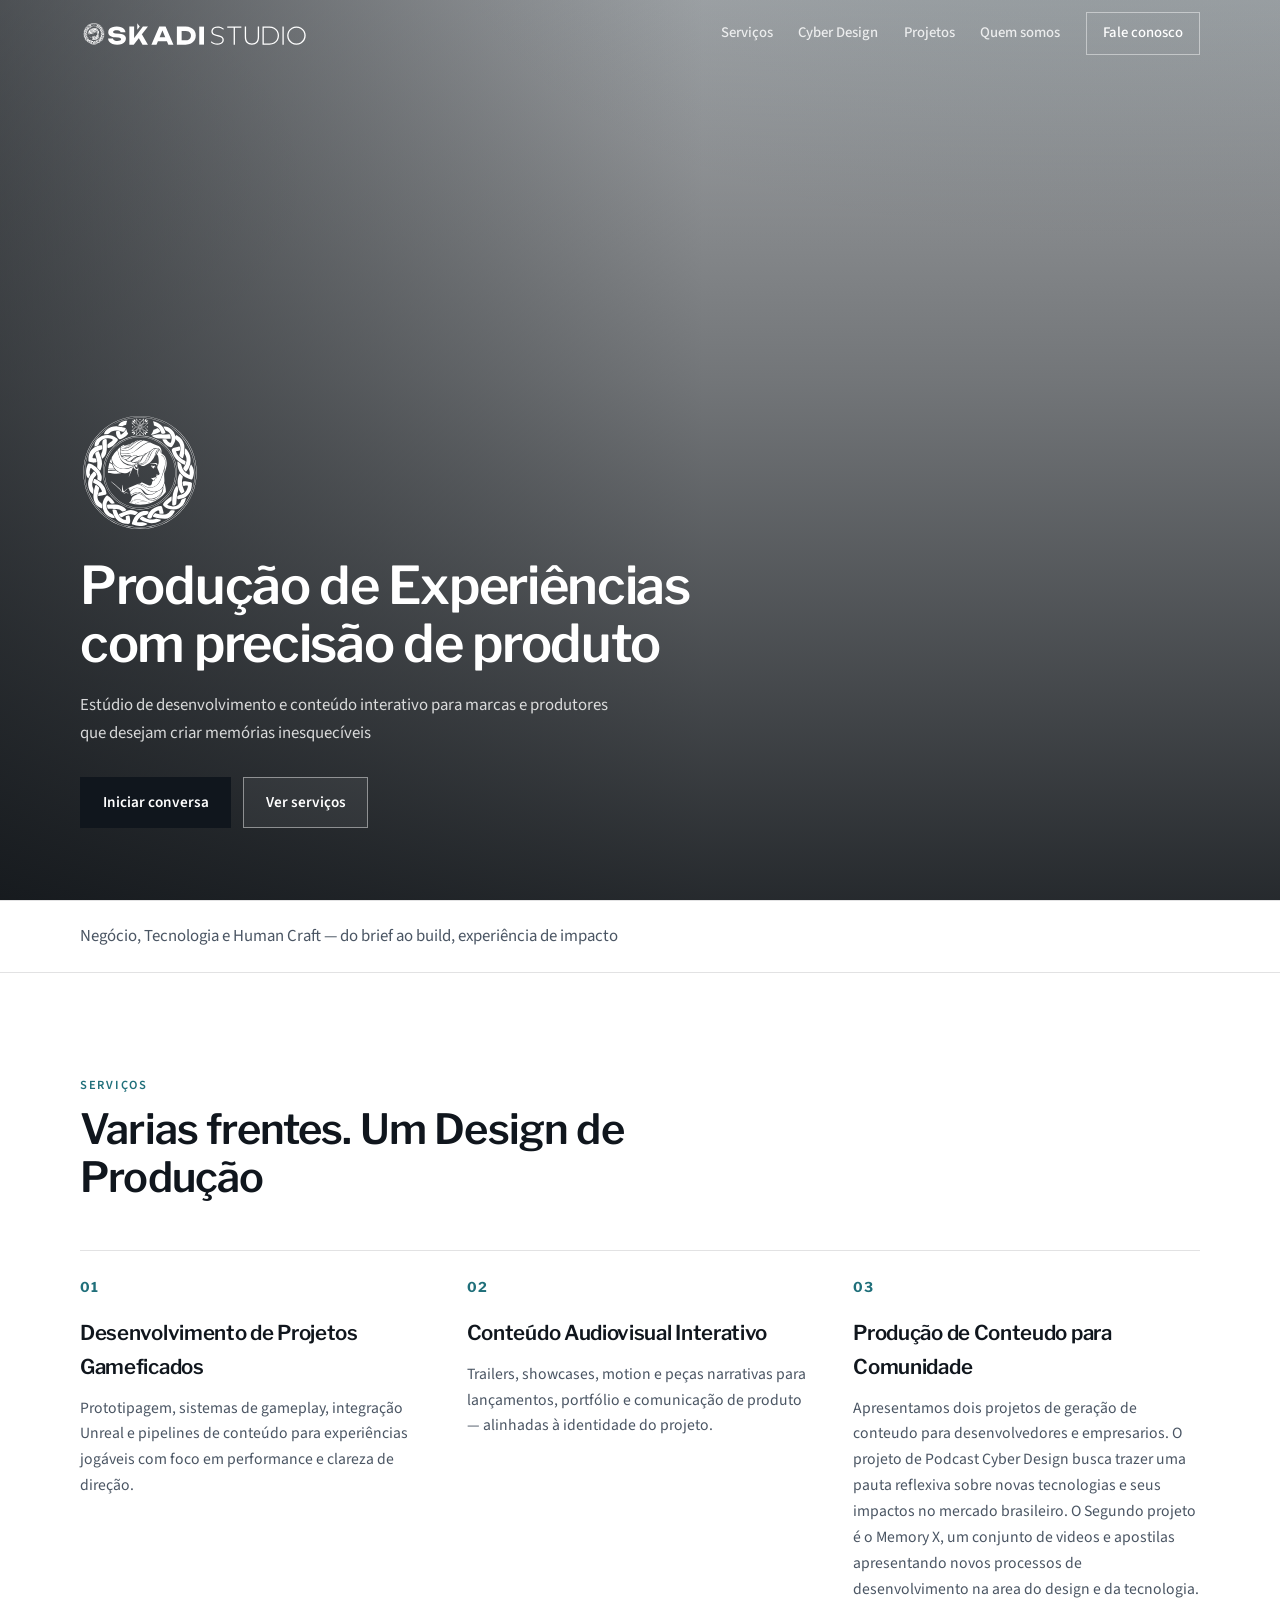
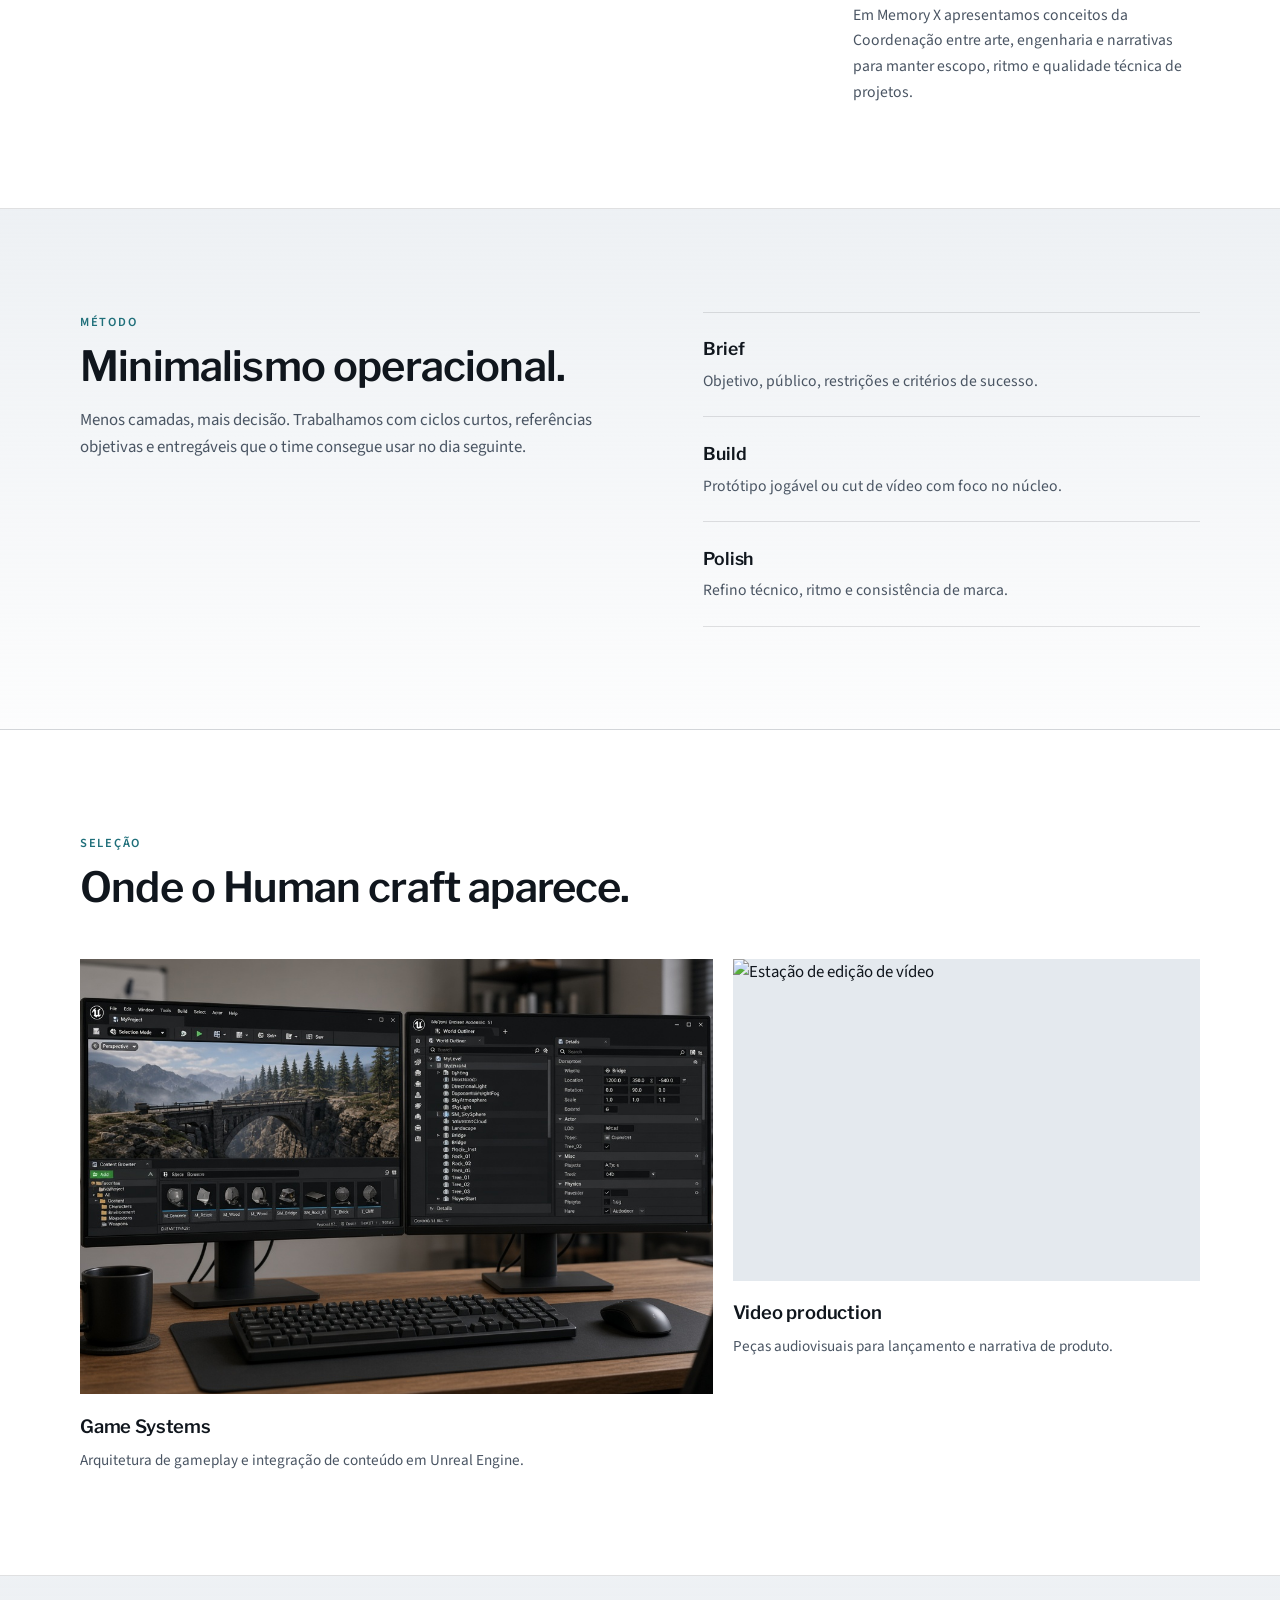
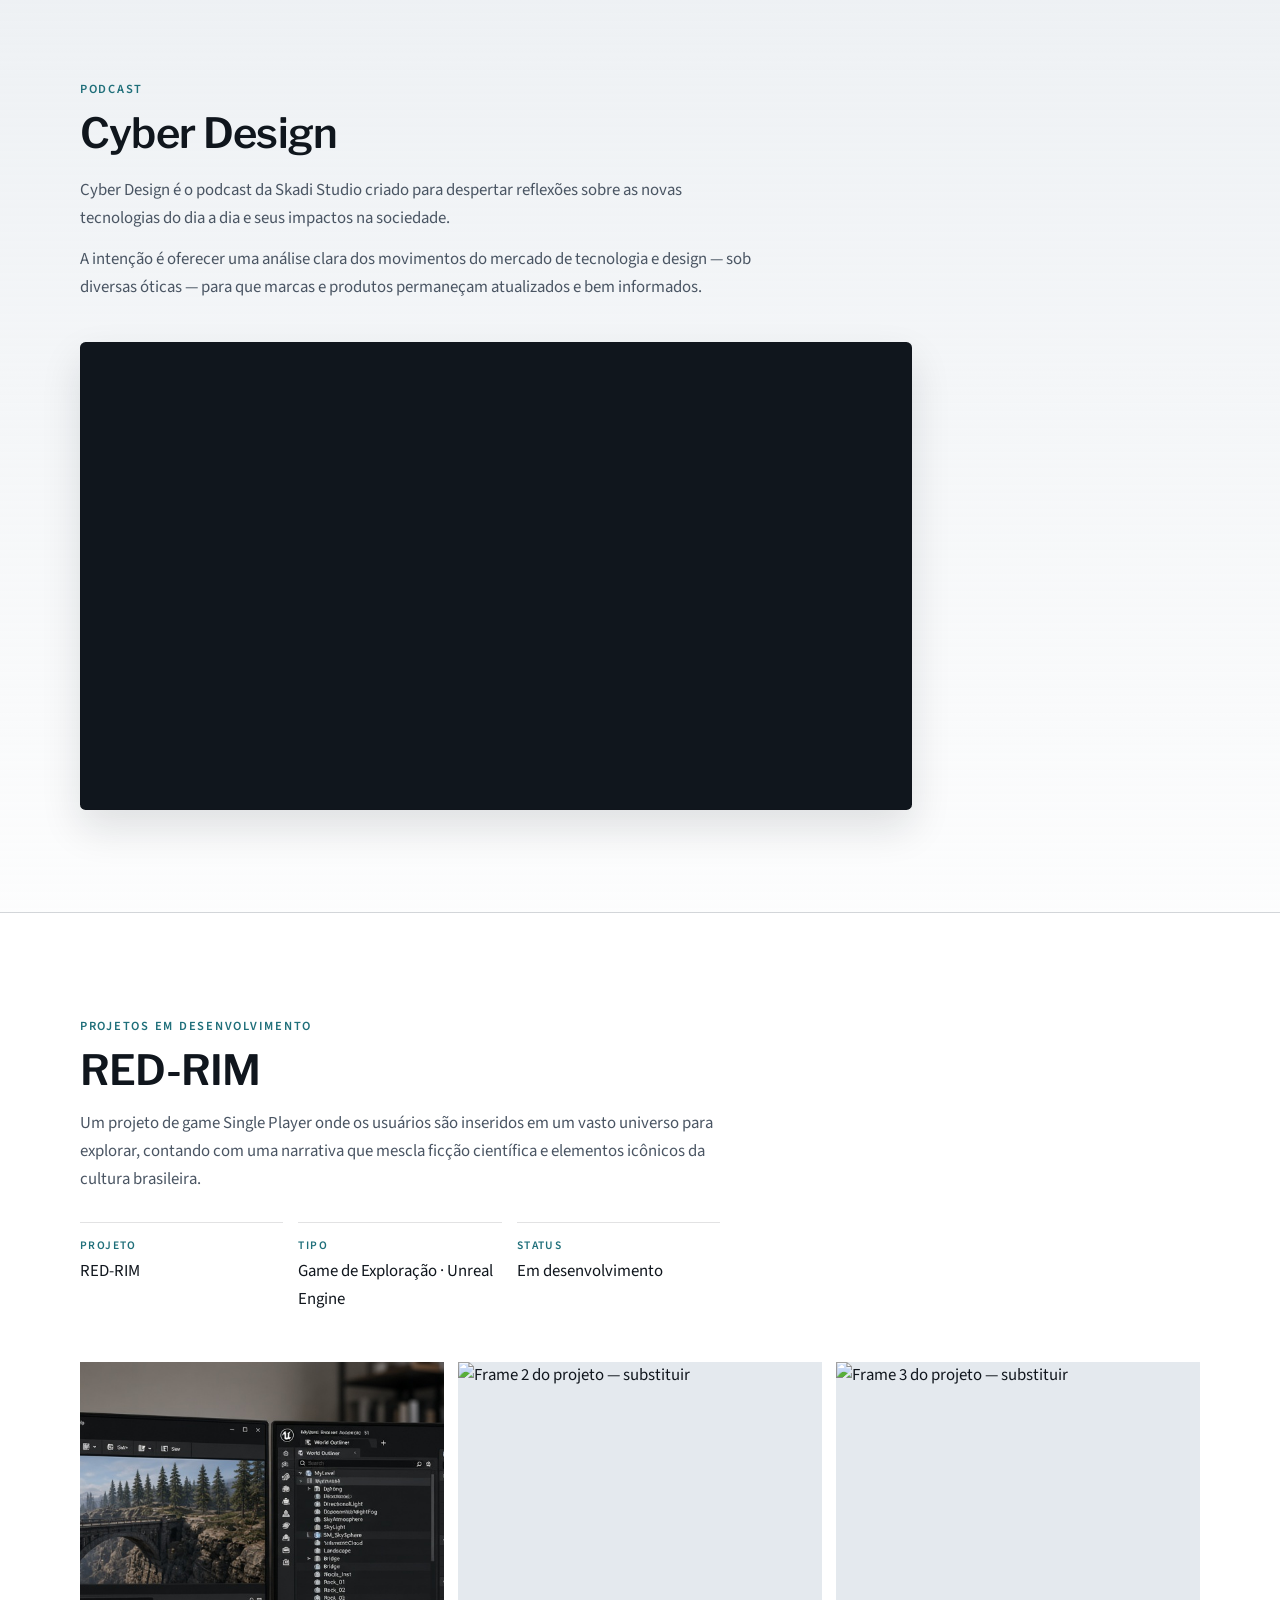
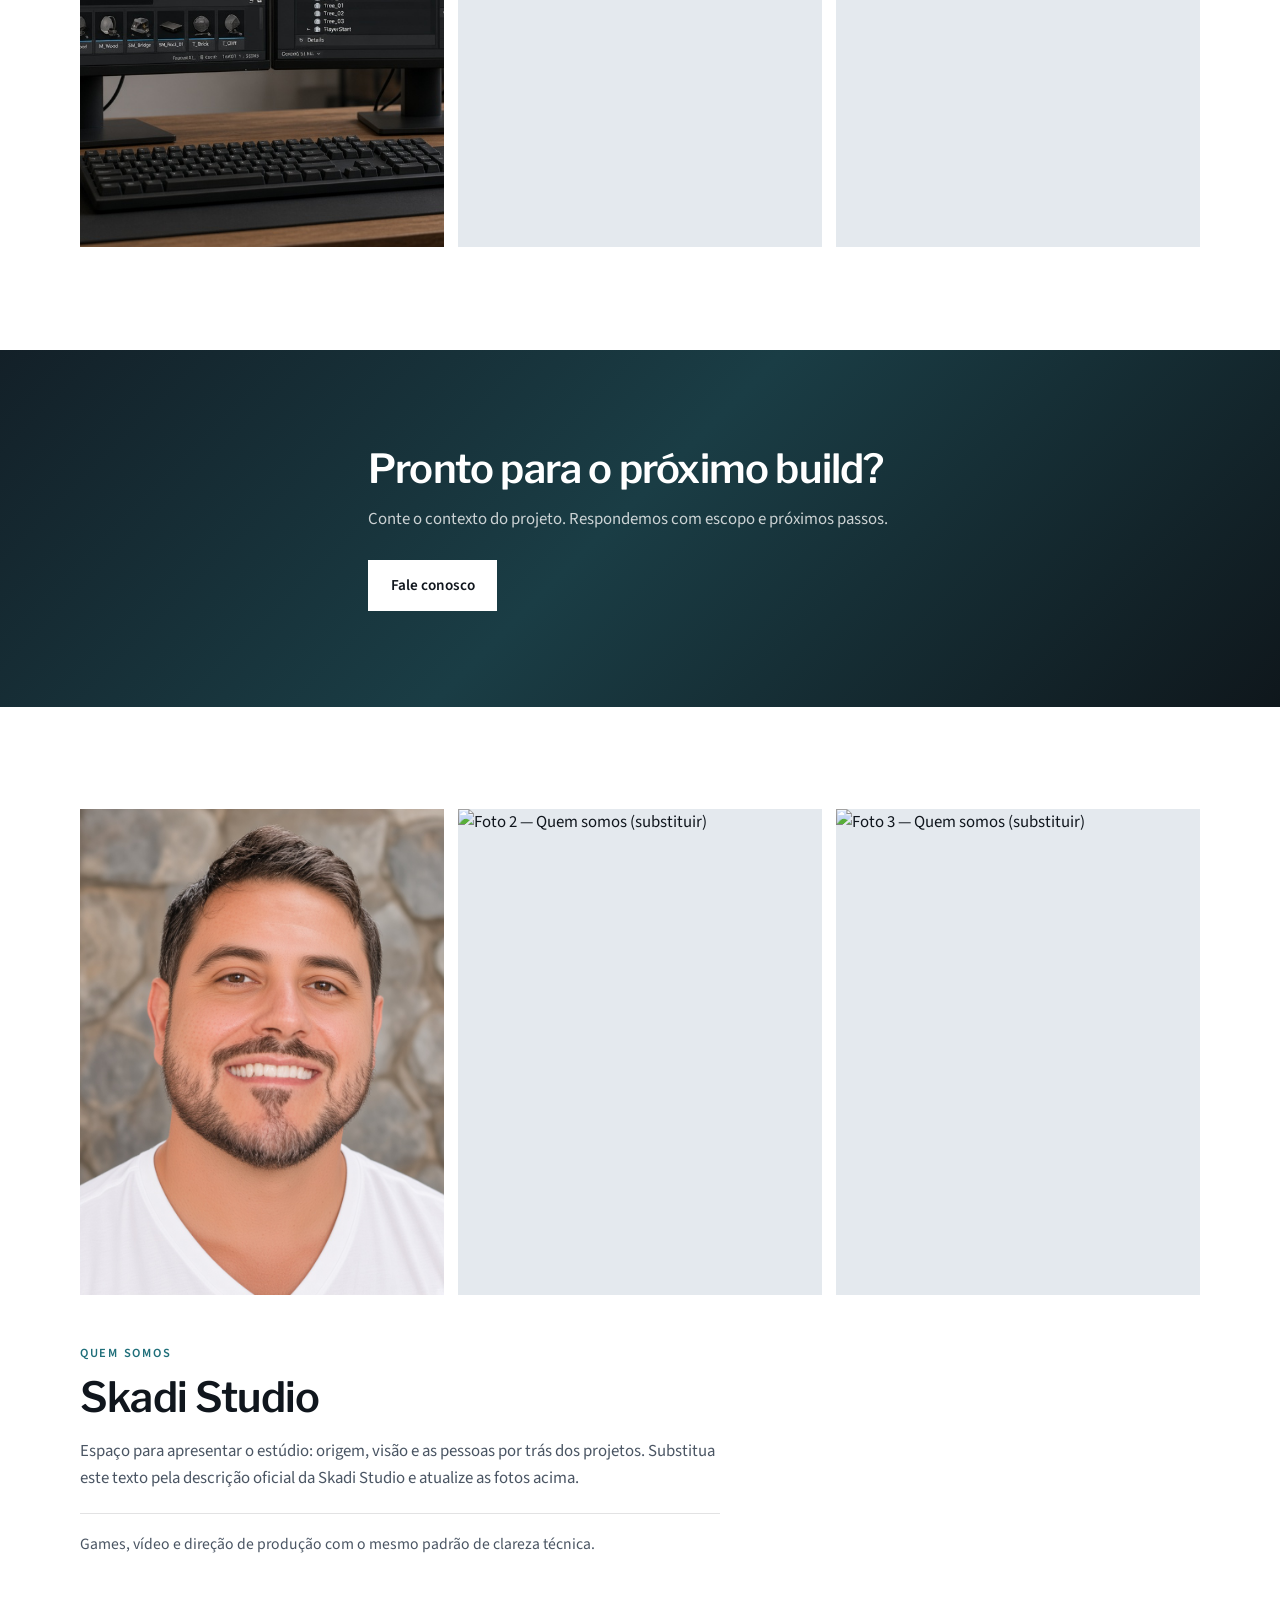
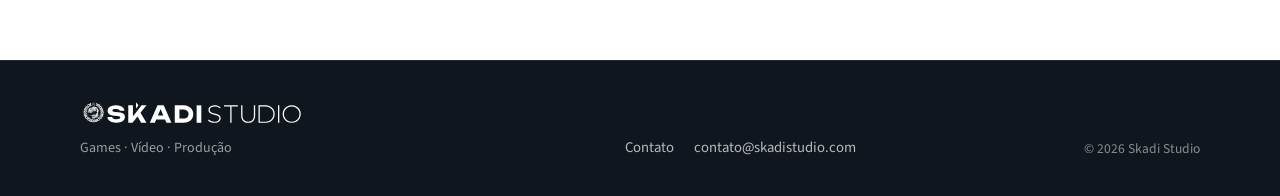
==== index.html @ 6dc65ba2 "Update service 03 to community content production" ====
<!DOCTYPE html>
<html lang="pt-BR">
<head>
  <meta charset="UTF-8" />
  <meta name="viewport" content="width=device-width, initial-scale=1" />
  <meta name="description" content="Skadi Studio — desenvolvimento de games e produção de conteúdo em vídeo." />
  <title>Skadi Studio — Games & Conteúdo</title>
  <link rel="icon" href="assets/logo-simbolo-azul.svg" type="image/svg+xml" />
  <link rel="preconnect" href="https://fonts.googleapis.com" />
  <link rel="preconnect" href="https://fonts.gstatic.com" crossorigin />
  <link href="https://fonts.googleapis.com/css2?family=Libre+Franklin:wght@500;600;700&family=Source+Sans+3:wght@400;500;600;700&display=swap" rel="stylesheet" />
  <link rel="stylesheet" href="css/styles.css" />
</head>
<body>
  <a class="skip-link" href="#conteudo">Ir ao conteúdo</a>

  <header class="site-header" data-header>
    <div class="shell header-inner">
      <a class="brand" href="index.html" aria-label="Skadi Studio — início">
        <img class="brand-mark brand-mark--white" src="assets/logo-horizontal-branco.svg" alt="Skadi Studio" width="320" height="45" />
        <img class="brand-mark brand-mark--black" src="assets/logo-horizontal-preto.svg" alt="" width="320" height="45" aria-hidden="true" />
      </a>

      <button class="nav-toggle" type="button" aria-expanded="false" aria-controls="site-nav" data-nav-toggle>
        <span class="nav-toggle-bar"></span>
        <span class="sr-only">Menu</span>
      </button>

      <nav id="site-nav" class="site-nav" data-nav>
        <a href="#servicos">Serviços</a>
        <a href="#cyber-design">Cyber Design</a>
        <a href="#projetos">Projetos</a>
        <a href="#quem-somos">Quem somos</a>
        <a class="nav-cta" href="contato.html">Fale conosco</a>
      </nav>
    </div>
  </header>

  <main id="conteudo">
    <section class="hero" aria-label="Apresentação">
      <div class="hero-media" aria-hidden="true">
        <img
          src="https://images.unsplash.com/photo-1542751371-adc38448a05e?auto=format&fit=crop&w=2000&q=80"
          alt=""
          width="2000"
          height="1333"
          fetchpriority="high"
        />
        <div class="hero-veil"></div>
      </div>

      <div class="shell hero-content">
        <p class="brand-hero">
          <img class="brand-hero-lockup" src="assets/logo-simbolo-branco.svg" alt="Skadi Studio" width="220" height="220" />
        </p>
        <h1>Produção de Experiências com precisão de produto</h1>
        <p class="lede">
          Estúdio de desenvolvimento e conteúdo interativo para marcas e produtores que desejam criar memórias inesquecíveis
        </p>
        <div class="cta-row">
          <a class="btn btn-primary" href="contato.html">Iniciar conversa</a>
          <a class="btn btn-ghost" href="#servicos">Ver serviços</a>
        </div>
      </div>
    </section>

    <section class="strip" aria-label="Posicionamento">
      <div class="shell strip-inner reveal">
        <p>Negócio, Tecnologia e Human Craft — do brief ao build, experiência de impacto</p>
      </div>
    </section>

    <section id="servicos" class="section">
      <div class="shell">
        <header class="section-head reveal">
          <p class="eyebrow">Serviços</p>
          <h2>Varias frentes. Um Design de Produção</h2>
        </header>

        <div class="services">
          <article class="service reveal">
            <span class="service-index">01</span>
            <h3>Desenvolvimento de Projetos Gameficados</h3>
            <p>
              Prototipagem, sistemas de gameplay, integração Unreal e pipelines de conteúdo para experiências jogáveis com foco em performance e clareza de direção.
            </p>
          </article>
          <article class="service reveal">
            <span class="service-index">02</span>
            <h3>Conteúdo Audiovisual Interativo</h3>
            <p>
              Trailers, showcases, motion e peças narrativas para lançamentos, portfólio e comunicação de produto — alinhadas à identidade do projeto.
            </p>
          </article>
          <article class="service reveal">
            <span class="service-index">03</span>
            <h3>Produção de Conteudo para Comunidade</h3>
            <p>
              Apresentamos dois projetos de geração de conteudo para desenvolvedores e empresarios. O projeto de Podcast Cyber Design busca trazer uma pauta reflexiva sobre novas tecnologias e seus impactos no mercado brasileiro. O Segundo projeto é o Memory X, um conjunto de videos e apostilas apresentando novos processos de desenvolvimento na area do design e da tecnologia. Em Memory X apresentamos conceitos da Coordenação entre arte, engenharia e narrativas para manter escopo, ritmo e qualidade técnica de projetos.
            </p>
          </article>
        </div>
      </div>
    </section>

    <section id="metodo" class="section section-alt">
      <div class="shell method">
        <header class="section-head reveal">
          <p class="eyebrow">Método</p>
          <h2>Minimalismo operacional.</h2>
          <p class="section-copy">
            Menos camadas, mais decisão. Trabalhamos com ciclos curtos, referências objetivas e entregáveis que o time consegue usar no dia seguinte.
          </p>
        </header>

        <ol class="steps">
          <li class="reveal">
            <strong>Brief</strong>
            <span>Objetivo, público, restrições e critérios de sucesso.</span>
          </li>
          <li class="reveal">
            <strong>Build</strong>
            <span>Protótipo jogável ou cut de vídeo com foco no núcleo.</span>
          </li>
          <li class="reveal">
            <strong>Polish</strong>
            <span>Refino técnico, ritmo e consistência de marca.</span>
          </li>
        </ol>
      </div>
    </section>

    <section id="trabalhos" class="section">
      <div class="shell">
        <header class="section-head reveal">
          <p class="eyebrow">Seleção</p>
          <h2>Onde o Human craft aparece.</h2>
        </header>

        <div class="work-grid">
          <article class="work reveal">
            <div class="work-media">
              <img
                src="assets/game-systems-unreal.jpg"
                alt="Estação de trabalho com Unreal Engine em monitores"
                width="1200"
                height="675"
                loading="lazy"
              />
            </div>
            <div class="work-meta">
              <h3>Game Systems</h3>
              <p>Arquitetura de gameplay e integração de conteúdo em Unreal Engine.</p>
            </div>
          </article>
          <article class="work reveal">
            <div class="work-media">
              <img
                src="https://images.unsplash.com/photo-1574717024653-61fd2cf4d44d?auto=format&fit=crop&w=1200&q=80"
                alt="Estação de edição de vídeo"
                width="1200"
                height="800"
                loading="lazy"
              />
            </div>
            <div class="work-meta">
              <h3>Video production</h3>
              <p>Peças audiovisuais para lançamento e narrativa de produto.</p>
            </div>
          </article>
        </div>
      </div>
    </section>

    <section id="cyber-design" class="section section-alt">
      <div class="shell cyber-design reveal">
        <header class="section-head">
          <p class="eyebrow">Podcast</p>
          <h2>Cyber Design</h2>
        </header>
        <div class="cyber-design-copy">
          <p class="section-copy">
            Cyber Design é o podcast da Skadi Studio criado para despertar reflexões sobre as novas tecnologias do dia a dia e seus impactos na sociedade.
          </p>
          <p class="section-copy">
            A intenção é oferecer uma análise clara dos movimentos do mercado de tecnologia e design — sob diversas óticas — para que marcas e produtos permaneçam atualizados e bem informados.
          </p>
        </div>

        <div class="video-embed">
          <iframe
            src="https://www.youtube-nocookie.com/embed/aqz-KE-bpKQ?rel=0"
            title="Cyber Design — placeholder de episódio"
            loading="lazy"
            allow="accelerometer; autoplay; clipboard-write; encrypted-media; gyroscope; picture-in-picture; web-share"
            referrerpolicy="strict-origin-when-cross-origin"
            allowfullscreen
          ></iframe>
        </div>
      </div>
    </section>

    <section id="projetos" class="section">
      <div class="shell project-layout">
        <div class="project-copy reveal">
          <p class="eyebrow">Projetos em Desenvolvimento</p>
          <h2 data-content="projetos.title">RED-RIM</h2>
          <p class="section-copy" data-content="projetos.body">
            Um projeto de game Single Player onde os usuários são inseridos em um vasto universo para explorar, contando com uma narrativa que mescla ficção científica e elementos icônicos da cultura brasileira.
          </p>
          <dl class="project-meta">
            <div>
              <dt>Projeto</dt>
              <dd data-content="projetos.meta.project_name">RED-RIM</dd>
            </div>
            <div>
              <dt>Tipo</dt>
              <dd data-content="projetos.meta.project_type">Game de Exploração · Unreal Engine</dd>
            </div>
            <div>
              <dt>Status</dt>
              <dd data-content="projetos.meta.project_status">Em desenvolvimento</dd>
            </div>
          </dl>
        </div>

        <div class="project-gallery reveal" data-gallery="projetos">
          <figure class="project-shot">
            <img
              src="assets/game-systems-unreal.jpg"
              alt="Frame 1 do projeto — substituir"
              width="900"
              height="1200"
              loading="lazy"
            />
          </figure>
          <figure class="project-shot">
            <img
              src="https://images.unsplash.com/photo-1498050108023-c5249f4df085?auto=format&fit=crop&w=900&h=1200&q=80"
              alt="Frame 2 do projeto — substituir"
              width="900"
              height="1200"
              loading="lazy"
            />
          </figure>
          <figure class="project-shot">
            <img
              src="https://images.unsplash.com/photo-1517694712202-14dd9538aa97?auto=format&fit=crop&w=900&h=1200&q=80"
              alt="Frame 3 do projeto — substituir"
              width="900"
              height="1200"
              loading="lazy"
            />
          </figure>
        </div>
      </div>
    </section>

    <section class="cta-band">
      <div class="shell cta-band-inner reveal">
        <h2>Pronto para o próximo build?</h2>
        <p>Conte o contexto do projeto. Respondemos com escopo e próximos passos.</p>
        <a class="btn btn-primary" href="contato.html">Fale conosco</a>
      </div>
    </section>

    <section id="quem-somos" class="section">
      <div class="shell about-layout">
        <div class="about-photos reveal" data-gallery="quem_somos">
          <figure class="about-photo">
            <img
              src="assets/quem-somos-foto-1.jpg?v=4"
              alt="Foto 1 — Quem somos"
              width="800"
              height="1100"
              loading="lazy"
            />
          </figure>
          <figure class="about-photo">
            <img
              src="https://images.unsplash.com/photo-1573496359142-b8d87734a5a2?auto=format&fit=crop&w=800&h=1100&q=80"
              alt="Foto 2 — Quem somos (substituir)"
              width="800"
              height="1100"
              loading="lazy"
            />
          </figure>
          <figure class="about-photo">
            <img
              src="https://images.unsplash.com/photo-1560250097-0b93528c311a?auto=format&fit=crop&w=800&h=1100&q=80"
              alt="Foto 3 — Quem somos (substituir)"
              width="800"
              height="1100"
              loading="lazy"
            />
          </figure>
        </div>
        <div class="about-copy reveal">
          <p class="eyebrow">Quem somos</p>
          <h2 data-content="quem_somos.title">Skadi Studio</h2>
          <p class="section-copy" data-content="quem_somos.body">
            Espaço para apresentar o estúdio: origem, visão e as pessoas por trás dos projetos. Substitua este texto pela descrição oficial da Skadi Studio e atualize as fotos acima.
          </p>
          <p class="about-note" data-content="quem_somos.note">
            Games, vídeo e direção de produção com o mesmo padrão de clareza técnica.
          </p>
        </div>
      </div>
    </section>
  </main>

  <footer class="site-footer">
    <div class="shell footer-inner">
      <div class="footer-brand">
        <img class="footer-logo" src="assets/logo-horizontal-branco.svg" alt="Skadi Studio" width="280" height="39" />
        <p>Games · Vídeo · Produção</p>
      </div>
      <div class="footer-links">
        <a href="contato.html">Contato</a>
        <a href="mailto:contato@skadistudio.com">contato@skadistudio.com</a>
      </div>
      <p class="footer-copy">© <span data-year></span> Skadi Studio</p>
    </div>
  </footer>

  <script src="https://cdn.jsdelivr.net/npm/@supabase/supabase-js@2"></script>
  <script src="js/config.js"></script>
  <script src="js/supabase-client.js"></script>
  <script src="js/content.js"></script>
  <script src="js/main.js"></script>
</body>
</html>
---- css/styles.css ----
/* Skadi Studio — business / tech minimal */

:root {
  --ink: #10161d;
  --ink-soft: #4a5563;
  --paper: #f2f4f6;
  --mist: #e4e9ee;
  --surface: #fafbfc;
  --ice: #1f6f7a;
  --ice-deep: #15535c;
  --line: rgba(16, 22, 29, 0.12);
  --line-strong: rgba(16, 22, 29, 0.22);
  --header-h: 4.25rem;
  --shell: min(1120px, calc(100% - 2.5rem));
  --ease: cubic-bezier(0.22, 1, 0.36, 1);
  --font-display: "Libre Franklin", "Source Sans 3", sans-serif;
  --font-body: "Source Sans 3", sans-serif;
}

*,
*::before,
*::after {
  box-sizing: border-box;
}

html {
  scroll-behavior: smooth;
}

body {
  margin: 0;
  font-family: var(--font-body);
  font-size: 1.05rem;
  line-height: 1.65;
  color: var(--ink);
  background:
    radial-gradient(1200px 600px at 85% -10%, rgba(31, 111, 122, 0.08), transparent 55%),
    radial-gradient(900px 500px at -10% 20%, rgba(16, 22, 29, 0.04), transparent 50%),
    linear-gradient(180deg, #eef1f4 0%, var(--paper) 28%, var(--paper) 100%);
  background-attachment: fixed;
  -webkit-font-smoothing: antialiased;
}

img {
  max-width: 100%;
  display: block;
}

a {
  color: inherit;
  text-decoration: none;
}

button,
input,
select,
textarea {
  font: inherit;
}

.sr-only {
  position: absolute;
  width: 1px;
  height: 1px;
  padding: 0;
  margin: -1px;
  overflow: hidden;
  clip: rect(0, 0, 0, 0);
  border: 0;
}

.skip-link {
  position: absolute;
  left: 1rem;
  top: -3rem;
  z-index: 100;
  padding: 0.6rem 1rem;
  background: var(--ink);
  color: #fff;
  transition: top 0.2s var(--ease);
}

.skip-link:focus {
  top: 1rem;
}

.shell {
  width: var(--shell);
  margin-inline: auto;
}

/* Header */

.site-header {
  position: fixed;
  inset: 0 0 auto;
  z-index: 50;
  height: var(--header-h);
  transition: background 0.35s var(--ease), border-color 0.35s var(--ease), backdrop-filter 0.35s var(--ease), color 0.35s var(--ease);
  border-bottom: 1px solid transparent;
  color: #fff;
}

.site-header:not(.is-solid):not(.is-scrolled) .site-nav a {
  color: rgba(255, 255, 255, 0.82);
}

.site-header:not(.is-solid):not(.is-scrolled) .site-nav a:hover,
.site-header:not(.is-solid):not(.is-scrolled) .site-nav a:focus-visible {
  color: #fff;
}

.site-header:not(.is-solid):not(.is-scrolled) .nav-cta {
  border-color: rgba(255, 255, 255, 0.45);
  color: #fff !important;
}

.site-header:not(.is-solid):not(.is-scrolled) .nav-cta:hover,
.site-header:not(.is-solid):not(.is-scrolled) .nav-cta:focus-visible {
  background: #fff;
  border-color: #fff;
  color: var(--ink) !important;
}

.site-header:not(.is-solid):not(.is-scrolled) .nav-toggle {
  border-color: rgba(255, 255, 255, 0.35);
}

.site-header:not(.is-solid):not(.is-scrolled) .nav-toggle-bar,
.site-header:not(.is-solid):not(.is-scrolled) .nav-toggle-bar::before,
.site-header:not(.is-solid):not(.is-scrolled) .nav-toggle-bar::after {
  background: #fff;
}

.site-header.is-solid,
.site-header.is-scrolled {
  background: rgba(242, 244, 246, 0.86);
  border-bottom-color: var(--line);
  backdrop-filter: blur(14px);
  color: var(--ink);
}

.site-header .brand-mark--white {
  display: block;
}

.site-header .brand-mark--black {
  display: none;
}

.site-header.is-solid .brand-mark--white,
.site-header.is-scrolled .brand-mark--white {
  display: none;
}

.site-header.is-solid .brand-mark--black,
.site-header.is-scrolled .brand-mark--black {
  display: block;
}

.header-inner {
  height: 100%;
  display: flex;
  align-items: center;
  justify-content: space-between;
  gap: 1rem;
}

.brand {
  display: inline-flex;
  align-items: center;
  gap: 0.7rem;
  min-width: 0;
}

.brand-mark {
  height: 2rem;
  width: auto;
  max-width: min(14.5rem, 58vw);
  object-fit: contain;
  object-position: left center;
}

.brand-name {
  font-family: var(--font-display);
  font-weight: 700;
  font-size: 1.05rem;
  letter-spacing: -0.02em;
  white-space: nowrap;
}

.site-nav {
  display: flex;
  align-items: center;
  gap: 1.6rem;
}

.site-nav a {
  position: relative;
  font-size: 0.92rem;
  font-weight: 500;
  color: var(--ink-soft);
  transition: color 0.2s var(--ease);
}

.site-nav a:not(.nav-cta)::after {
  content: "";
  position: absolute;
  left: 0;
  bottom: -0.3rem;
  width: 100%;
  height: 1px;
  background: var(--ice);
  transform: scaleX(0);
  transform-origin: left;
  transition: transform 0.3s var(--ease);
}

.site-nav a:not(.nav-cta):hover,
.site-nav a:not(.nav-cta):focus-visible {
  color: var(--ink);
}

.site-nav a:not(.nav-cta):hover::after,
.site-nav a:not(.nav-cta):focus-visible::after,
.site-nav a[aria-current="page"]:not(.nav-cta)::after {
  transform: scaleX(1);
}

.nav-cta {
  padding: 0.55rem 1rem;
  border: 1px solid var(--line-strong);
  color: var(--ink) !important;
  transition: background 0.25s var(--ease), border-color 0.25s var(--ease);
}

.nav-cta:hover,
.nav-cta:focus-visible {
  background: var(--ink);
  border-color: var(--ink);
  color: #fff !important;
}

.nav-toggle {
  display: none;
  width: 2.5rem;
  height: 2.5rem;
  border: 1px solid var(--line);
  background: transparent;
  cursor: pointer;
  place-items: center;
}

.nav-toggle-bar,
.nav-toggle-bar::before,
.nav-toggle-bar::after {
  display: block;
  width: 1.1rem;
  height: 1.5px;
  background: var(--ink);
  transition: transform 0.25s var(--ease), opacity 0.25s var(--ease);
}

.nav-toggle-bar {
  position: relative;
}

.nav-toggle-bar::before,
.nav-toggle-bar::after {
  content: "";
  position: absolute;
  left: 0;
}

.nav-toggle-bar::before {
  top: -5px;
}

.nav-toggle-bar::after {
  top: 5px;
}

.nav-toggle[aria-expanded="true"] .nav-toggle-bar {
  background: transparent;
}

.nav-toggle[aria-expanded="true"] .nav-toggle-bar::before {
  top: 0;
  transform: rotate(45deg);
}

.nav-toggle[aria-expanded="true"] .nav-toggle-bar::after {
  top: 0;
  transform: rotate(-45deg);
}

/* Buttons */

.btn {
  display: inline-flex;
  align-items: center;
  justify-content: center;
  min-height: 3rem;
  padding: 0.75rem 1.35rem;
  font-weight: 600;
  font-size: 0.95rem;
  letter-spacing: 0;
  border: 1px solid transparent;
  cursor: pointer;
  transition: transform 0.25s var(--ease), background 0.25s var(--ease), color 0.25s var(--ease), border-color 0.25s var(--ease);
}

.btn:hover {
  transform: translateY(-1px);
}

.btn-primary {
  background: var(--ink);
  color: #fff;
}

.btn-primary:hover,
.btn-primary:focus-visible {
  background: var(--ice-deep);
}

.btn-ghost {
  border-color: rgba(255, 255, 255, 0.45);
  color: #fff;
  background: rgba(255, 255, 255, 0.06);
}

.btn-ghost:hover,
.btn-ghost:focus-visible {
  background: rgba(255, 255, 255, 0.14);
  border-color: #fff;
}

/* Hero */

.hero {
  position: relative;
  min-height: 100svh;
  display: grid;
  align-items: end;
  overflow: hidden;
  color: #fff;
}

.hero-media {
  position: absolute;
  inset: 0;
}

.hero-media img {
  width: 100%;
  height: 100%;
  object-fit: cover;
  transform: scale(1.04);
  animation: hero-drift 18s var(--ease) infinite alternate;
}

.hero-veil {
  position: absolute;
  inset: 0;
  background:
    linear-gradient(180deg, rgba(10, 14, 18, 0.35) 0%, rgba(10, 14, 18, 0.55) 42%, rgba(10, 14, 18, 0.88) 100%),
    linear-gradient(90deg, rgba(10, 14, 18, 0.55) 0%, transparent 55%);
}

.hero-content {
  position: relative;
  z-index: 1;
  padding: calc(var(--header-h) + 4rem) 0 4.5rem;
  max-width: 40rem;
  margin-left: max(calc((100% - min(1120px, calc(100% - 2.5rem))) / 2), 1.25rem);
  margin-right: auto;
  animation: rise 0.9s var(--ease) both;
}

.brand-hero {
  display: flex;
  align-items: center;
  margin: 0 0 1.5rem;
}

.brand-hero-lockup {
  width: min(7.5rem, 34vw);
  height: auto;
  aspect-ratio: 1;
  object-fit: contain;
}

.hero h1 {
  margin: 0;
  font-family: var(--font-display);
  font-weight: 600;
  font-size: clamp(2.05rem, 4.6vw, 3.25rem);
  line-height: 1.12;
  letter-spacing: -0.025em;
}

.lede {
  margin: 1.15rem 0 0;
  max-width: 34rem;
  color: rgba(255, 255, 255, 0.82);
  font-size: 1.05rem;
}

.cta-row {
  display: flex;
  flex-wrap: wrap;
  gap: 0.75rem;
  margin-top: 1.85rem;
}

/* Strip */

.strip {
  border-block: 1px solid var(--line);
  background: rgba(255, 255, 255, 0.45);
}

.strip-inner {
  padding: 1.35rem 0;
}

.strip p {
  margin: 0;
  max-width: 42rem;
  font-size: 1.05rem;
  color: var(--ink-soft);
}

/* Sections */

.section {
  padding: clamp(4rem, 8vw, 6.5rem) 0;
}

.section-alt {
  background:
    linear-gradient(180deg, rgba(228, 233, 238, 0.65), rgba(242, 244, 246, 0.2));
  border-block: 1px solid var(--line);
}

.section-head {
  max-width: 36rem;
  margin-bottom: clamp(2rem, 5vw, 3rem);
}

.eyebrow {
  margin: 0 0 0.65rem;
  font-size: 0.78rem;
  font-weight: 600;
  letter-spacing: 0.14em;
  text-transform: uppercase;
  color: var(--ice);
}

.section-head h2,
.cta-band h2,
.contact-intro h1 {
  margin: 0;
  font-family: var(--font-display);
  font-weight: 600;
  letter-spacing: -0.02em;
  line-height: 1.15;
}

.section-head h2 {
  font-size: clamp(1.85rem, 3.5vw, 2.6rem);
}

.section-copy {
  margin: 1rem 0 0;
  color: var(--ink-soft);
}

/* Services */

.services {
  display: grid;
  grid-template-columns: repeat(3, 1fr);
  gap: clamp(1.5rem, 4vw, 2.5rem);
  border-top: 1px solid var(--line);
}

.service {
  padding-top: 1.5rem;
  border-top: 1px solid transparent;
}

.service-index {
  display: block;
  margin-bottom: 1.1rem;
  font-family: var(--font-display);
  font-size: 0.85rem;
  font-weight: 700;
  letter-spacing: 0.08em;
  color: var(--ice);
}

.service h3 {
  margin: 0 0 0.75rem;
  font-family: var(--font-display);
  font-weight: 600;
  font-size: 1.28rem;
  letter-spacing: -0.015em;
}

.service p {
  margin: 0;
  color: var(--ink-soft);
  font-size: 0.98rem;
}

/* Method */

.method {
  display: grid;
  grid-template-columns: 1.1fr 1fr;
  gap: clamp(2rem, 6vw, 5rem);
  align-items: start;
}

.steps {
  list-style: none;
  margin: 0;
  padding: 0;
  display: grid;
  gap: 0;
}

.steps li {
  display: grid;
  gap: 0.35rem;
  padding: 1.35rem 0;
  border-top: 1px solid var(--line);
}

.steps li:last-child {
  border-bottom: 1px solid var(--line);
}

.steps strong {
  font-family: var(--font-display);
  font-weight: 600;
  font-size: 1.1rem;
  letter-spacing: -0.01em;
}

.steps span {
  color: var(--ink-soft);
  font-size: 0.98rem;
}

/* Work */

.work-grid {
  display: grid;
  grid-template-columns: 1.15fr 0.85fr;
  gap: 1.25rem;
}

.work-media {
  overflow: hidden;
  background: var(--mist);
  aspect-ratio: 16 / 11;
}

.work-media img {
  width: 100%;
  height: 100%;
  object-fit: cover;
  transition: transform 0.8s var(--ease);
}

.work:hover .work-media img {
  transform: scale(1.04);
}

.work-meta {
  padding: 1.1rem 0 0;
}

.work-meta h3 {
  margin: 0 0 0.35rem;
  font-family: var(--font-display);
  font-weight: 600;
  font-size: 1.15rem;
  letter-spacing: -0.01em;
}

.work-meta p {
  margin: 0;
  color: var(--ink-soft);
  font-size: 0.95rem;
}

/* Cyber Design */

.cyber-design .section-head {
  margin-bottom: 1.25rem;
}

.cyber-design-copy {
  max-width: 42rem;
  display: grid;
  gap: 0.85rem;
}

.cyber-design-copy .section-copy {
  margin: 0;
}

.video-embed {
  margin-top: clamp(1.75rem, 4vw, 2.5rem);
  width: 100%;
  max-width: 52rem;
  aspect-ratio: 16 / 9;
  border-radius: 0.35rem;
  overflow: hidden;
  background: #10161d;
  border: 1px solid var(--line);
  box-shadow: 0 18px 40px rgba(16, 22, 29, 0.12);
}

.video-embed iframe {
  display: block;
  width: 100%;
  height: 100%;
  border: 0;
}

/* Projects + vertical gallery */

.project-layout {
  display: grid;
  gap: clamp(2rem, 5vw, 3rem);
}

.project-copy {
  max-width: 40rem;
}

.project-copy h2 {
  margin: 0;
  font-family: var(--font-display);
  font-weight: 600;
  font-size: clamp(1.85rem, 3.5vw, 2.6rem);
  letter-spacing: -0.02em;
  line-height: 1.15;
}

.project-meta {
  margin: 1.75rem 0 0;
  display: grid;
  grid-template-columns: repeat(3, minmax(0, 1fr));
  gap: 0.95rem;
}

.project-meta div {
  padding-top: 0.85rem;
  border-top: 1px solid var(--line);
}

.project-meta dt {
  margin: 0 0 0.2rem;
  font-size: 0.72rem;
  font-weight: 600;
  letter-spacing: 0.12em;
  text-transform: uppercase;
  color: var(--ice);
}

.project-meta dd {
  margin: 0;
  color: var(--ink);
}

.project-gallery {
  display: grid;
  grid-template-columns: repeat(3, 1fr);
  gap: 0.85rem;
}

.project-shot {
  margin: 0;
  overflow: hidden;
  background: var(--mist);
  aspect-ratio: 3 / 4;
}

.project-shot img {
  width: 100%;
  height: 100%;
  object-fit: cover;
  display: block;
}

/* About / Quem somos */

.about-layout {
  display: grid;
  gap: clamp(2rem, 5vw, 3rem);
}

.about-photos {
  display: grid;
  grid-template-columns: repeat(3, 1fr);
  gap: 0.85rem;
}

.about-photo {
  margin: 0;
  overflow: hidden;
  background: var(--mist);
  aspect-ratio: 3 / 4;
}

.about-photo img {
  width: 100%;
  height: 100%;
  object-fit: cover;
  display: block;
}

.about-copy {
  max-width: 40rem;
}

.about-copy h2 {
  margin: 0;
  font-family: var(--font-display);
  font-weight: 600;
  font-size: clamp(1.85rem, 3.5vw, 2.6rem);
  letter-spacing: -0.02em;
  line-height: 1.15;
}

.about-note {
  margin: 1.25rem 0 0;
  padding-top: 1.1rem;
  border-top: 1px solid var(--line);
  color: var(--ink-soft);
  font-size: 0.98rem;
}

/* CTA band */

.cta-band {
  padding: clamp(4rem, 8vw, 6rem) 0;
  background:
    linear-gradient(135deg, #132028 0%, #1a3d45 48%, #0f171c 100%);
  color: #fff;
}

.cta-band-inner {
  max-width: 34rem;
}

.cta-band h2 {
  font-size: clamp(1.9rem, 3.5vw, 2.5rem);
}

.cta-band p {
  margin: 0.9rem 0 1.6rem;
  color: rgba(255, 255, 255, 0.78);
}

.cta-band .btn-primary {
  background: #fff;
  color: var(--ink);
}

.cta-band .btn-primary:hover,
.cta-band .btn-primary:focus-visible {
  background: #dce8ea;
}

/* Contact */

.page-contact {
  background:
    radial-gradient(900px 500px at 100% 0%, rgba(31, 111, 122, 0.1), transparent 50%),
    linear-gradient(180deg, #e8edf1 0%, var(--paper) 40%);
}

.contact-hero {
  padding: calc(var(--header-h) + 3.5rem) 0 5rem;
}

.contact-layout {
  display: grid;
  grid-template-columns: 0.95fr 1.05fr;
  gap: clamp(2rem, 6vw, 4.5rem);
  align-items: start;
}

.contact-intro h1 {
  font-size: clamp(2.2rem, 4.5vw, 3.2rem);
}

.contact-intro .lede {
  color: var(--ink-soft);
}

.contact-details {
  margin: 2.25rem 0 0;
  display: grid;
  gap: 1.15rem;
}

.contact-details div {
  padding-top: 1rem;
  border-top: 1px solid var(--line);
}

.contact-details dt {
  font-size: 0.75rem;
  font-weight: 600;
  letter-spacing: 0.12em;
  text-transform: uppercase;
  color: var(--ice);
  margin-bottom: 0.25rem;
}

.contact-details dd {
  margin: 0;
}

.contact-details a:hover {
  color: var(--ice-deep);
}

.contact-form {
  display: grid;
  gap: 1.1rem;
  padding: 1.6rem;
  background: rgba(255, 255, 255, 0.72);
  border: 1px solid var(--line);
  backdrop-filter: blur(8px);
}

.field {
  display: grid;
  gap: 0.45rem;
}

.field label {
  font-size: 0.85rem;
  font-weight: 600;
}

.field input,
.field select,
.field textarea {
  width: 100%;
  padding: 0.85rem 0.95rem;
  border: 1px solid var(--line-strong);
  background: var(--surface);
  color: var(--ink);
  outline: none;
  transition: border-color 0.2s var(--ease), box-shadow 0.2s var(--ease);
}

.field input:focus,
.field select:focus,
.field textarea:focus {
  border-color: var(--ice);
  box-shadow: 0 0 0 3px rgba(31, 111, 122, 0.15);
}

.field textarea {
  resize: vertical;
  min-height: 9rem;
}

.form-status {
  margin: 0;
  min-height: 1.4em;
  font-size: 0.92rem;
  color: var(--ice-deep);
}

.form-status.is-error {
  color: #8b2e2e;
}

/* Footer */

.site-footer {
  border-top: 1px solid rgba(255, 255, 255, 0.08);
  background: #10161d;
  color: rgba(255, 255, 255, 0.78);
  padding: 2.25rem 0;
}

.footer-inner {
  display: grid;
  grid-template-columns: 1.2fr 1fr auto;
  gap: 1.5rem;
  align-items: end;
}

.footer-brand {
  display: grid;
  gap: 0.55rem;
}

.footer-logo {
  width: min(14rem, 70vw);
  height: auto;
  object-fit: contain;
  object-position: left center;
}

.footer-brand p {
  margin: 0;
  font-size: 0.88rem;
  color: rgba(255, 255, 255, 0.58);
}

.footer-links {
  display: flex;
  flex-wrap: wrap;
  gap: 1.25rem;
  font-size: 0.92rem;
}

.footer-links a {
  color: rgba(255, 255, 255, 0.7);
  transition: color 0.2s var(--ease);
}

.footer-links a:hover {
  color: #fff;
}

.footer-copy {
  margin: 0;
  font-size: 0.85rem;
  color: rgba(255, 255, 255, 0.5);
}

/* Motion */

.reveal {
  opacity: 0;
  transform: translateY(18px);
  transition: opacity 0.7s var(--ease), transform 0.7s var(--ease);
}

.reveal.is-visible {
  opacity: 1;
  transform: none;
}

@keyframes rise {
  from {
    opacity: 0;
    transform: translateY(22px);
  }
  to {
    opacity: 1;
    transform: none;
  }
}

@keyframes hero-drift {
  from {
    transform: scale(1.04) translate3d(0, 0, 0);
  }
  to {
    transform: scale(1.1) translate3d(-1.5%, -1%, 0);
  }
}

@media (prefers-reduced-motion: reduce) {
  html {
    scroll-behavior: auto;
  }

  .reveal,
  .hero-content,
  .hero-media img,
  .work-media img,
  .btn {
    animation: none !important;
    transition: none !important;
    transform: none !important;
    opacity: 1 !important;
  }
}

/* Responsive */

@media (max-width: 900px) {
  .services,
  .method,
  .work-grid,
  .contact-layout,
  .footer-inner {
    grid-template-columns: 1fr;
  }

  .project-meta {
    grid-template-columns: 1fr;
  }

  .project-gallery,
  .about-photos {
    gap: 0.65rem;
  }

  .footer-inner {
    gap: 1.25rem;
  }
}

@media (max-width: 760px) {
  :root {
    --shell: min(1120px, calc(100% - 1.75rem));
  }

  .nav-toggle {
    display: grid;
  }

  .site-nav {
    position: fixed;
    inset: var(--header-h) 0 auto;
    display: grid;
    gap: 0;
    padding: 0.5rem 1.25rem 1.25rem;
    background: rgba(242, 244, 246, 0.96);
    border-bottom: 1px solid var(--line);
    transform: translateY(-120%);
    opacity: 0;
    pointer-events: none;
    transition: transform 0.35s var(--ease), opacity 0.35s var(--ease);
  }

  .site-nav.is-open {
    transform: none;
    opacity: 1;
    pointer-events: auto;
  }

  .site-nav a {
    padding: 0.95rem 0;
    border-bottom: 1px solid var(--line);
  }

  .site-nav a::after {
    display: none;
  }

  .nav-cta {
    margin-top: 0.75rem;
    justify-content: center;
    text-align: center;
  }

  .hero-content {
    margin-left: 0;
    width: var(--shell);
    margin-inline: auto;
    padding-bottom: 3.25rem;
  }

  .cta-row .btn {
    flex: 1 1 auto;
  }

  .project-gallery,
  .about-photos {
    grid-template-columns: repeat(3, 1fr);
    gap: 0.45rem;
  }
}

/* Admin / login */

.page-admin {
  min-height: 100vh;
  background:
    radial-gradient(900px 500px at 100% 0%, rgba(31, 111, 122, 0.1), transparent 50%),
    linear-gradient(180deg, #e8edf1 0%, var(--paper) 40%);
}

.admin-shell {
  width: min(480px, calc(100% - 2rem));
  margin: 0 auto;
  padding: 3rem 0 4rem;
}

.admin-shell--wide {
  width: min(920px, calc(100% - 2rem));
}

.admin-brand {
  display: inline-flex;
  margin-bottom: 1.5rem;
}

.admin-brand img {
  height: 2rem;
  width: auto;
}

.admin-card,
.admin-panel {
  padding: 1.5rem;
  background: rgba(255, 255, 255, 0.78);
  border: 1px solid var(--line);
}

.admin-panel {
  margin-top: 1.5rem;
}

.admin-card h1,
.admin-shell > h1,
.admin-panel h2 {
  margin: 0 0 0.5rem;
  font-family: var(--font-display);
  font-weight: 600;
  letter-spacing: -0.02em;
}

.admin-lead {
  margin: 0 0 1.25rem;
  color: var(--ink-soft);
}

.admin-form {
  display: grid;
  gap: 1rem;
}

.admin-grid-3 {
  display: grid;
  grid-template-columns: repeat(3, 1fr);
  gap: 0.85rem;
}

.btn-ghost-dark {
  border-color: var(--line-strong);
  color: var(--ink);
  background: transparent;
}

.btn-ghost-dark:hover,
.btn-ghost-dark:focus-visible {
  background: var(--ink);
  border-color: var(--ink);
  color: #fff;
}

.admin-top {
  display: flex;
  align-items: center;
  justify-content: space-between;
  gap: 1rem;
  padding: 1rem 1.25rem;
  border-bottom: 1px solid var(--line);
  background: rgba(255, 255, 255, 0.75);
}

.admin-top .brand img {
  height: 1.7rem;
  width: auto;
}

.admin-top-actions {
  display: flex;
  flex-wrap: wrap;
  align-items: center;
  gap: 0.65rem;
  font-size: 0.9rem;
}

.admin-images {
  display: grid;
  grid-template-columns: repeat(3, 1fr);
  gap: 0.85rem;
}

.admin-image-card {
  border: 1px solid var(--line);
  padding: 0.75rem;
  background: var(--surface);
}

.admin-image-label {
  margin: 0 0 0.5rem;
  font-size: 0.8rem;
  font-weight: 600;
}

.admin-image-preview {
  aspect-ratio: 3 / 4;
  overflow: hidden;
  background: var(--mist);
  margin-bottom: 0.75rem;
  display: grid;
  place-items: center;
  color: var(--ink-soft);
  font-size: 0.85rem;
}

.admin-image-preview img {
  width: 100%;
  height: 100%;
  object-fit: cover;
}

@media (max-width: 900px) {
  .admin-grid-3,
  .admin-images {
    grid-template-columns: 1fr;
  }

  .admin-top {
    flex-direction: column;
    align-items: flex-start;
  }
}
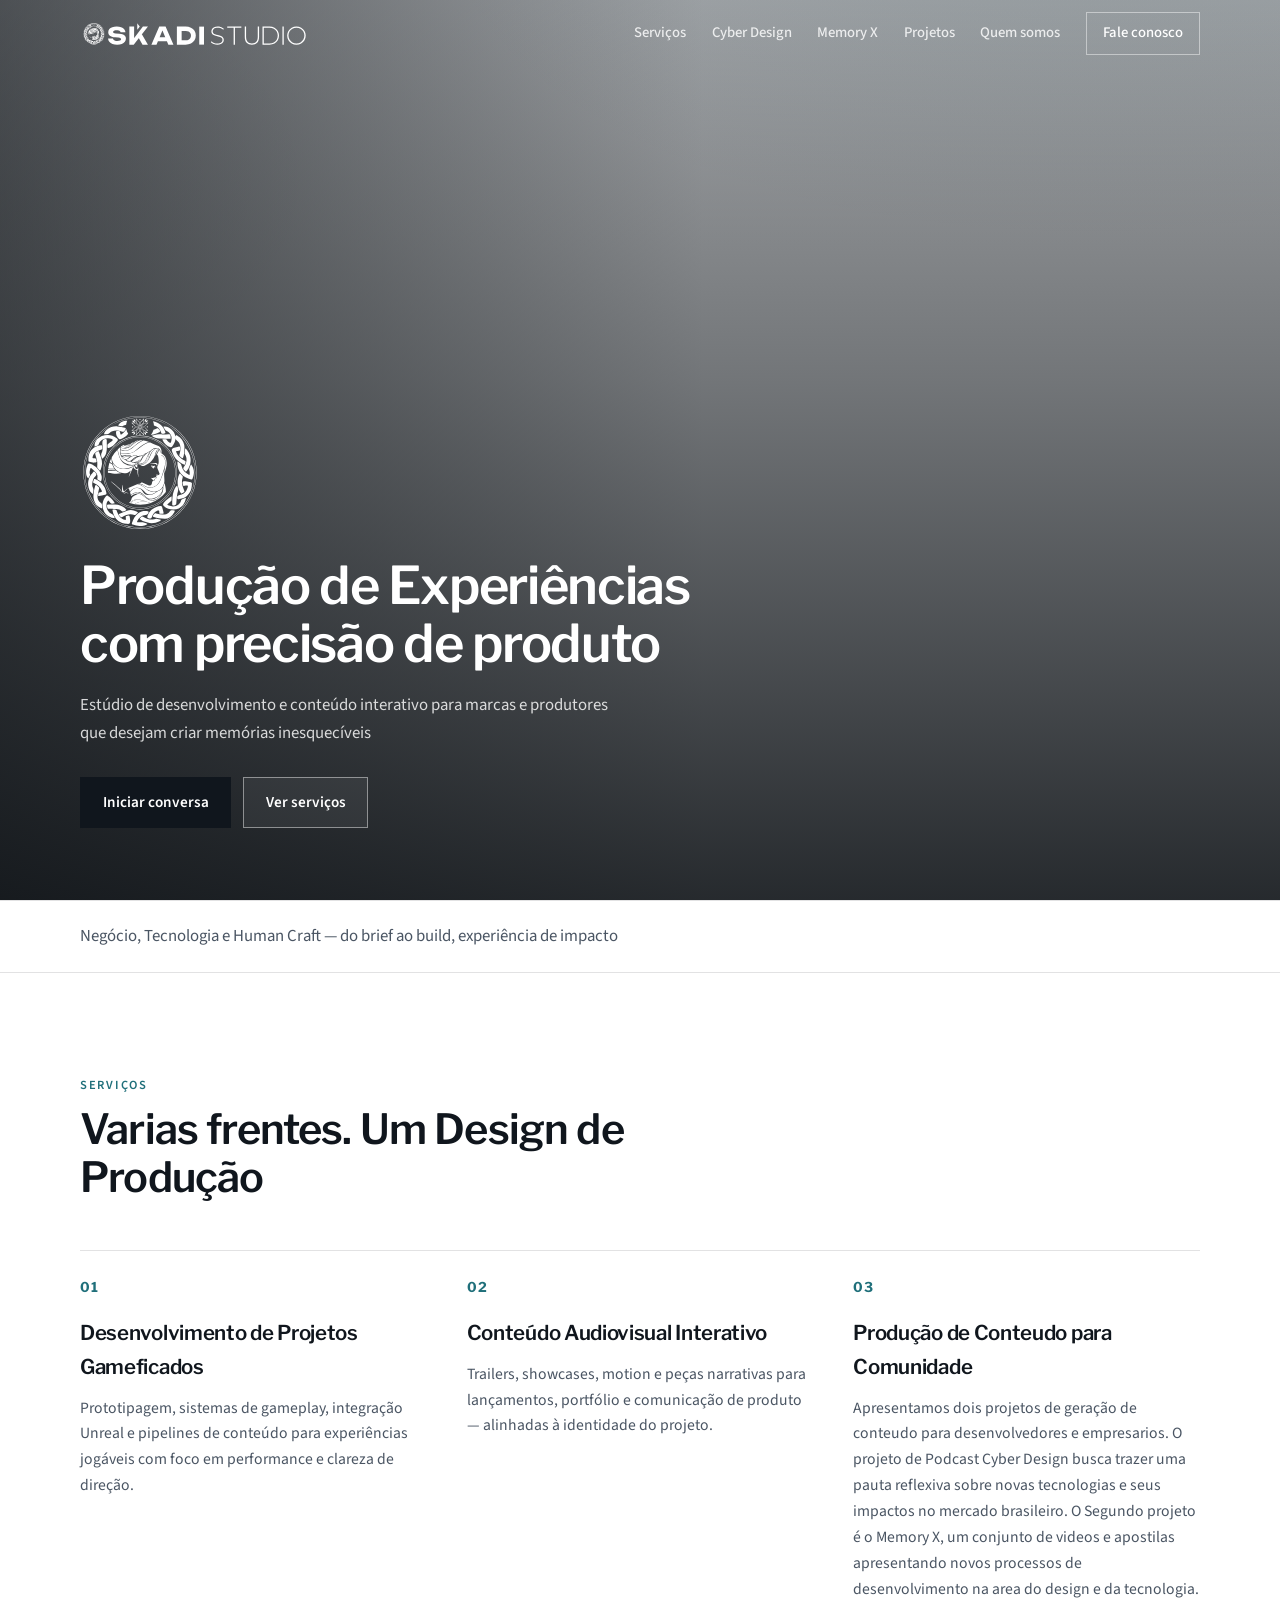
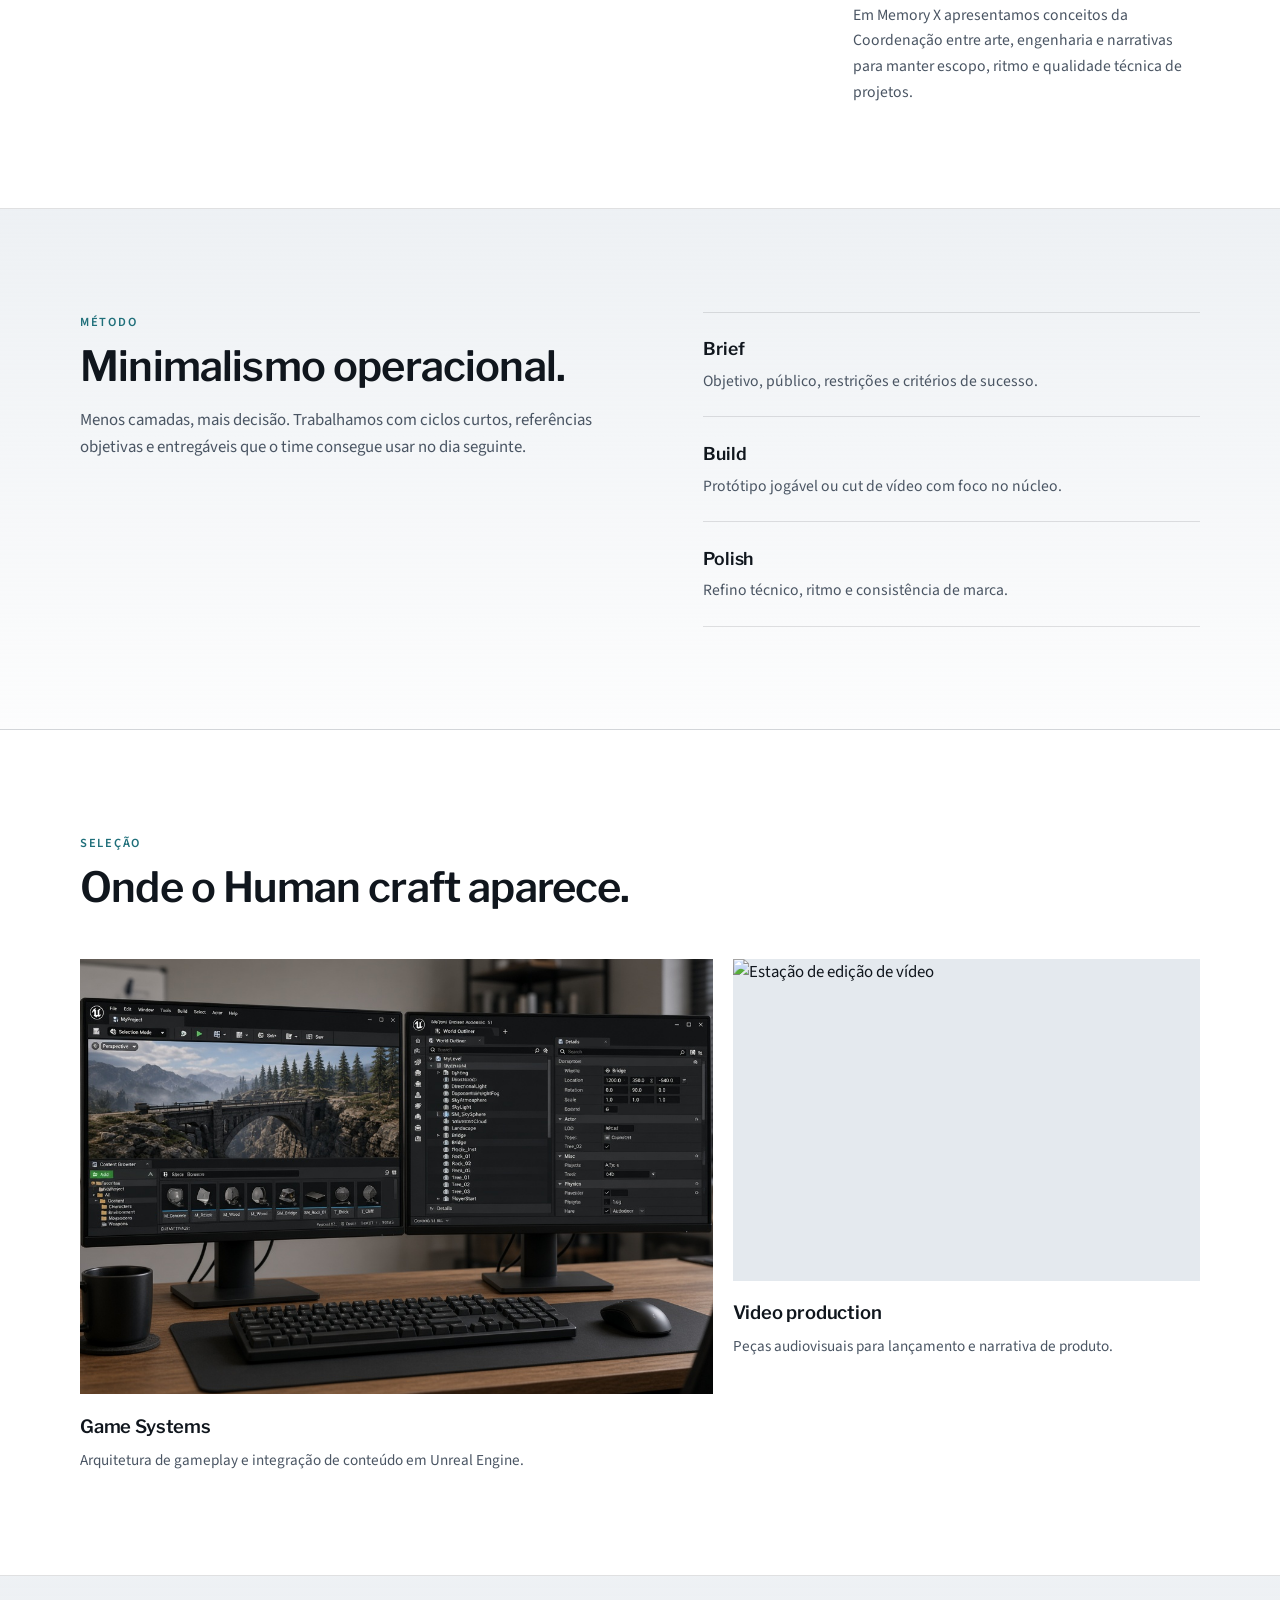
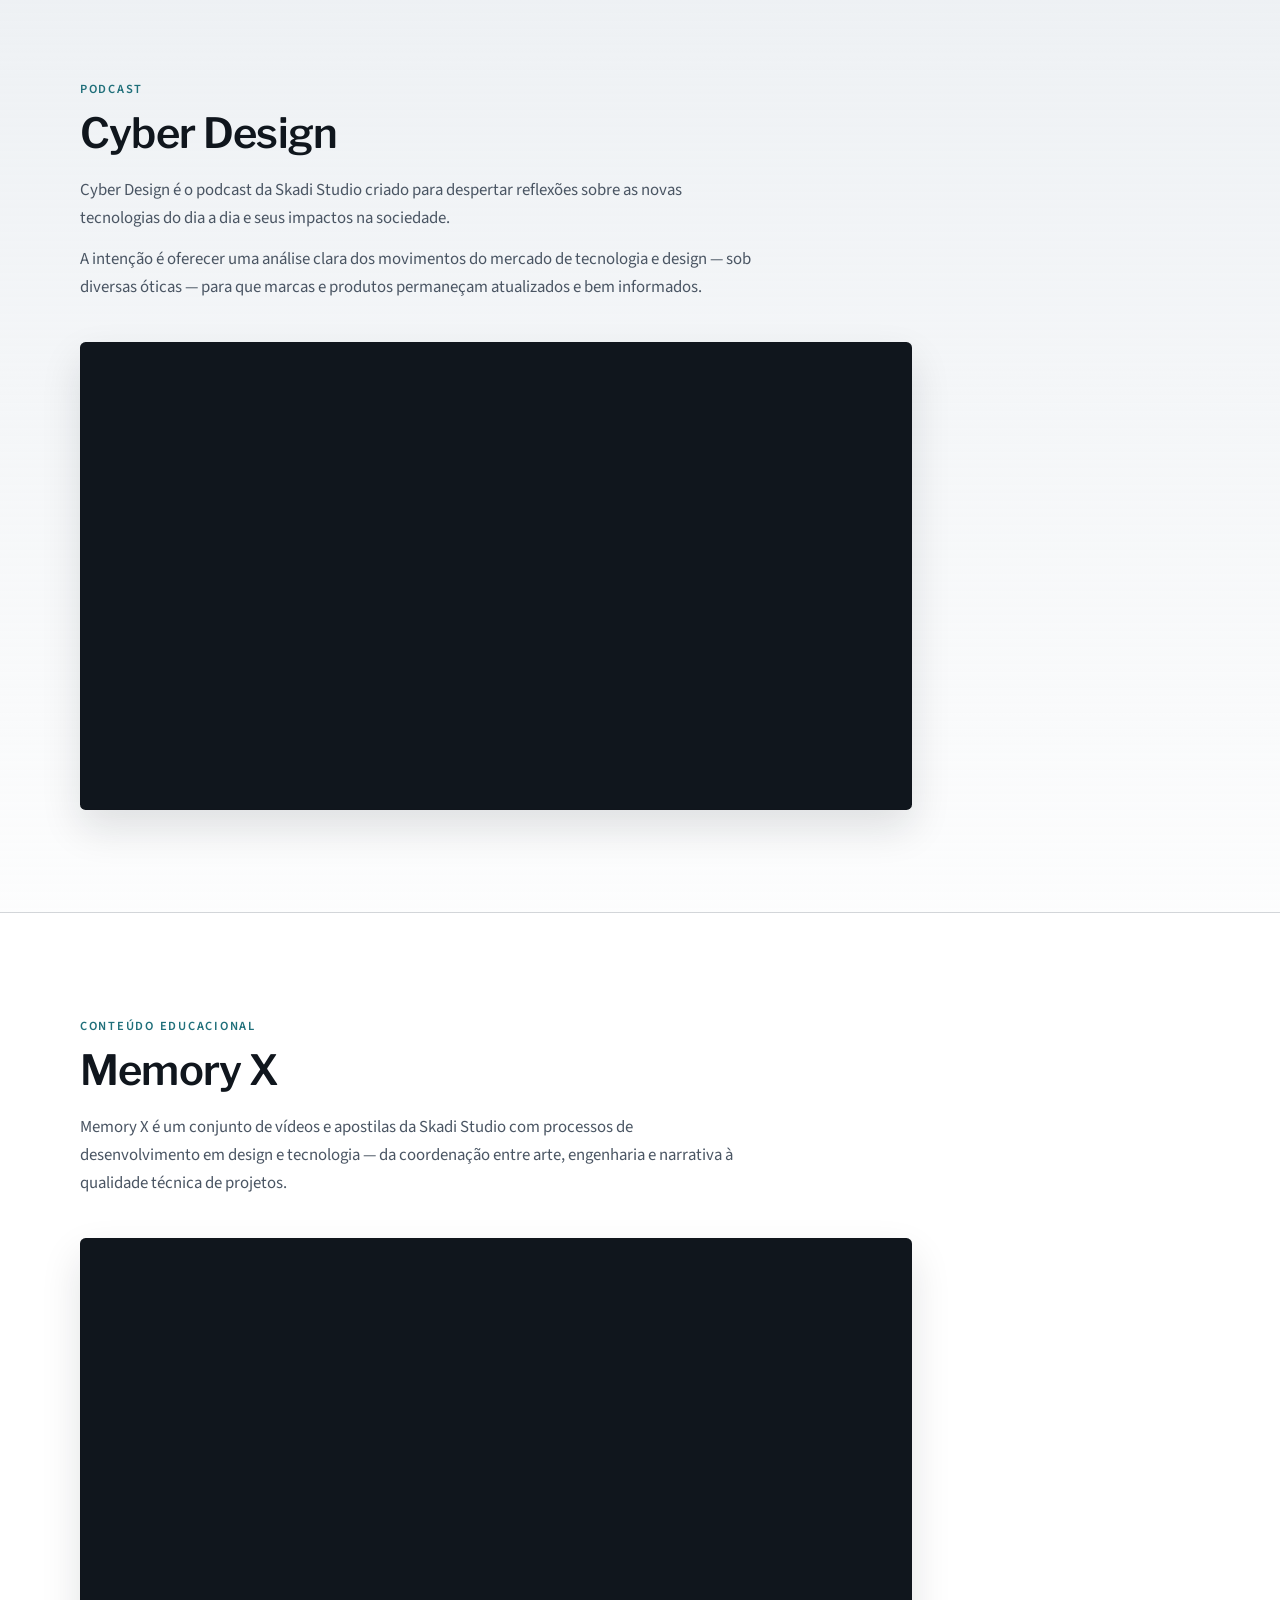
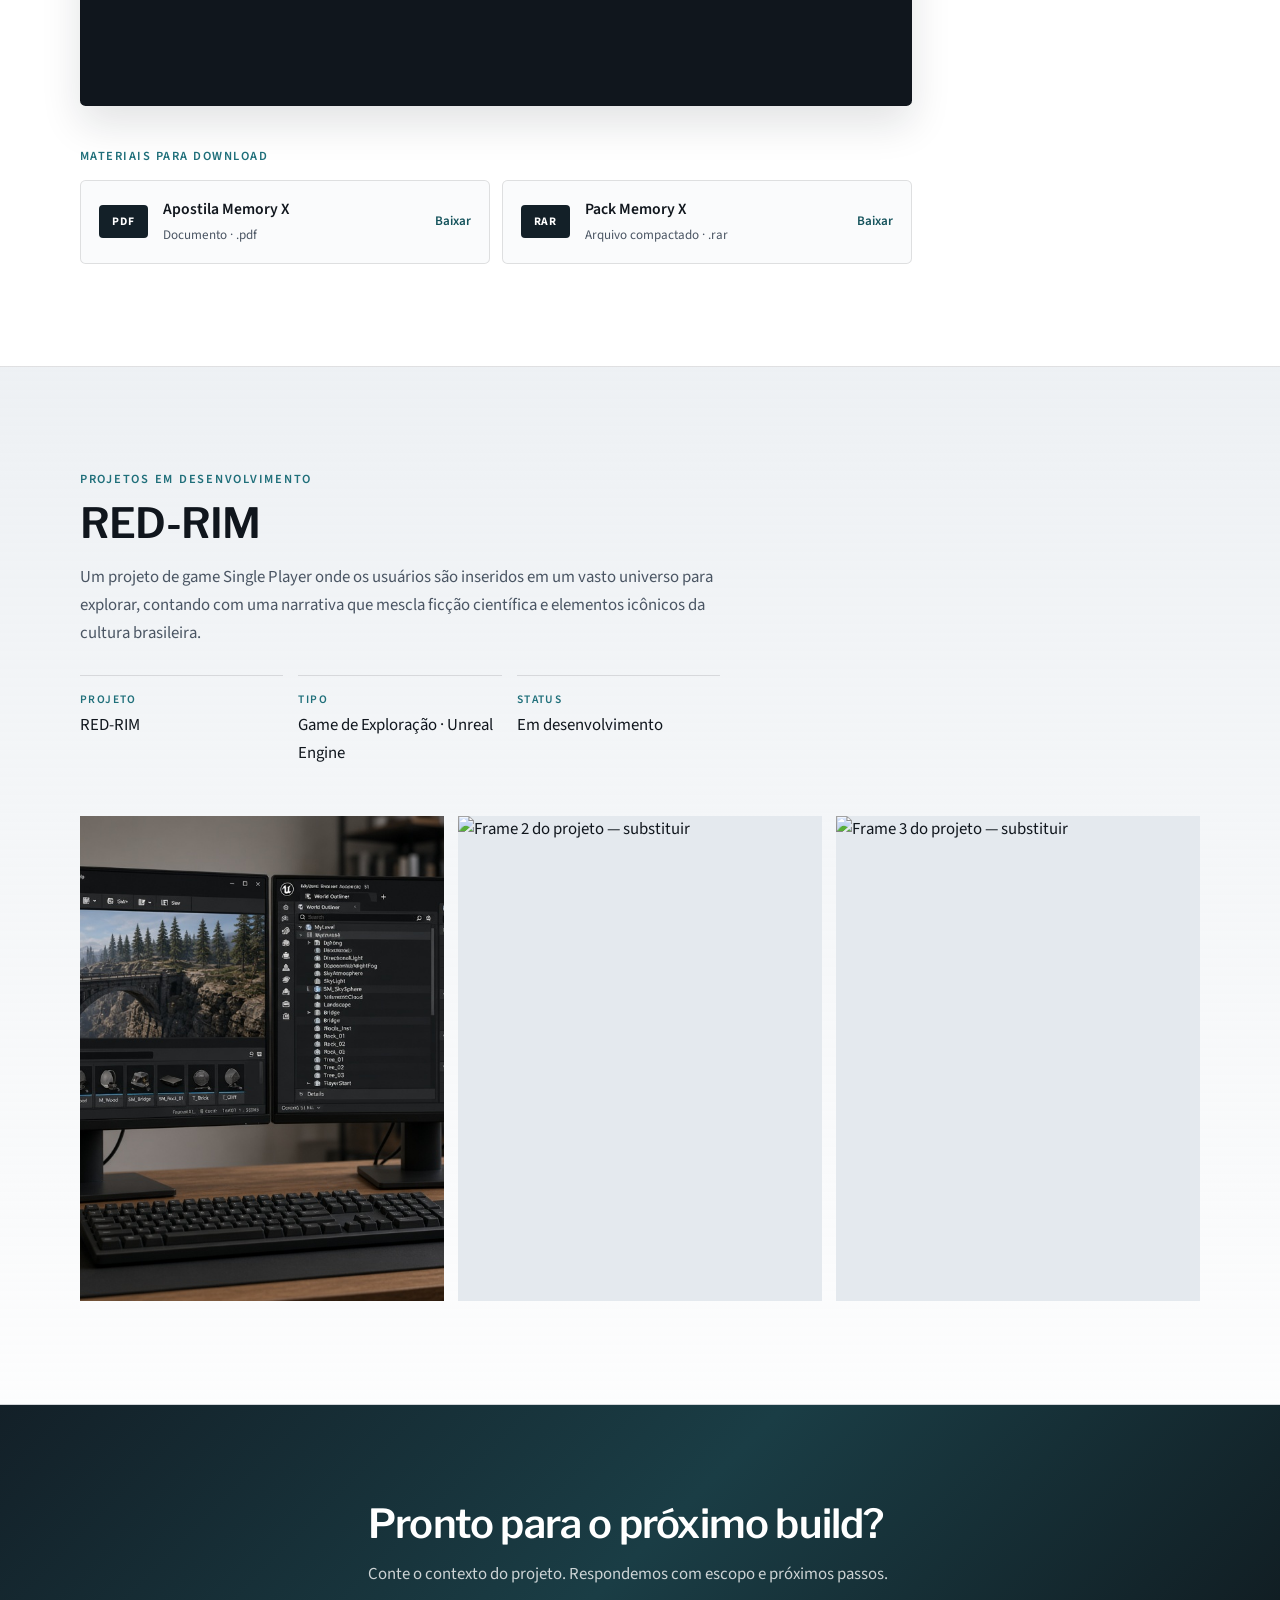
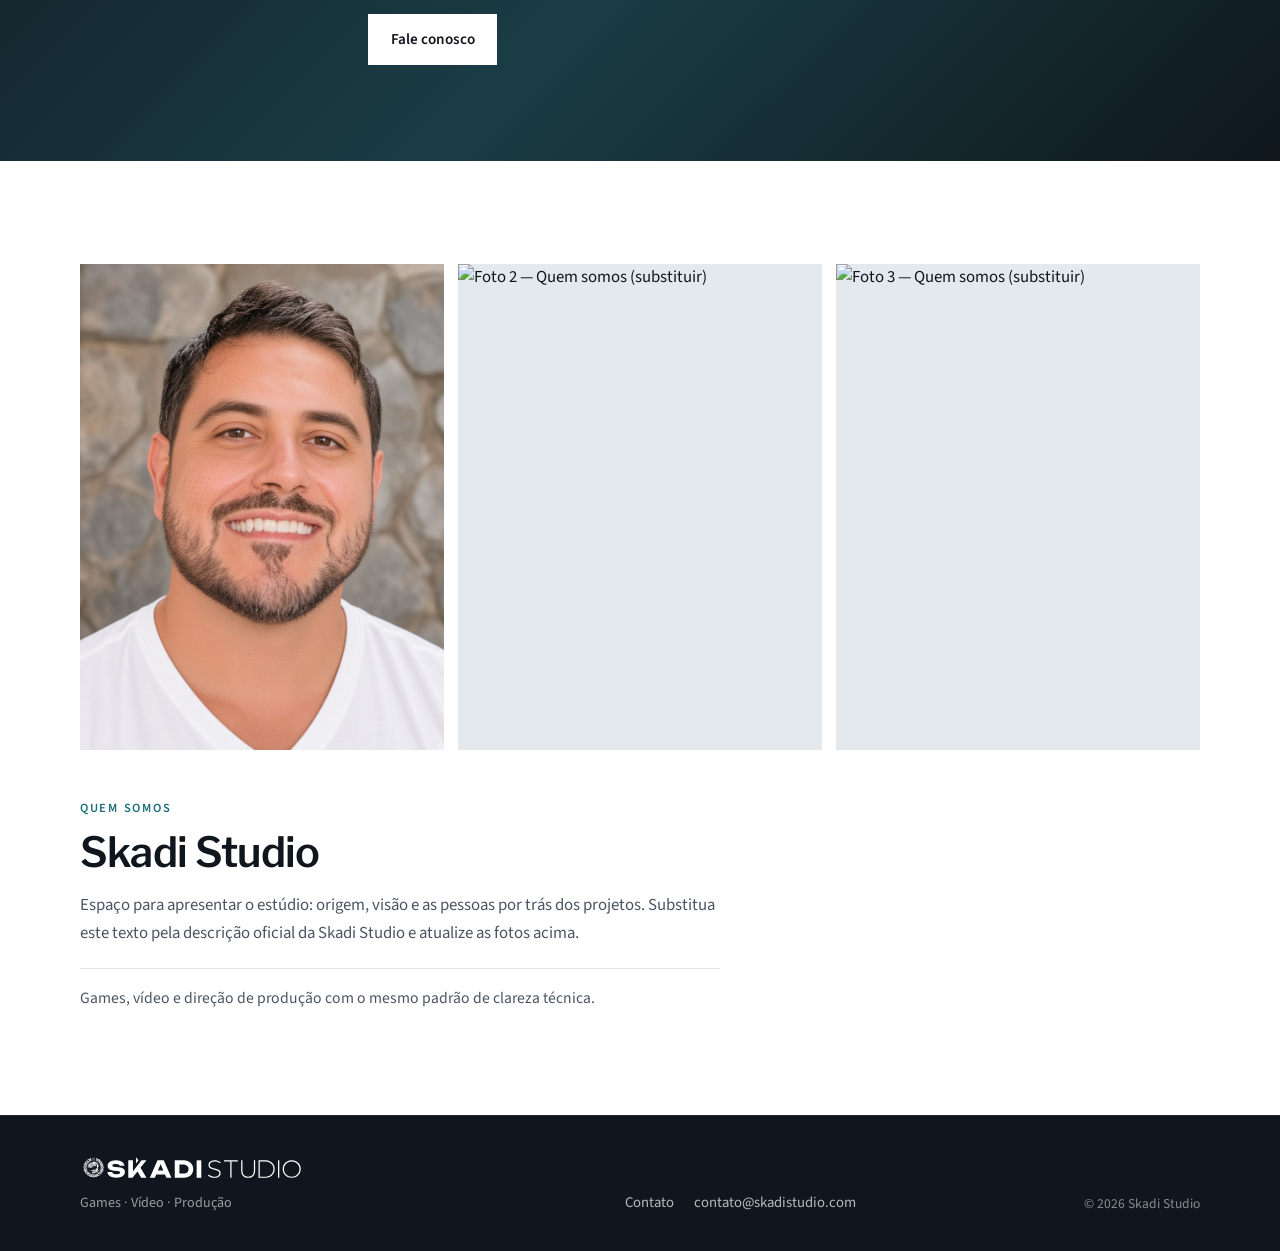
==== commit 0665076f: "Add Memory X section with video and file downloads" ====
--- a/index.html
+++ b/index.html
@@ -29,6 +29,7 @@
       <nav id="site-nav" class="site-nav" data-nav>
         <a href="#servicos">Serviços</a>
         <a href="#cyber-design">Cyber Design</a>
+        <a href="#memory-x">Memory X</a>
         <a href="#projetos">Projetos</a>
         <a href="#quem-somos">Quem somos</a>
         <a class="nav-cta" href="contato.html">Fale conosco</a>
@@ -200,7 +201,54 @@
       </div>
     </section>
 
-    <section id="projetos" class="section">
+    <section id="memory-x" class="section">
+      <div class="shell memory-x reveal">
+        <header class="section-head">
+          <p class="eyebrow">Conteúdo educacional</p>
+          <h2>Memory X</h2>
+        </header>
+        <div class="memory-x-copy">
+          <p class="section-copy">
+            Memory X é um conjunto de vídeos e apostilas da Skadi Studio com processos de desenvolvimento em design e tecnologia — da coordenação entre arte, engenharia e narrativa à qualidade técnica de projetos.
+          </p>
+        </div>
+
+        <div class="video-embed">
+          <iframe
+            src="https://www.youtube-nocookie.com/embed/aqz-KE-bpKQ?rel=0"
+            title="Memory X — placeholder de vídeo"
+            loading="lazy"
+            allow="accelerometer; autoplay; clipboard-write; encrypted-media; gyroscope; picture-in-picture; web-share"
+            referrerpolicy="strict-origin-when-cross-origin"
+            allowfullscreen
+          ></iframe>
+        </div>
+
+        <div class="download-panel">
+          <p class="download-panel__label">Materiais para download</p>
+          <div class="download-list">
+            <a class="download-card" href="assets/memory-x/apostila-memory-x.pdf" download>
+              <span class="download-card__ext">PDF</span>
+              <span class="download-card__meta">
+                <strong>Apostila Memory X</strong>
+                <small>Documento · .pdf</small>
+              </span>
+              <span class="download-card__action">Baixar</span>
+            </a>
+            <a class="download-card" href="assets/memory-x/pack-memory-x.rar" download>
+              <span class="download-card__ext">RAR</span>
+              <span class="download-card__meta">
+                <strong>Pack Memory X</strong>
+                <small>Arquivo compactado · .rar</small>
+              </span>
+              <span class="download-card__action">Baixar</span>
+            </a>
+          </div>
+        </div>
+      </div>
+    </section>
+
+    <section id="projetos" class="section section-alt">
       <div class="shell project-layout">
         <div class="project-copy reveal">
           <p class="eyebrow">Projetos em Desenvolvimento</p>
--- a/css/styles.css
+++ b/css/styles.css
@@ -633,6 +633,102 @@
   border: 0;
 }
 
+/* Memory X */
+
+.memory-x .section-head {
+  margin-bottom: 1.25rem;
+}
+
+.memory-x-copy {
+  max-width: 42rem;
+}
+
+.memory-x-copy .section-copy {
+  margin: 0;
+}
+
+.download-panel {
+  margin-top: clamp(1.75rem, 4vw, 2.5rem);
+  max-width: 52rem;
+}
+
+.download-panel__label {
+  margin: 0 0 0.85rem;
+  font-size: 0.78rem;
+  font-weight: 600;
+  letter-spacing: 0.12em;
+  text-transform: uppercase;
+  color: var(--ice);
+}
+
+.download-list {
+  display: grid;
+  gap: 0.75rem;
+}
+
+@media (min-width: 720px) {
+  .download-list {
+    grid-template-columns: 1fr 1fr;
+  }
+}
+
+.download-card {
+  display: flex;
+  align-items: center;
+  gap: 0.9rem;
+  padding: 1rem 1.1rem;
+  border: 1px solid var(--line);
+  border-radius: 0.35rem;
+  background: var(--surface);
+  text-decoration: none;
+  color: inherit;
+  transition: border-color 0.2s ease, transform 0.2s ease, box-shadow 0.2s ease;
+}
+
+.download-card:hover,
+.download-card:focus-visible {
+  border-color: var(--ice);
+  box-shadow: 0 10px 28px rgba(16, 22, 29, 0.08);
+  transform: translateY(-1px);
+}
+
+.download-card__ext {
+  flex: 0 0 auto;
+  min-width: 3.1rem;
+  padding: 0.45rem 0.55rem;
+  border-radius: 0.25rem;
+  background: #132028;
+  color: #fff;
+  font-size: 0.72rem;
+  font-weight: 700;
+  letter-spacing: 0.08em;
+  text-align: center;
+}
+
+.download-card__meta {
+  flex: 1 1 auto;
+  min-width: 0;
+  display: grid;
+  gap: 0.15rem;
+}
+
+.download-card__meta strong {
+  font-size: 0.98rem;
+  font-weight: 600;
+}
+
+.download-card__meta small {
+  color: var(--ink-soft);
+  font-size: 0.82rem;
+}
+
+.download-card__action {
+  flex: 0 0 auto;
+  font-size: 0.82rem;
+  font-weight: 600;
+  color: var(--ice-deep);
+}
+
 /* Projects + vertical gallery */
 
 .project-layout {
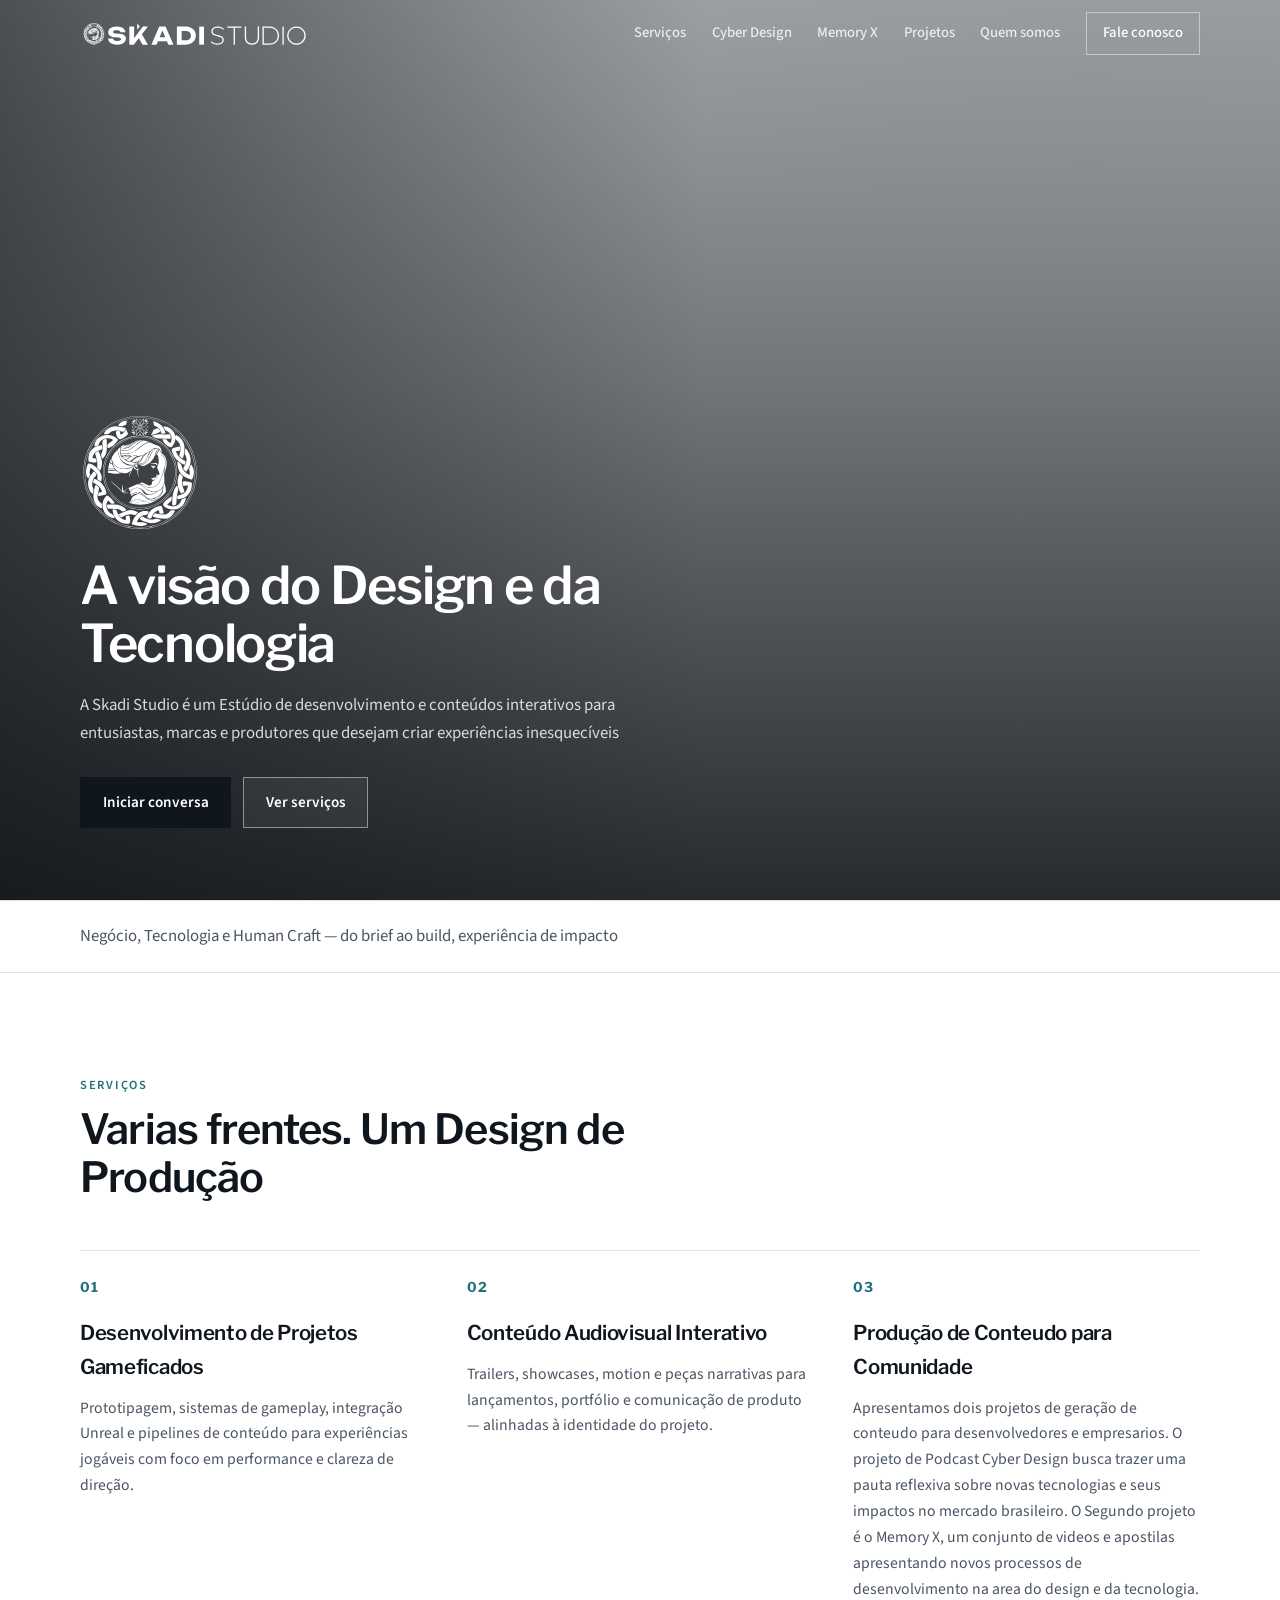
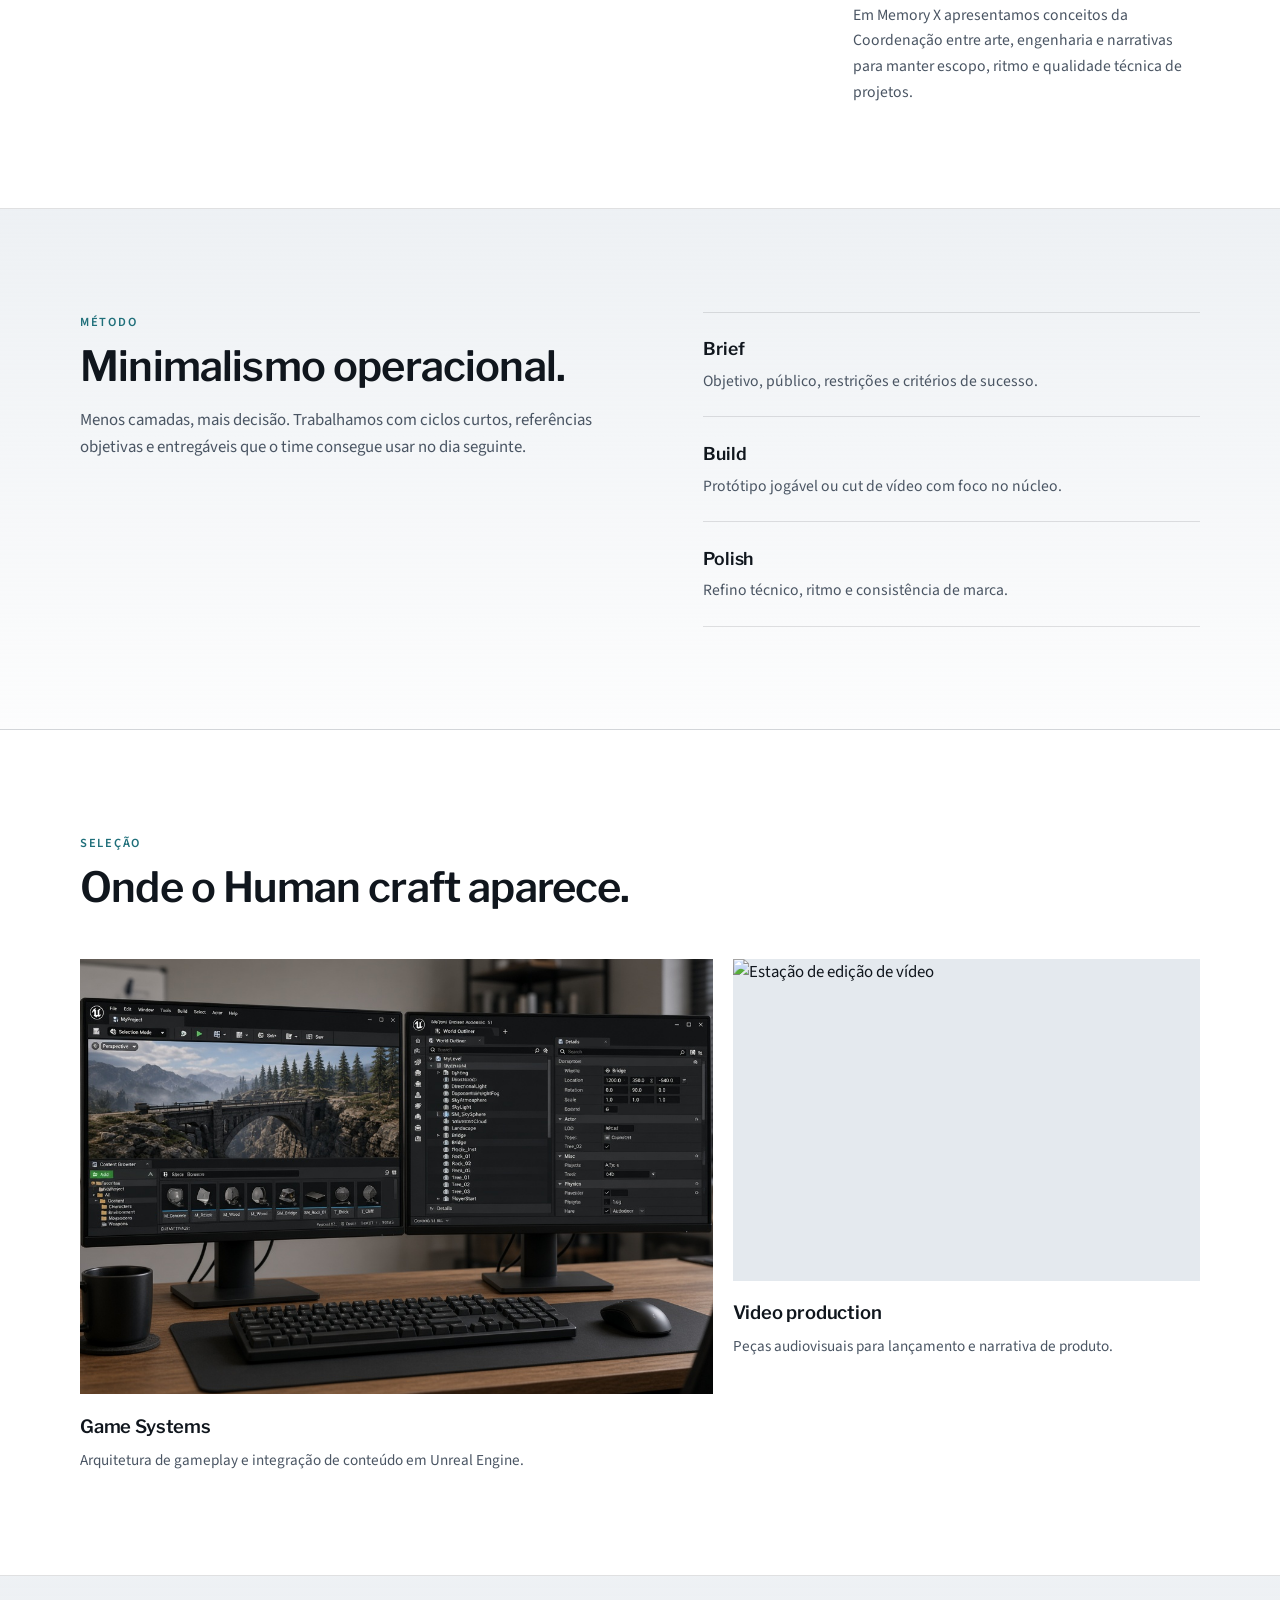
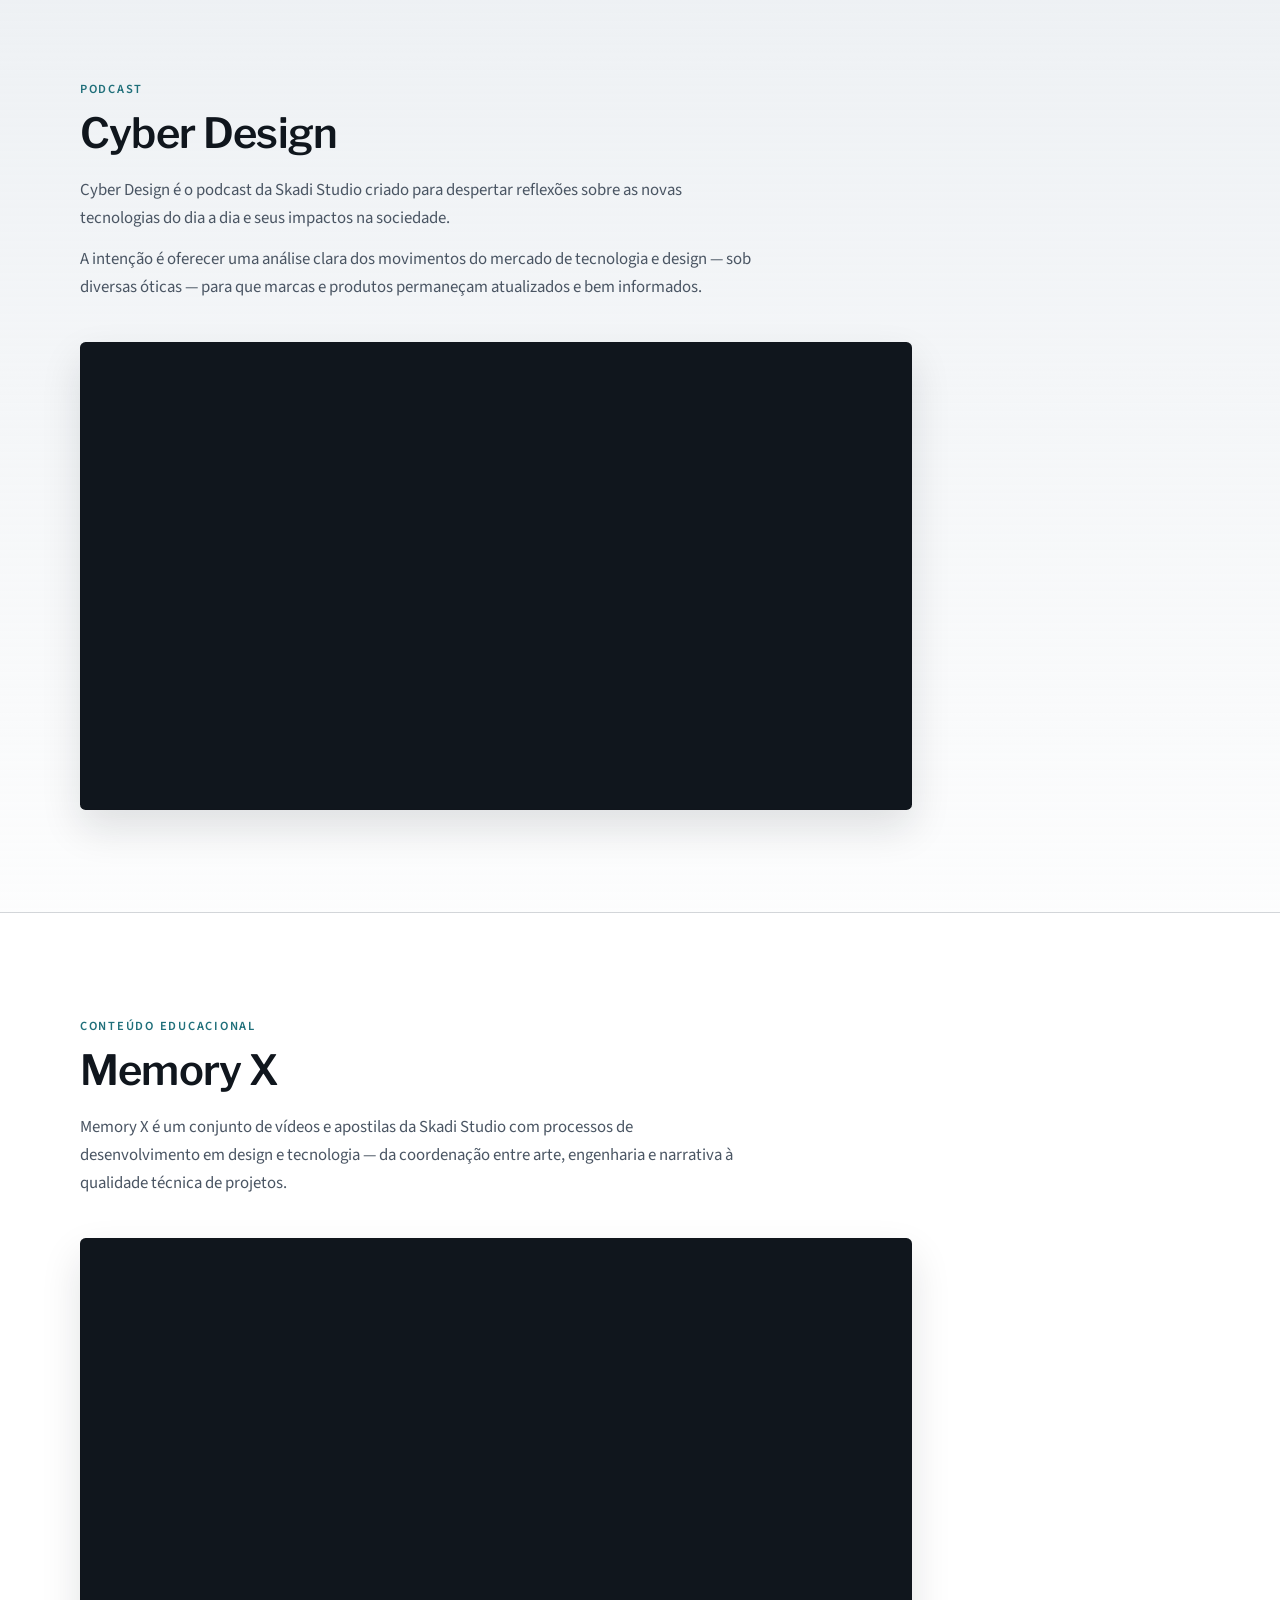
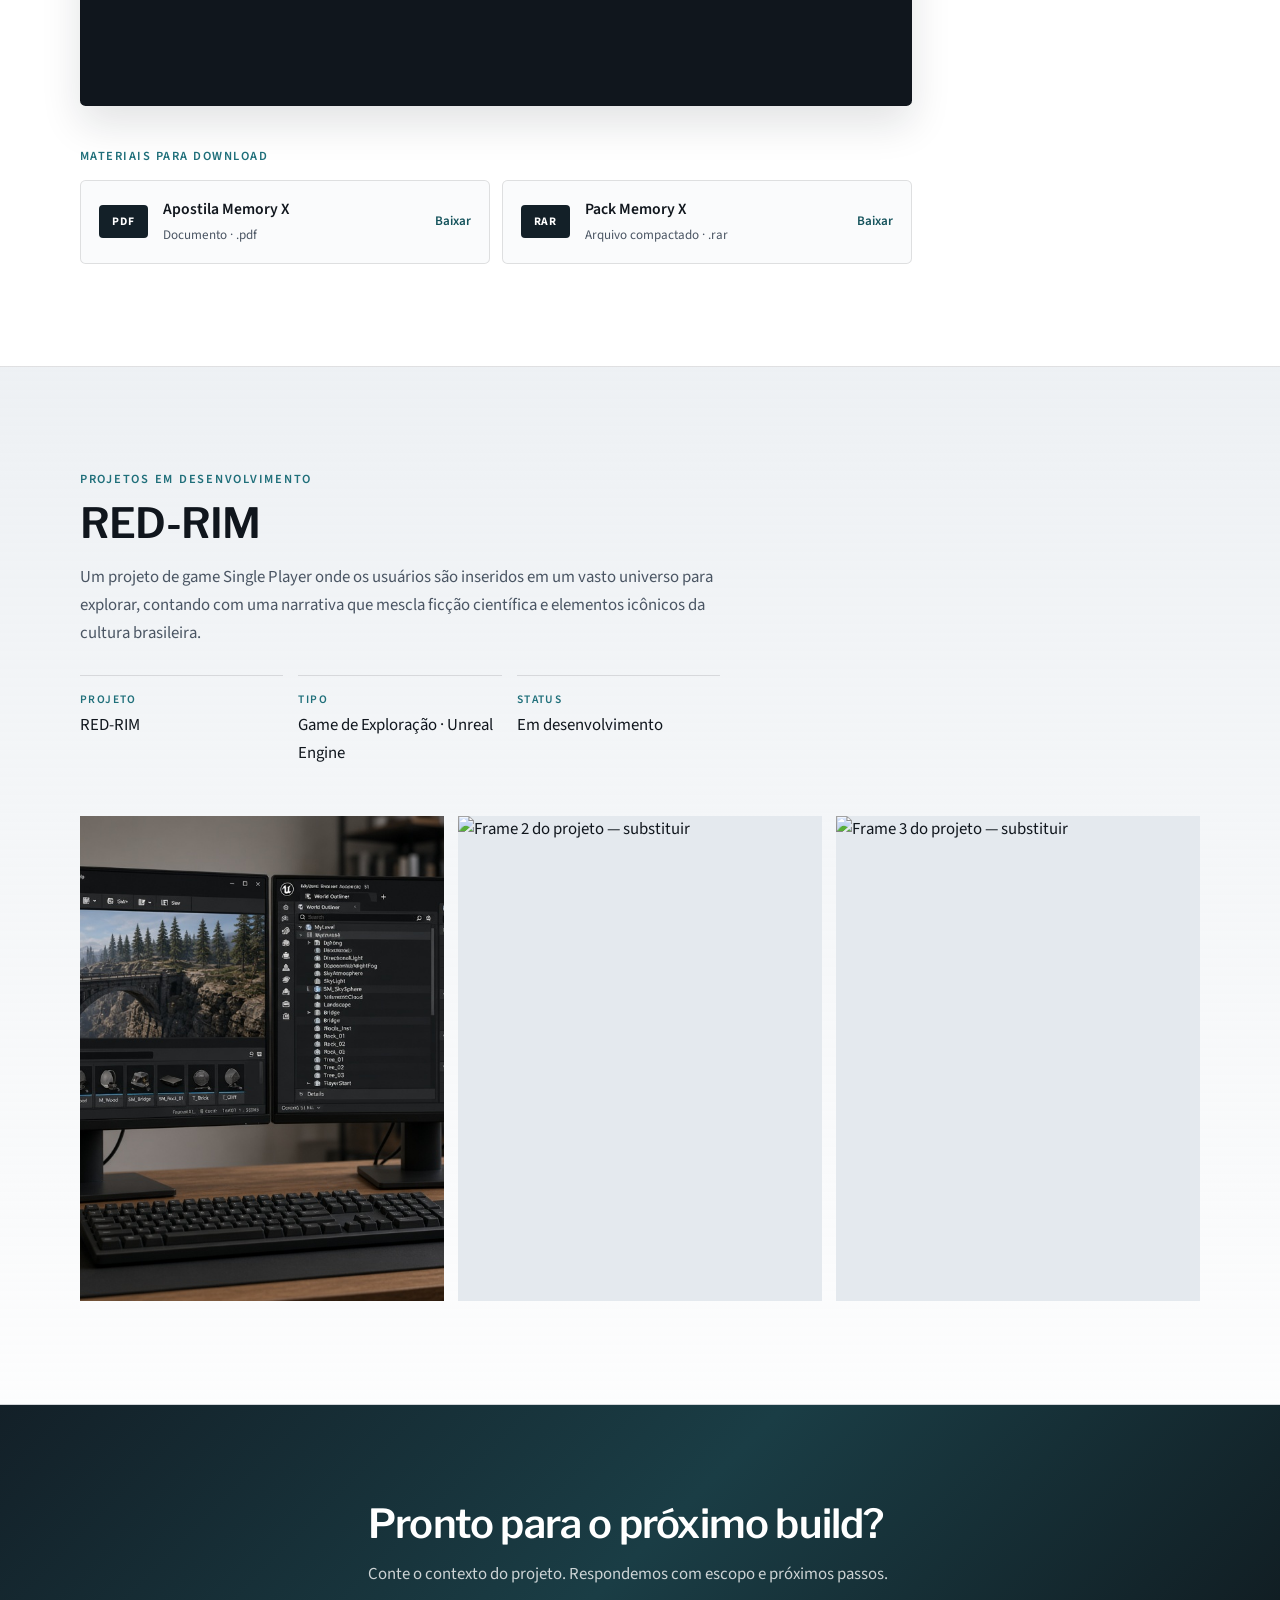
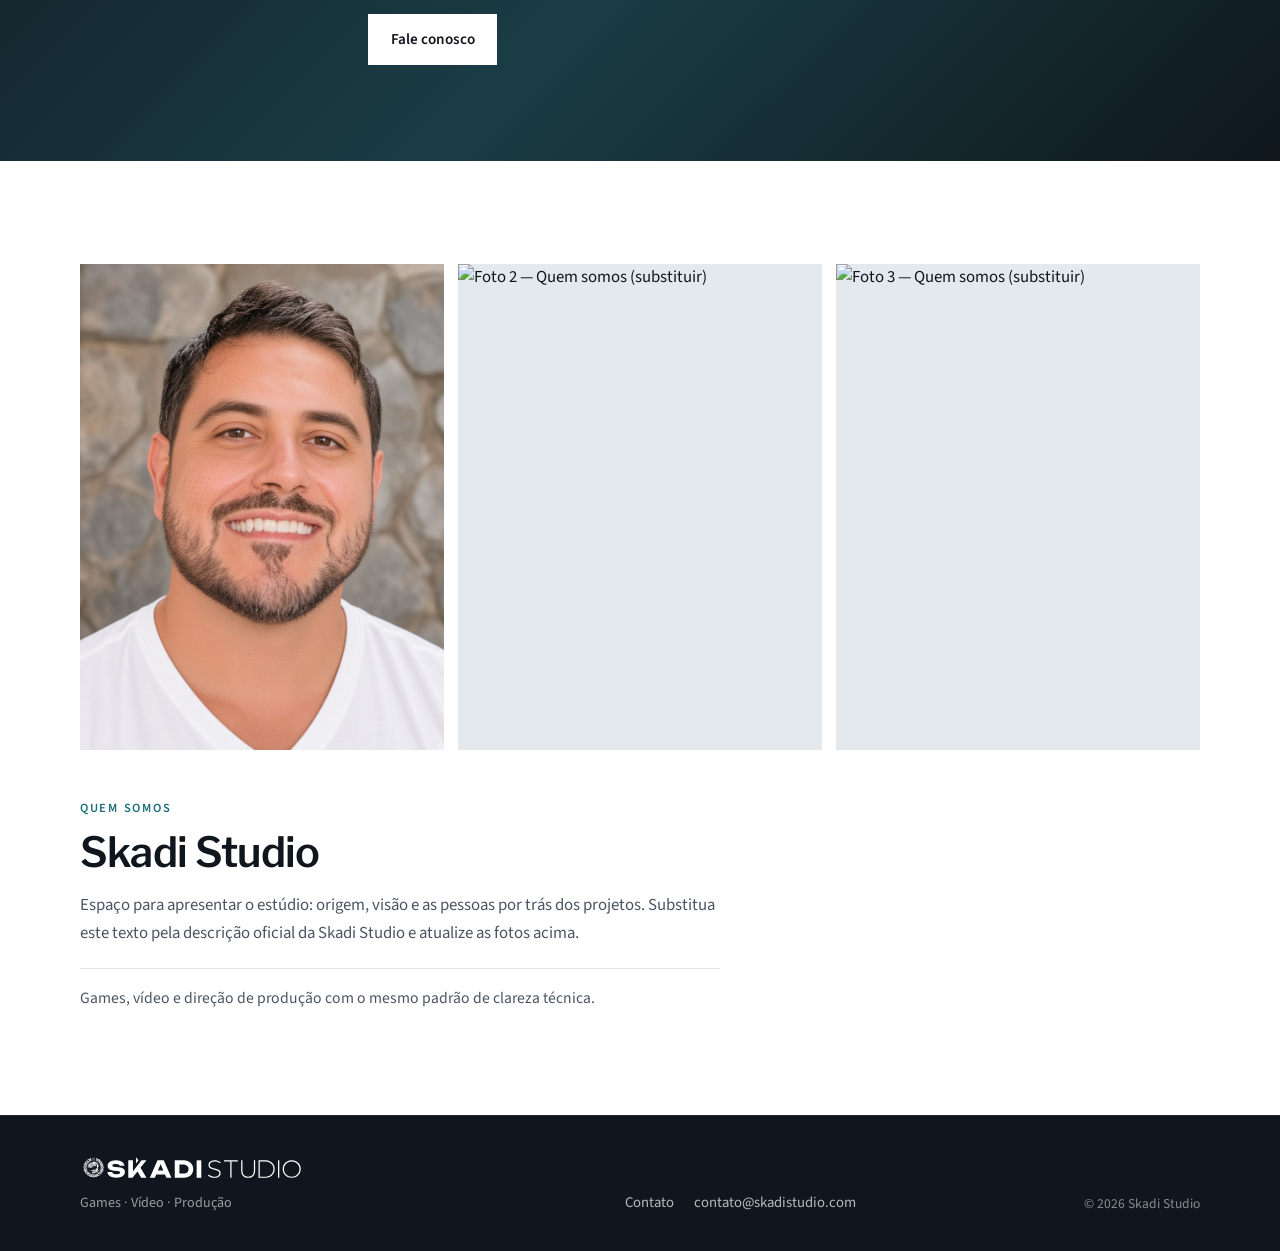
==== commit 9bca4d88: "Update hero headline and lede" ====
--- a/index.html
+++ b/index.html
@@ -54,9 +54,9 @@
         <p class="brand-hero">
           <img class="brand-hero-lockup" src="assets/logo-simbolo-branco.svg" alt="Skadi Studio" width="220" height="220" />
         </p>
-        <h1>Produção de Experiências com precisão de produto</h1>
+        <h1>A visão do Design e da Tecnologia</h1>
         <p class="lede">
-          Estúdio de desenvolvimento e conteúdo interativo para marcas e produtores que desejam criar memórias inesquecíveis
+          A Skadi Studio é um Estúdio de desenvolvimento e conteúdos interativos para entusiastas, marcas e produtores que desejam criar experiências inesquecíveis
         </p>
         <div class="cta-row">
           <a class="btn btn-primary" href="contato.html">Iniciar conversa</a>
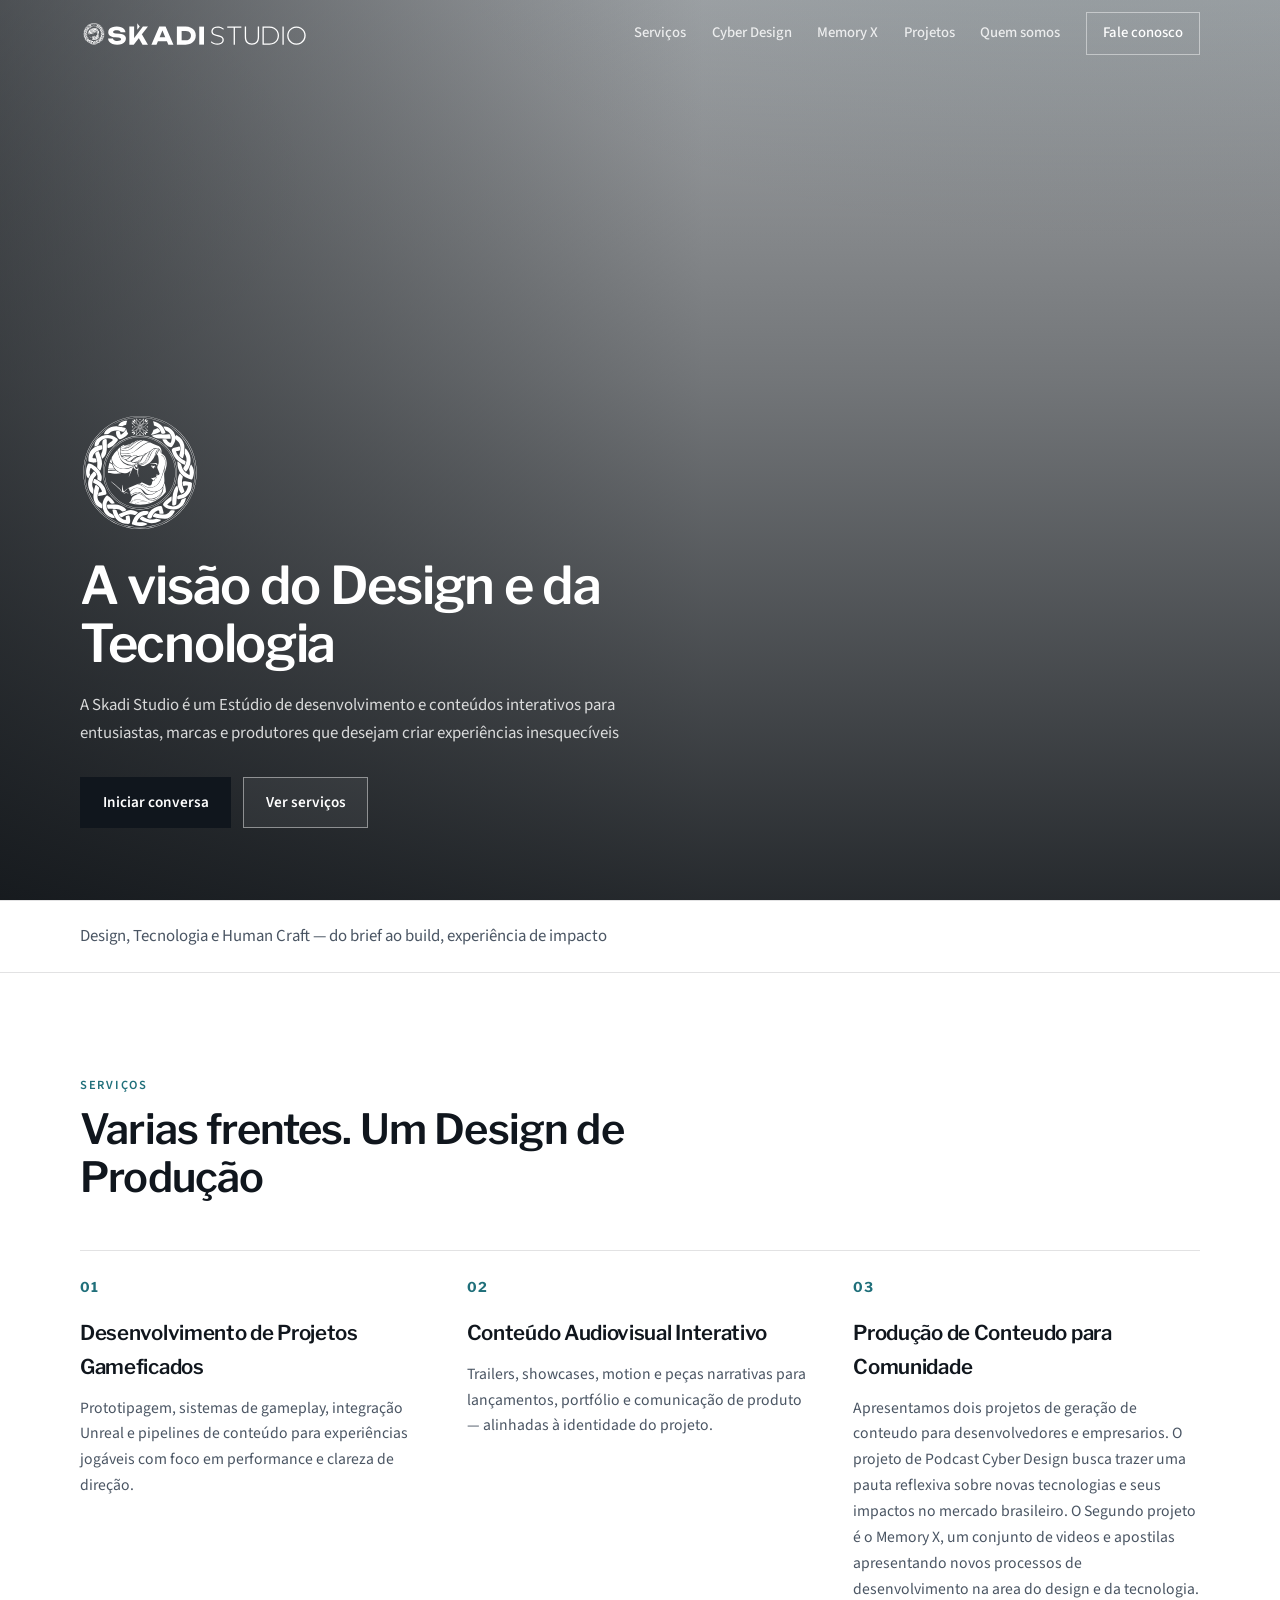
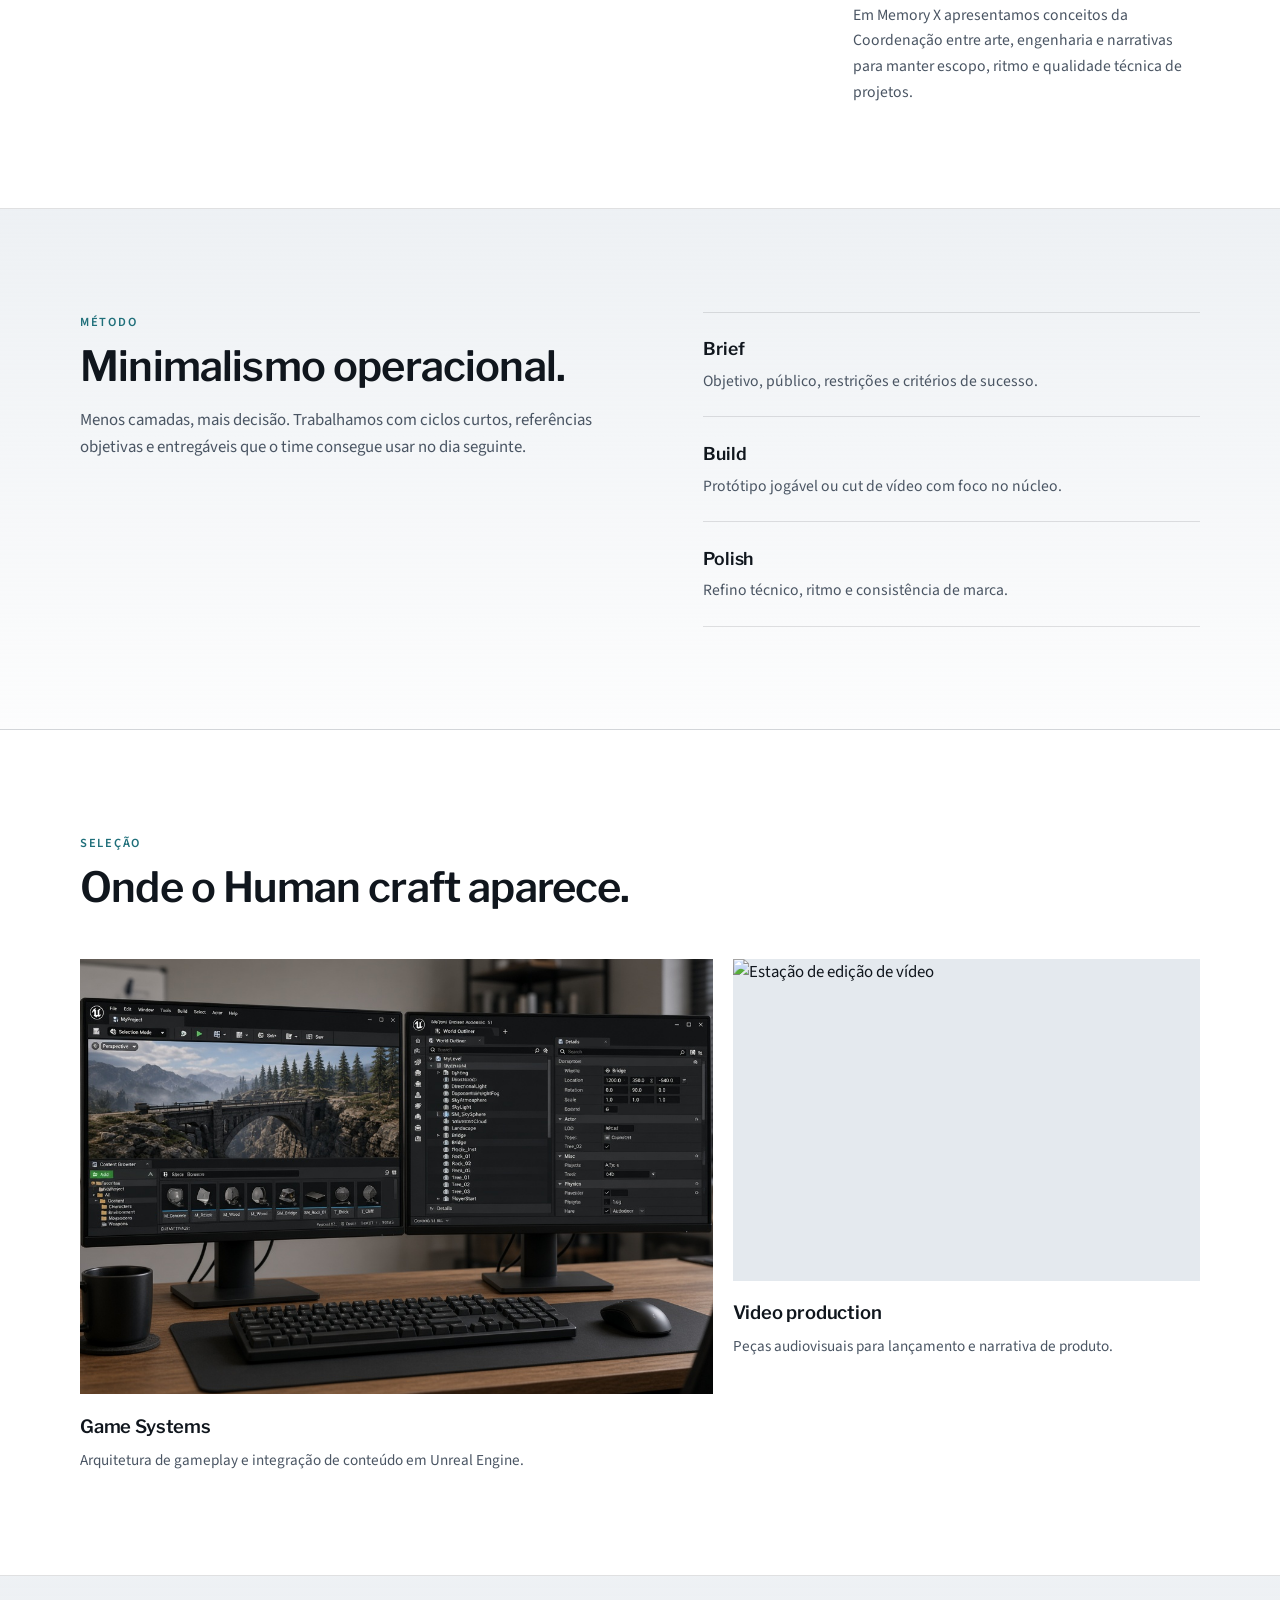
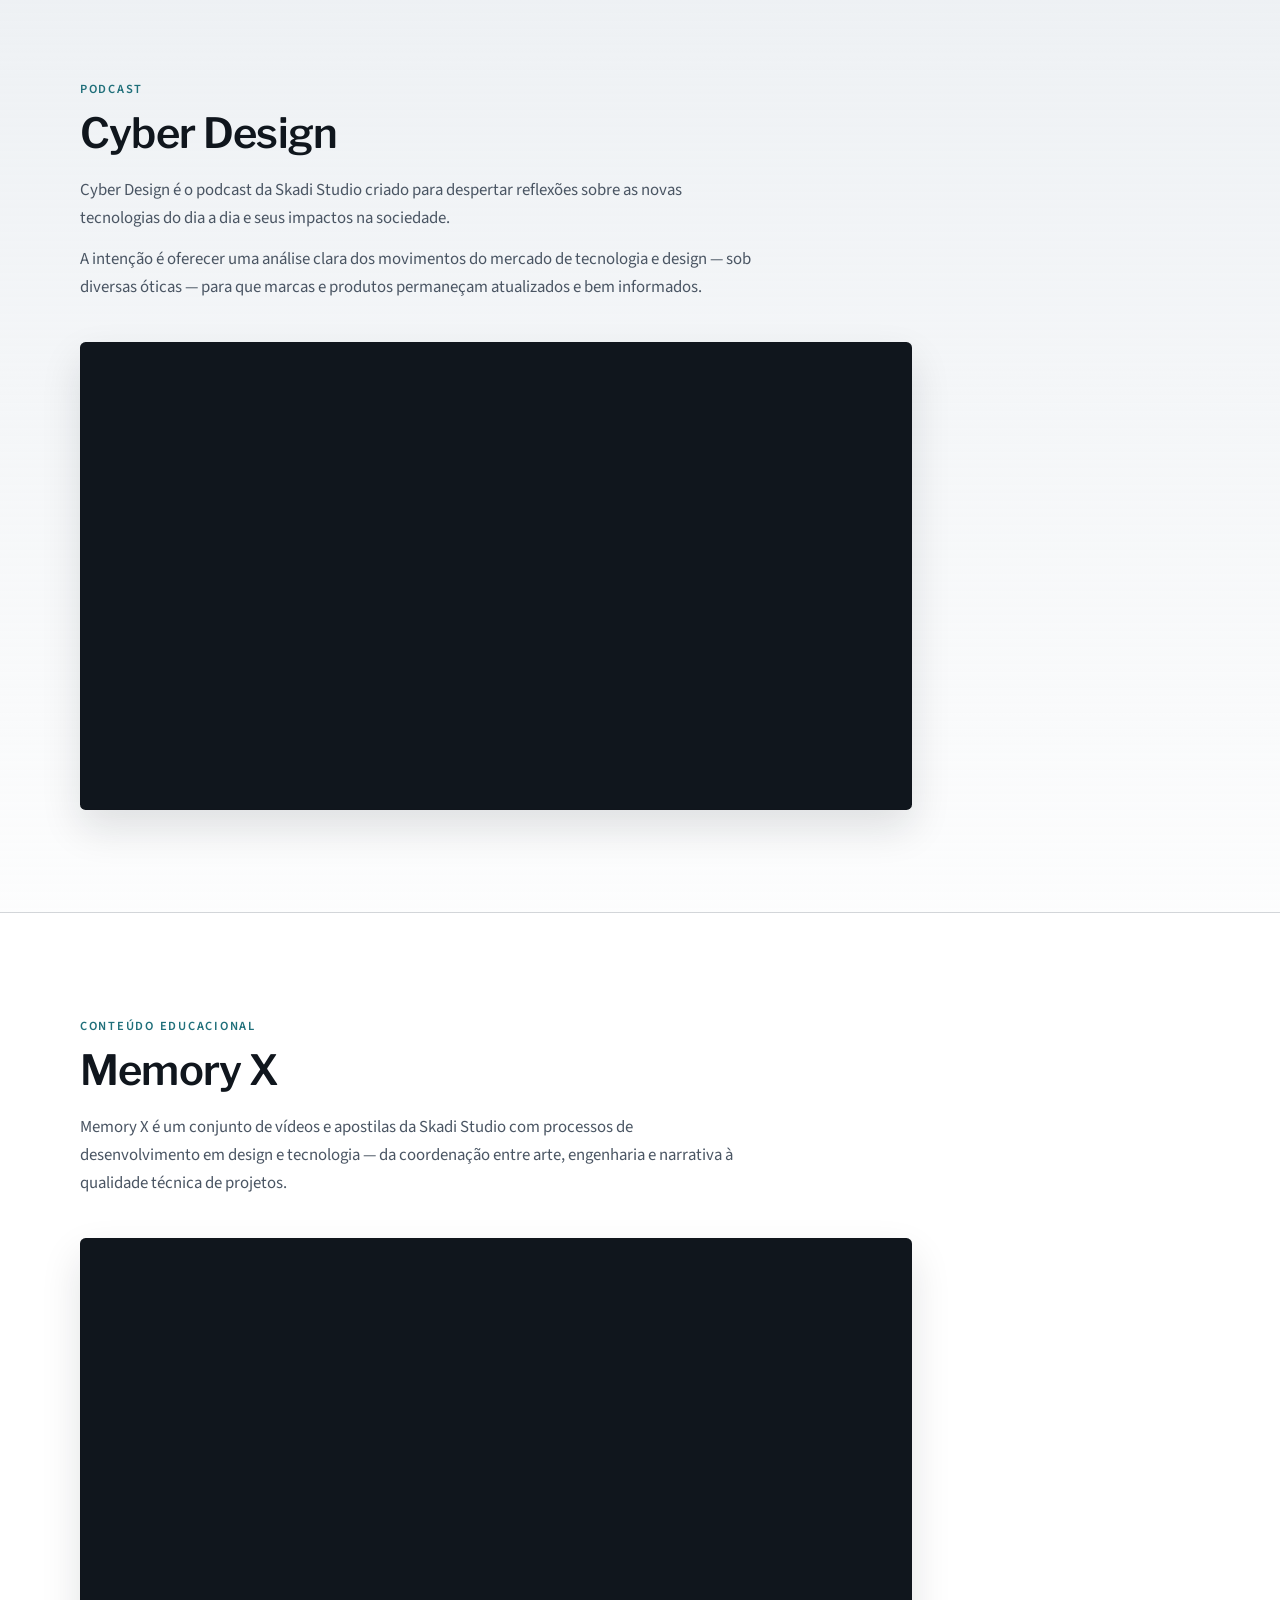
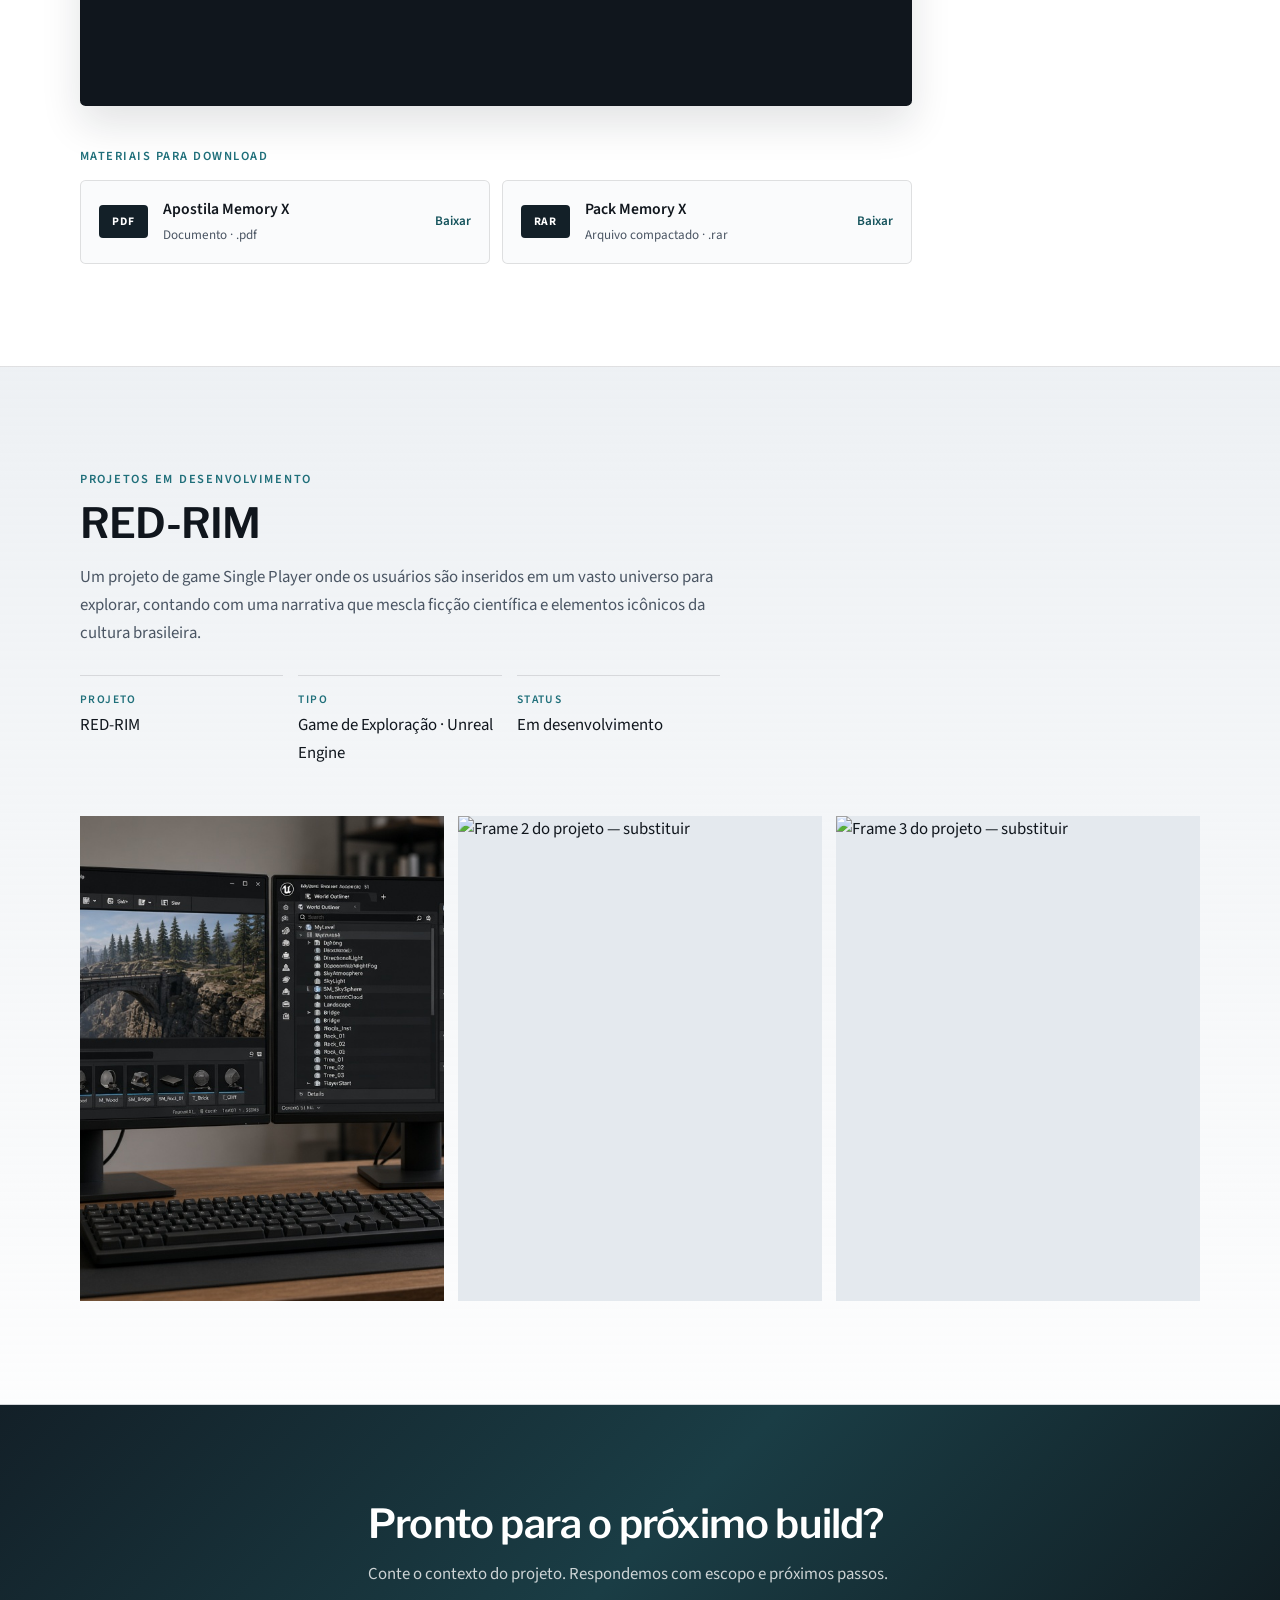
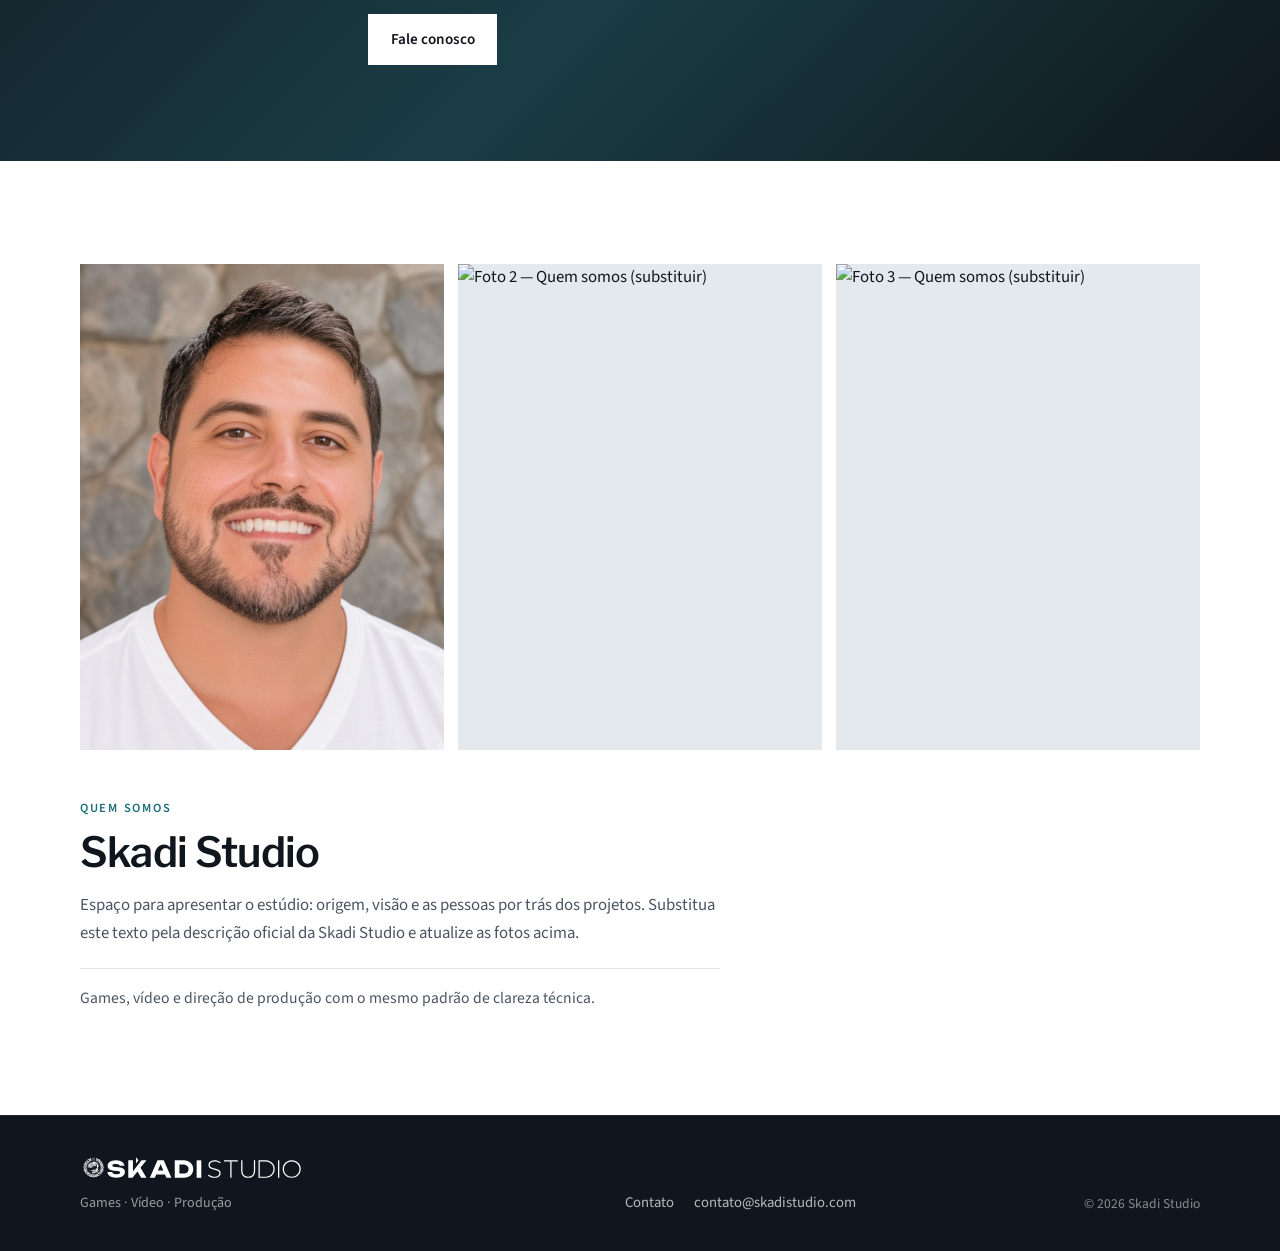
==== commit 2f40840a: "Update strip line to Design, Tecnologia e Human Craft" ====
--- a/index.html
+++ b/index.html
@@ -67,7 +67,7 @@
 
     <section class="strip" aria-label="Posicionamento">
       <div class="shell strip-inner reveal">
-        <p>Negócio, Tecnologia e Human Craft — do brief ao build, experiência de impacto</p>
+        <p>Design, Tecnologia e Human Craft — do brief ao build, experiência de impacto</p>
       </div>
     </section>
 
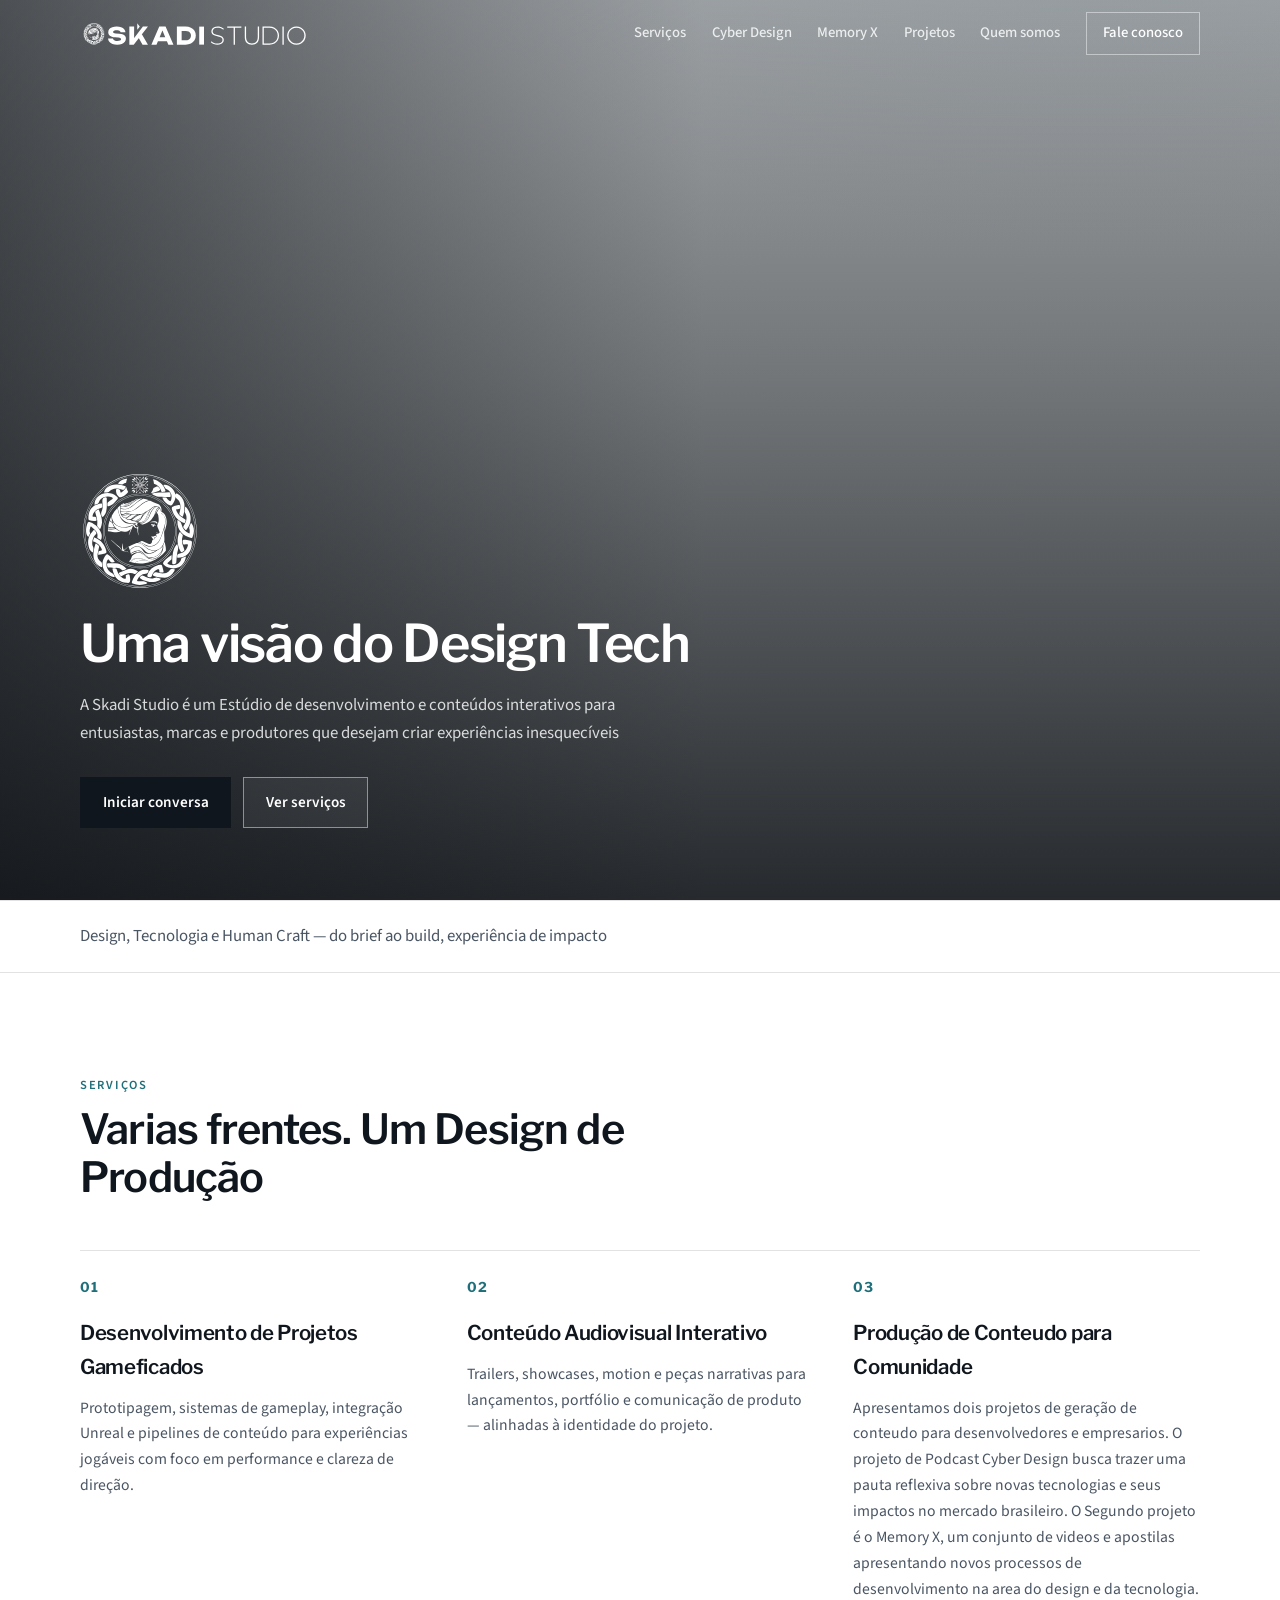
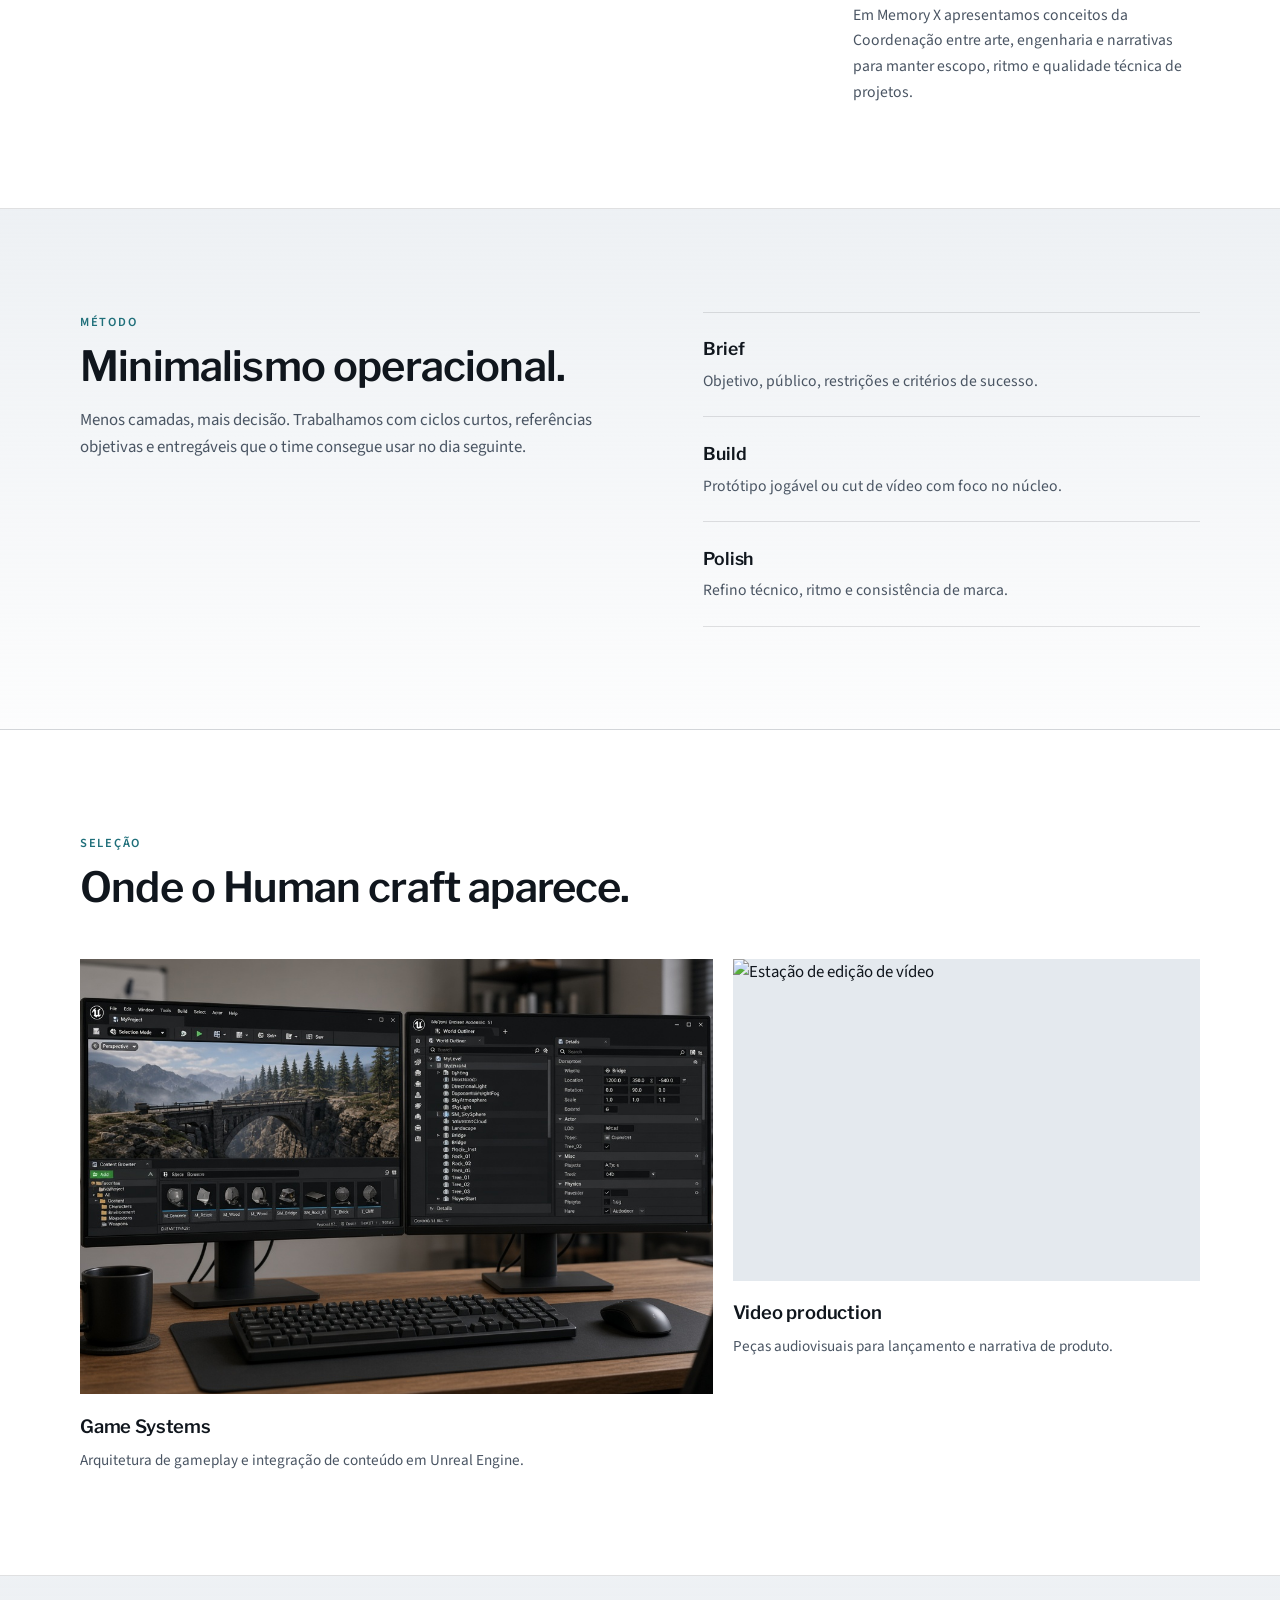
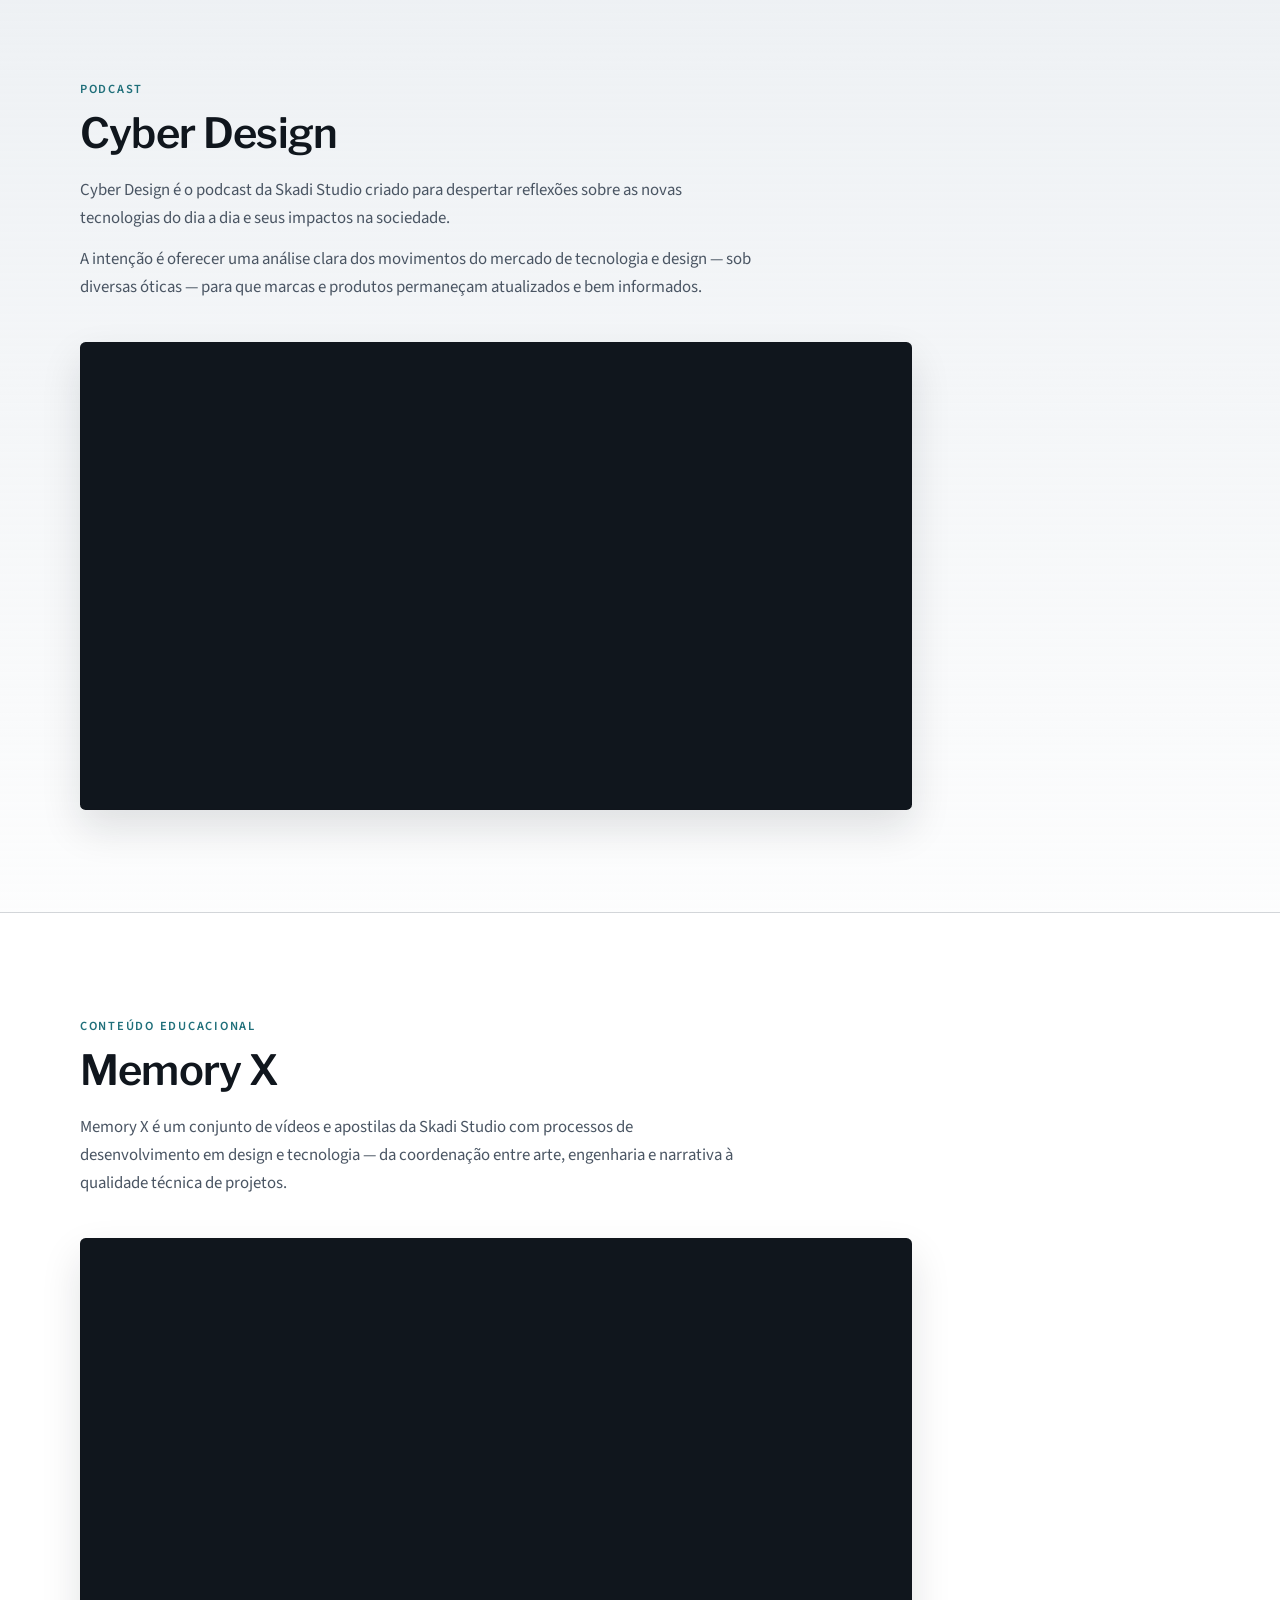
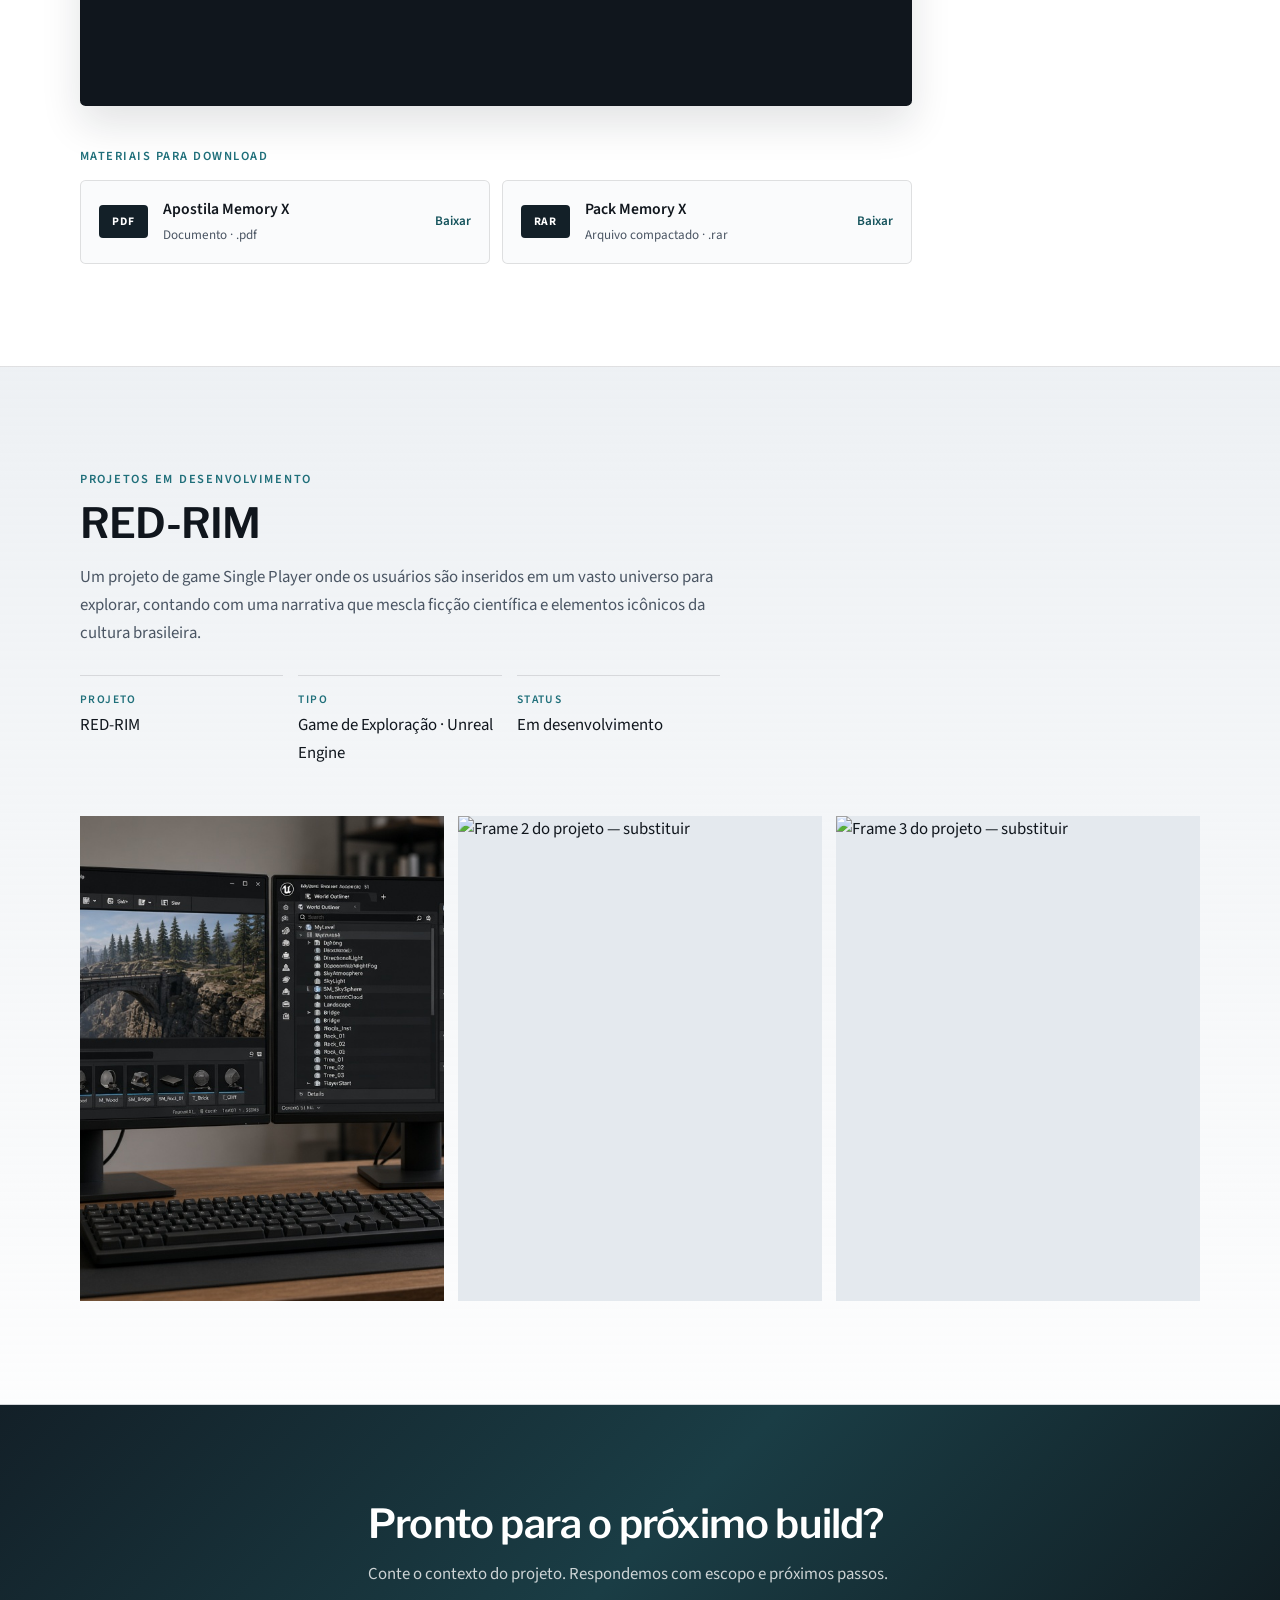
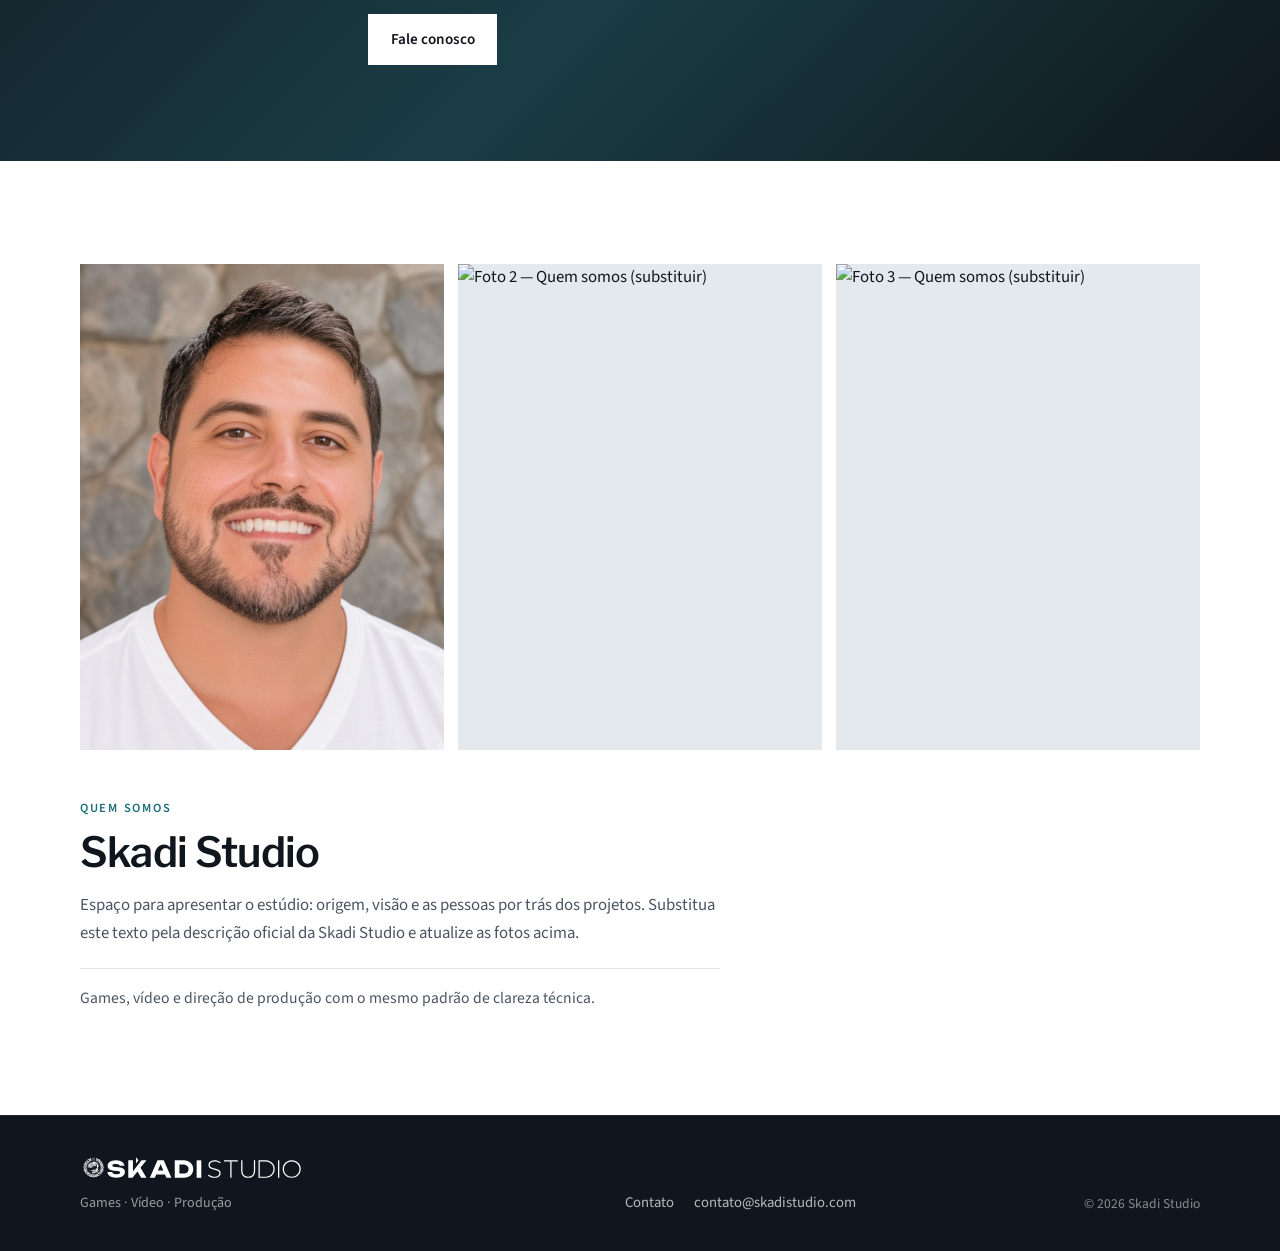
==== commit e9ec5da0: "Update hero headline to Uma visão do Design Tech" ====
--- a/index.html
+++ b/index.html
@@ -54,7 +54,7 @@
         <p class="brand-hero">
           <img class="brand-hero-lockup" src="assets/logo-simbolo-branco.svg" alt="Skadi Studio" width="220" height="220" />
         </p>
-        <h1>A visão do Design e da Tecnologia</h1>
+        <h1>Uma visão do Design Tech</h1>
         <p class="lede">
           A Skadi Studio é um Estúdio de desenvolvimento e conteúdos interativos para entusiastas, marcas e produtores que desejam criar experiências inesquecíveis
         </p>
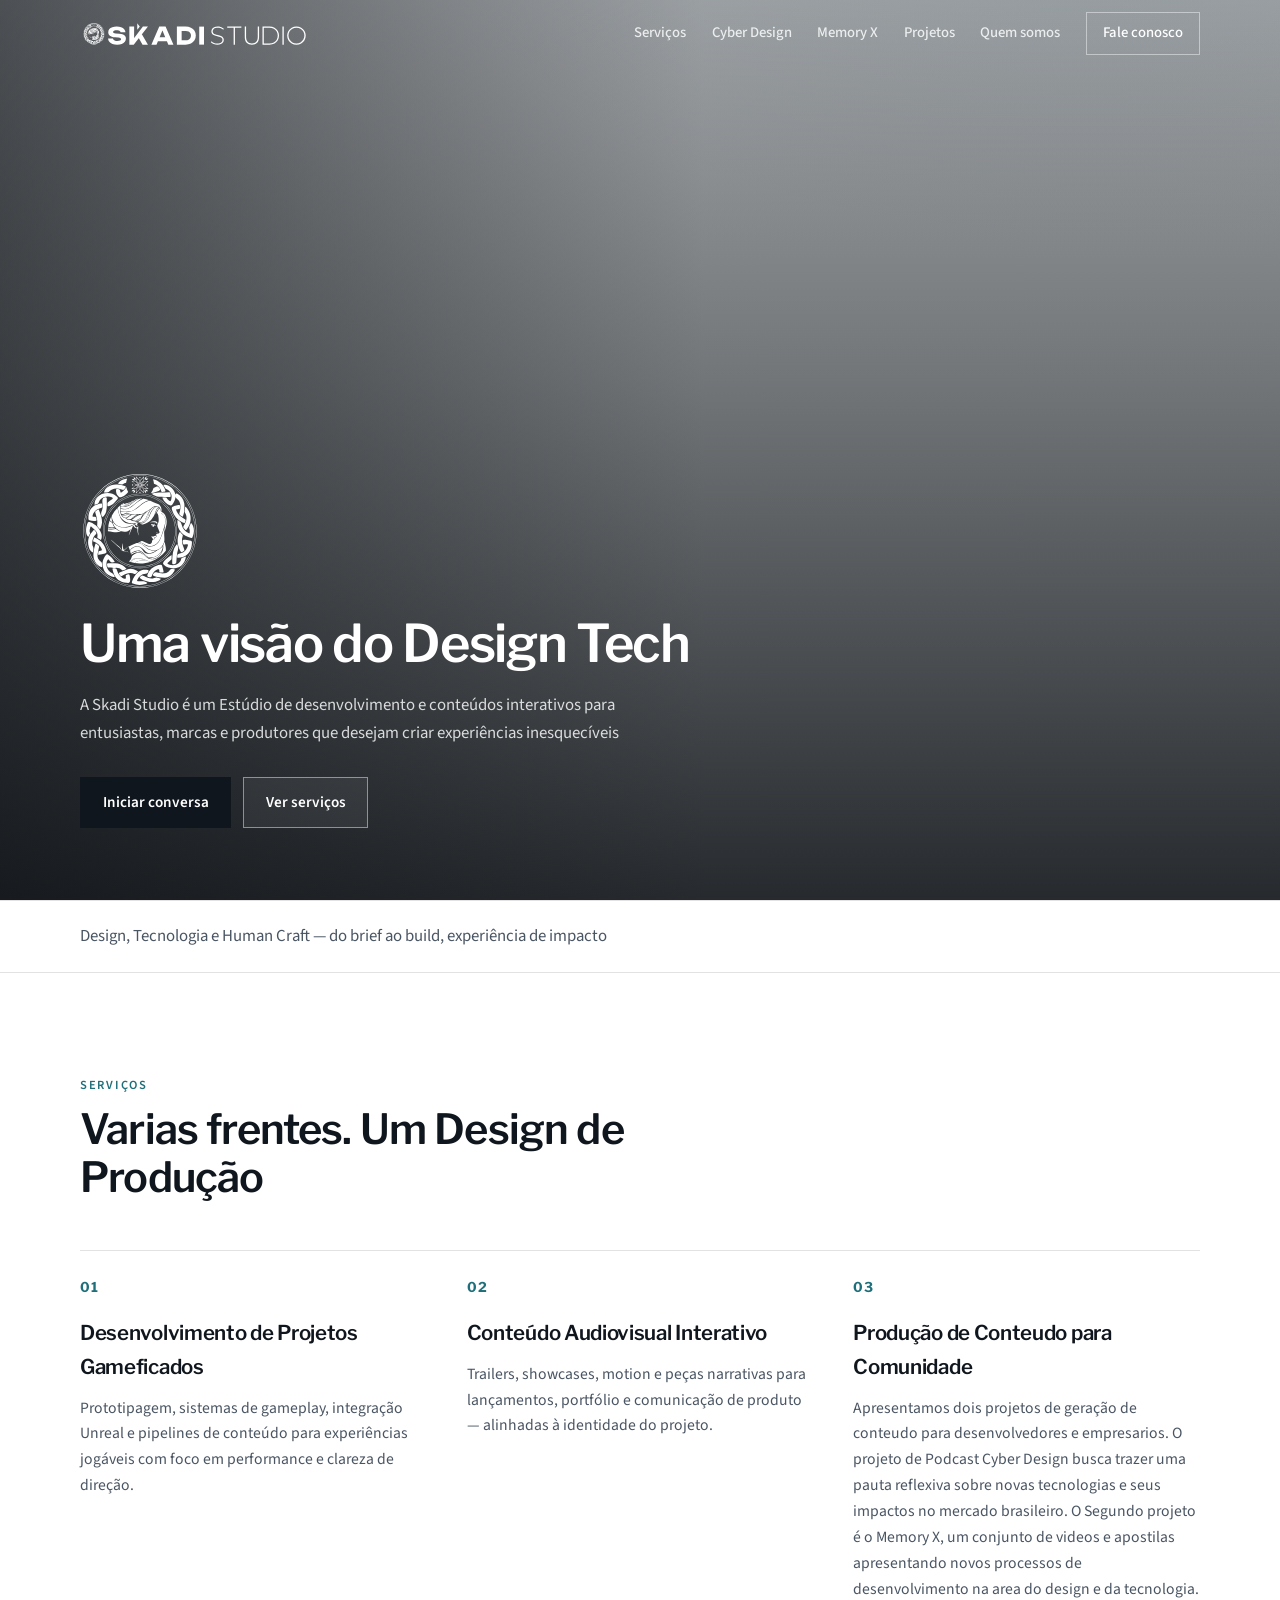
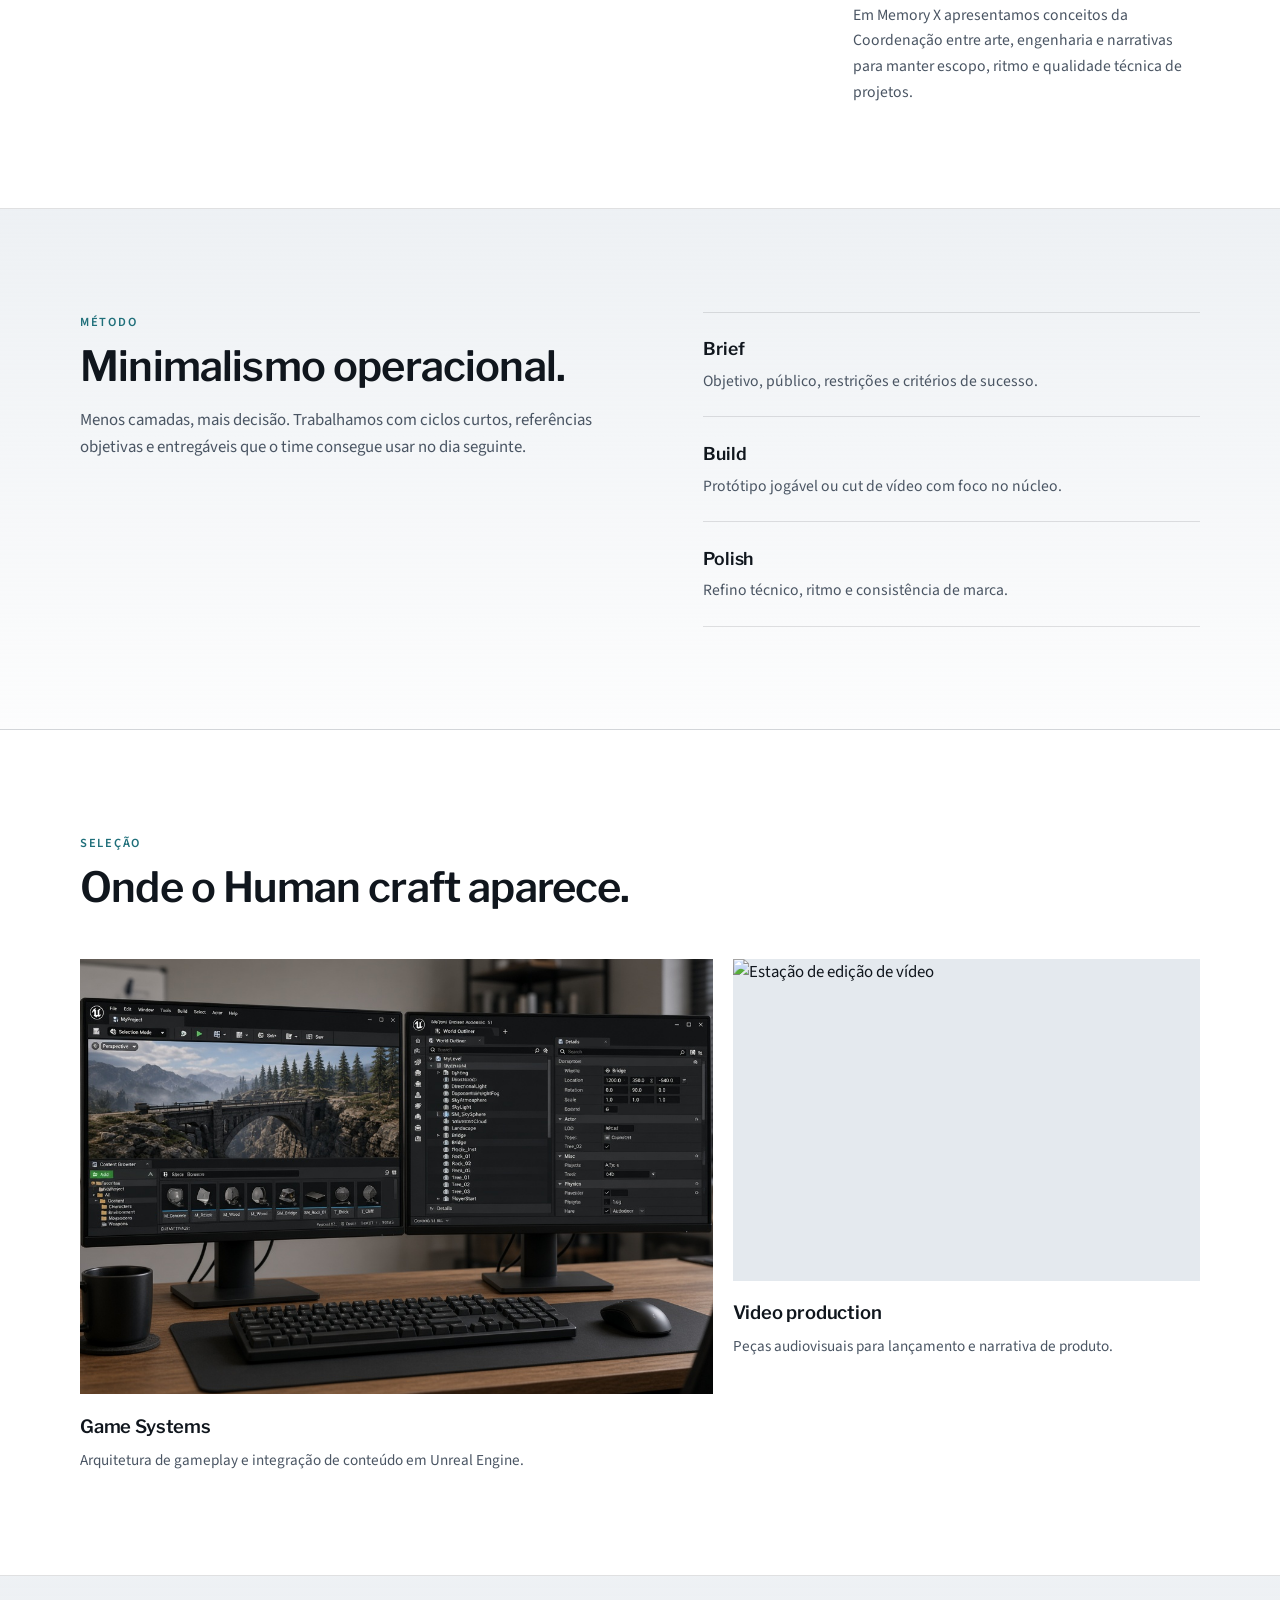
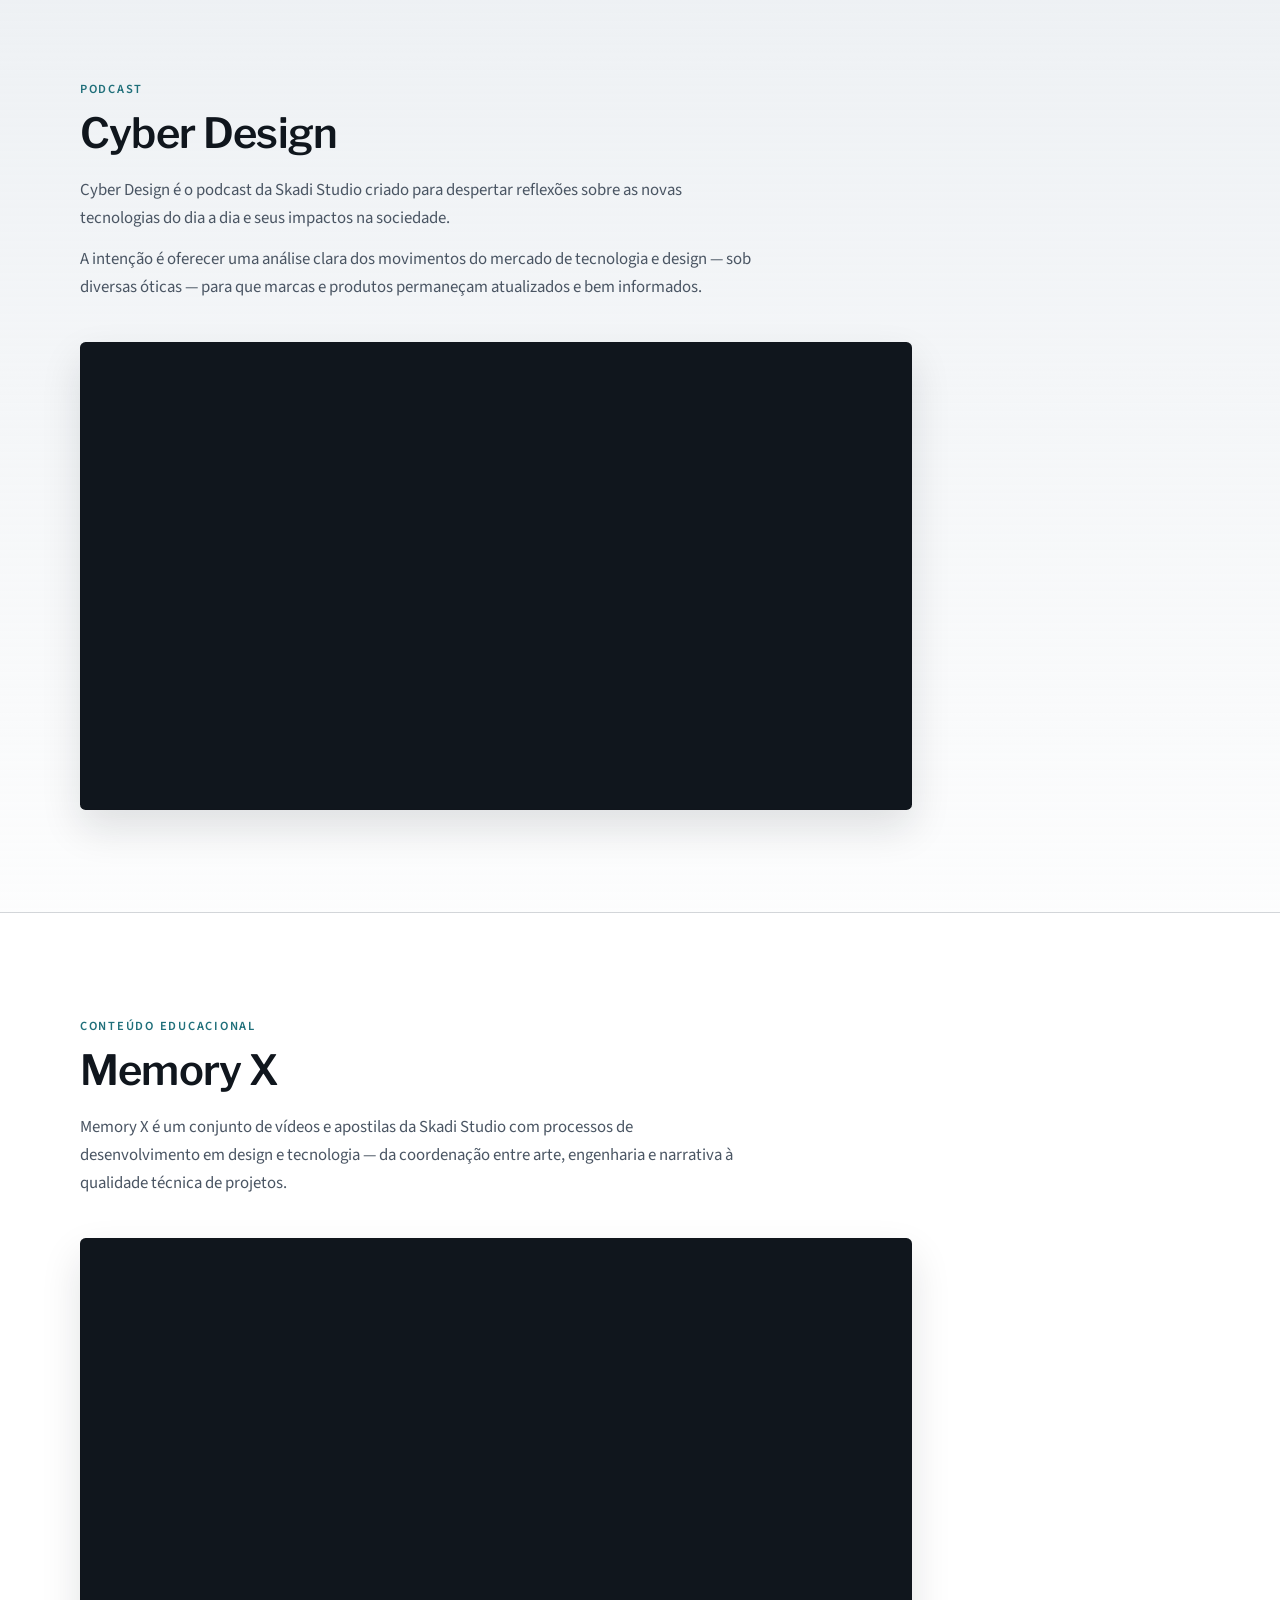
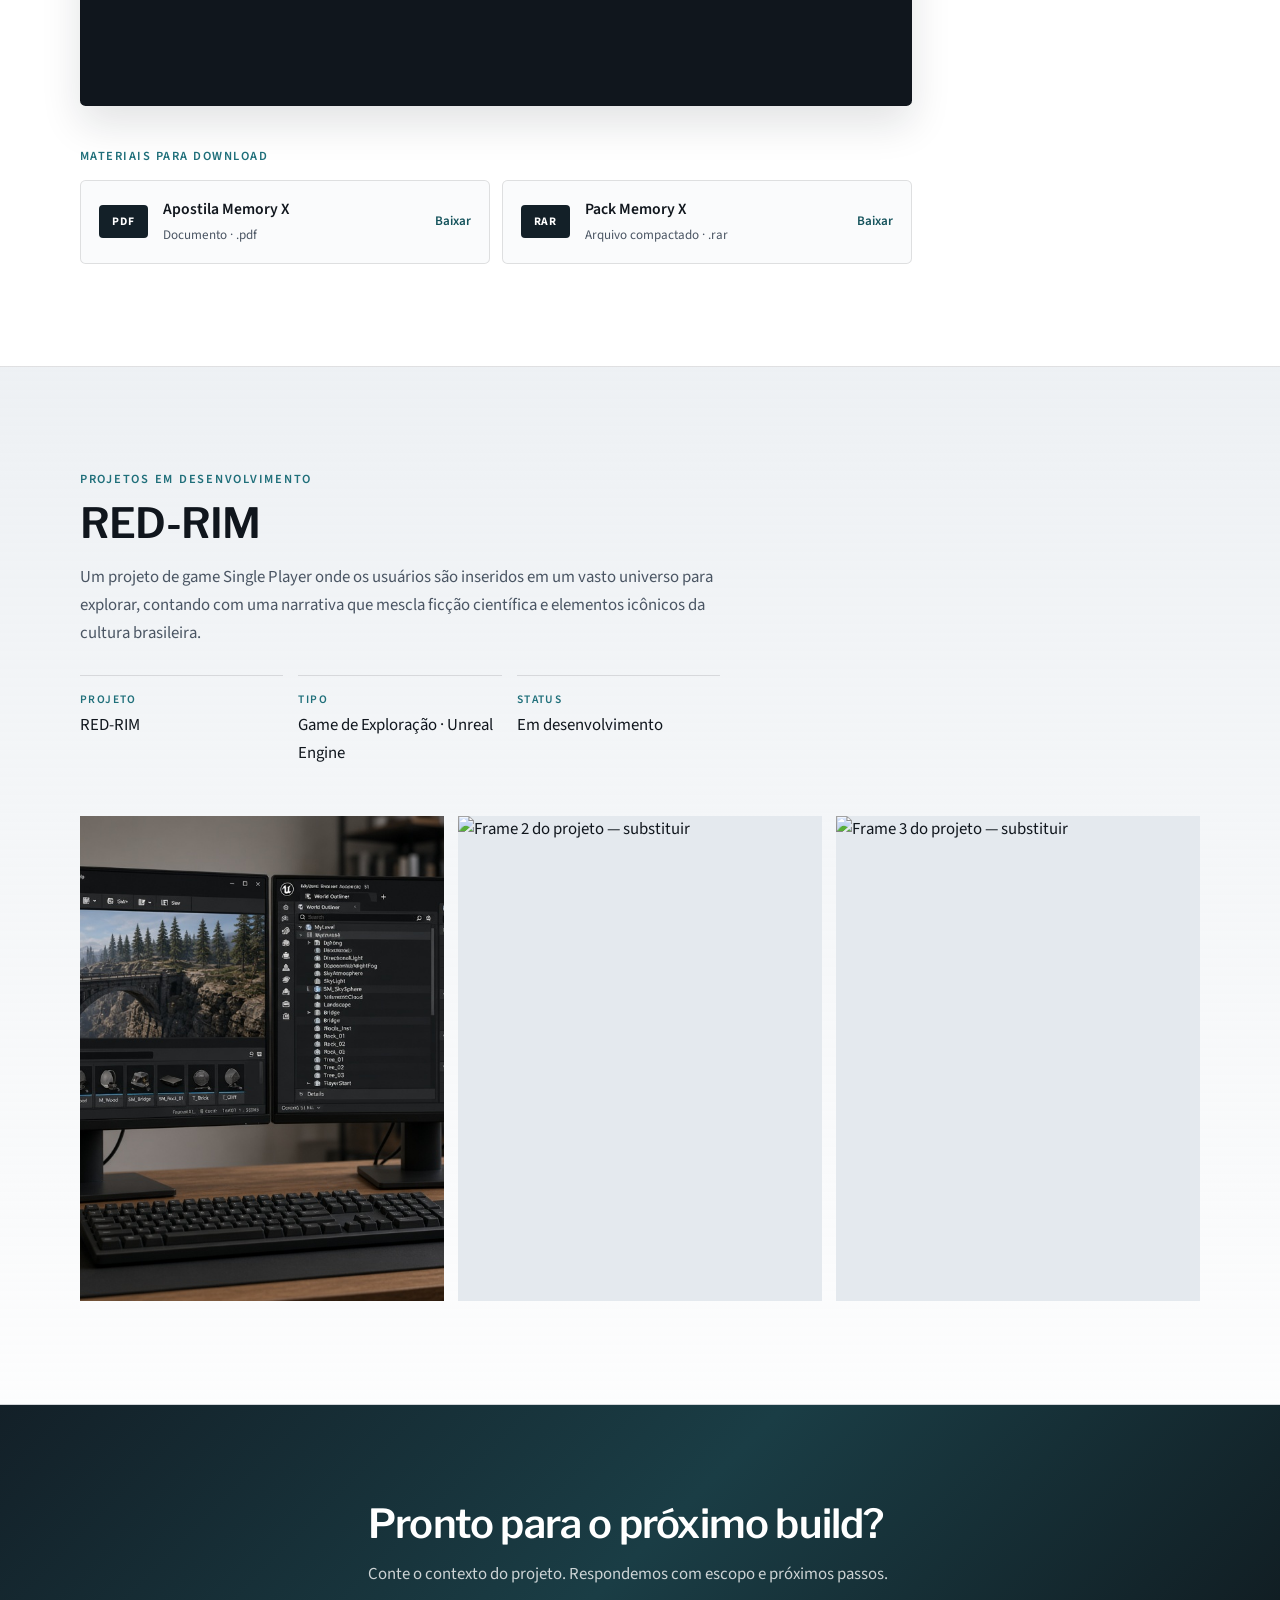
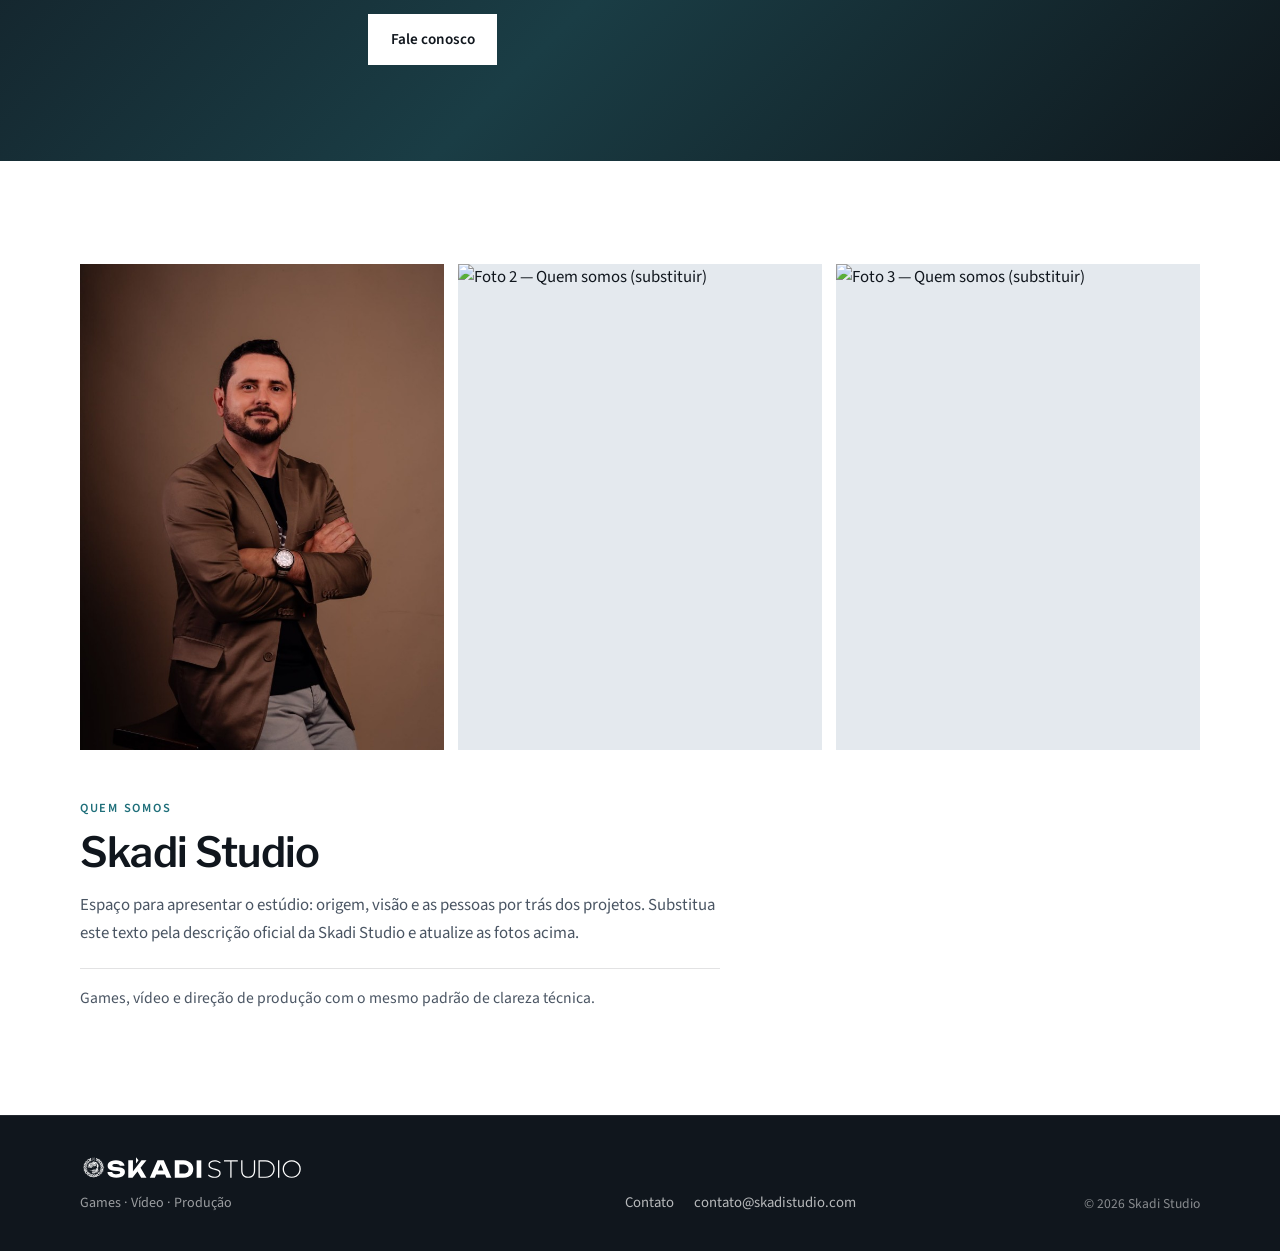
==== commit 4033040c: "Replace Quem somos photo 1 with new portrait" ====
--- a/index.html
+++ b/index.html
@@ -317,7 +317,7 @@
         <div class="about-photos reveal" data-gallery="quem_somos">
           <figure class="about-photo">
             <img
-              src="assets/quem-somos-foto-1.jpg?v=4"
+              src="assets/quem-somos-foto-1.jpg?v=5"
               alt="Foto 1 — Quem somos"
               width="800"
               height="1100"
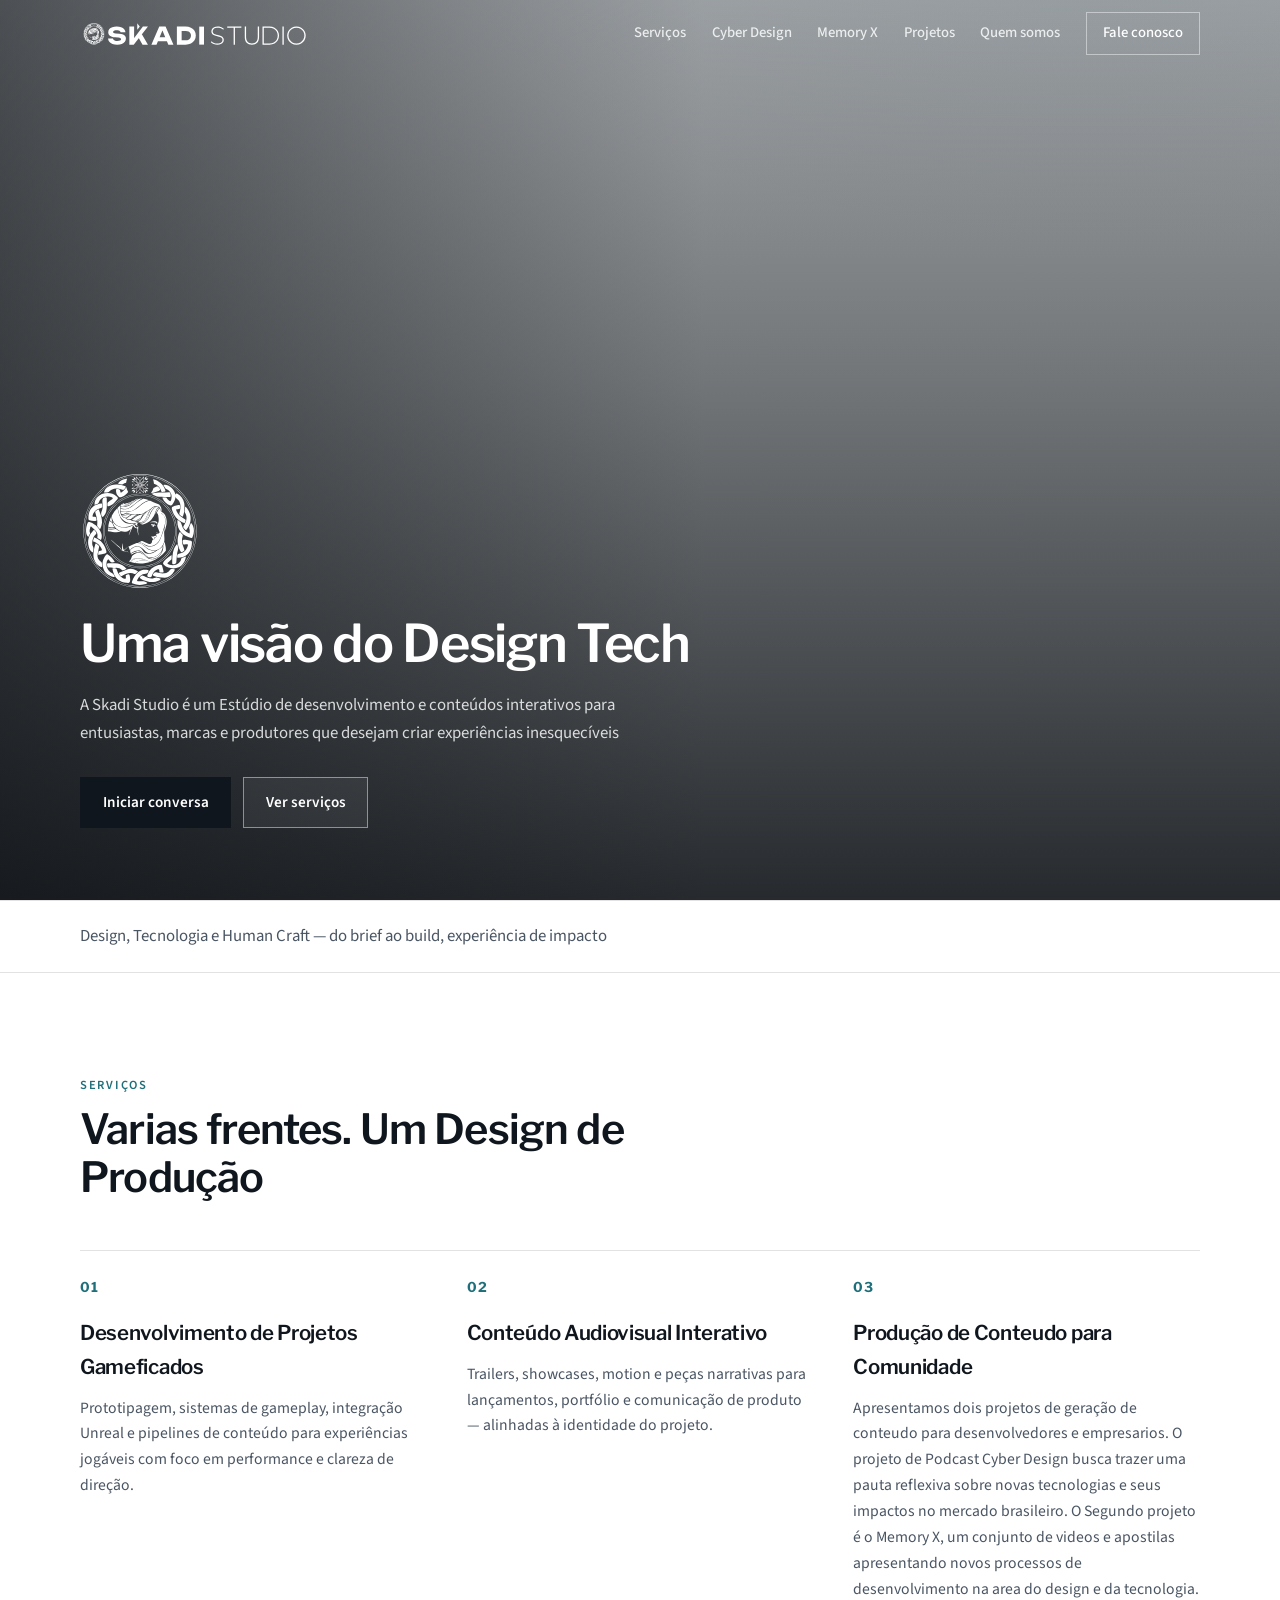
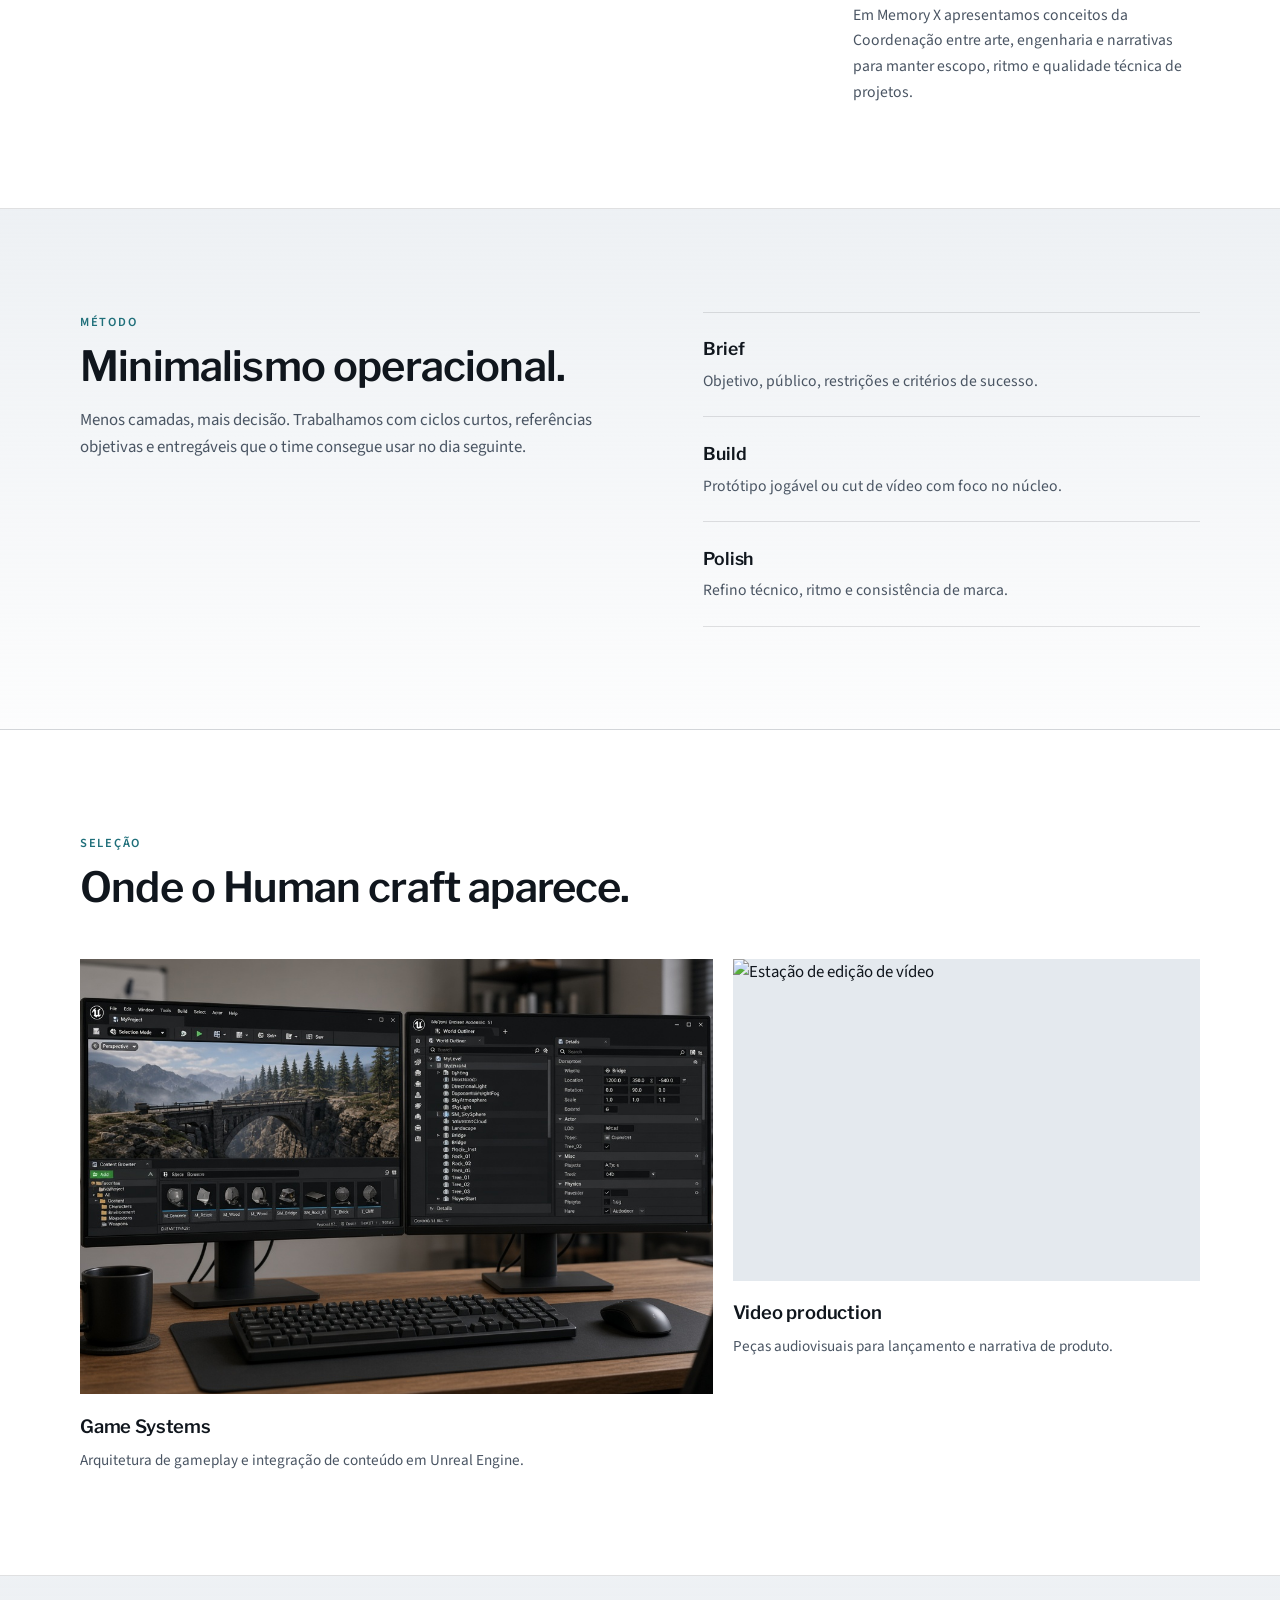
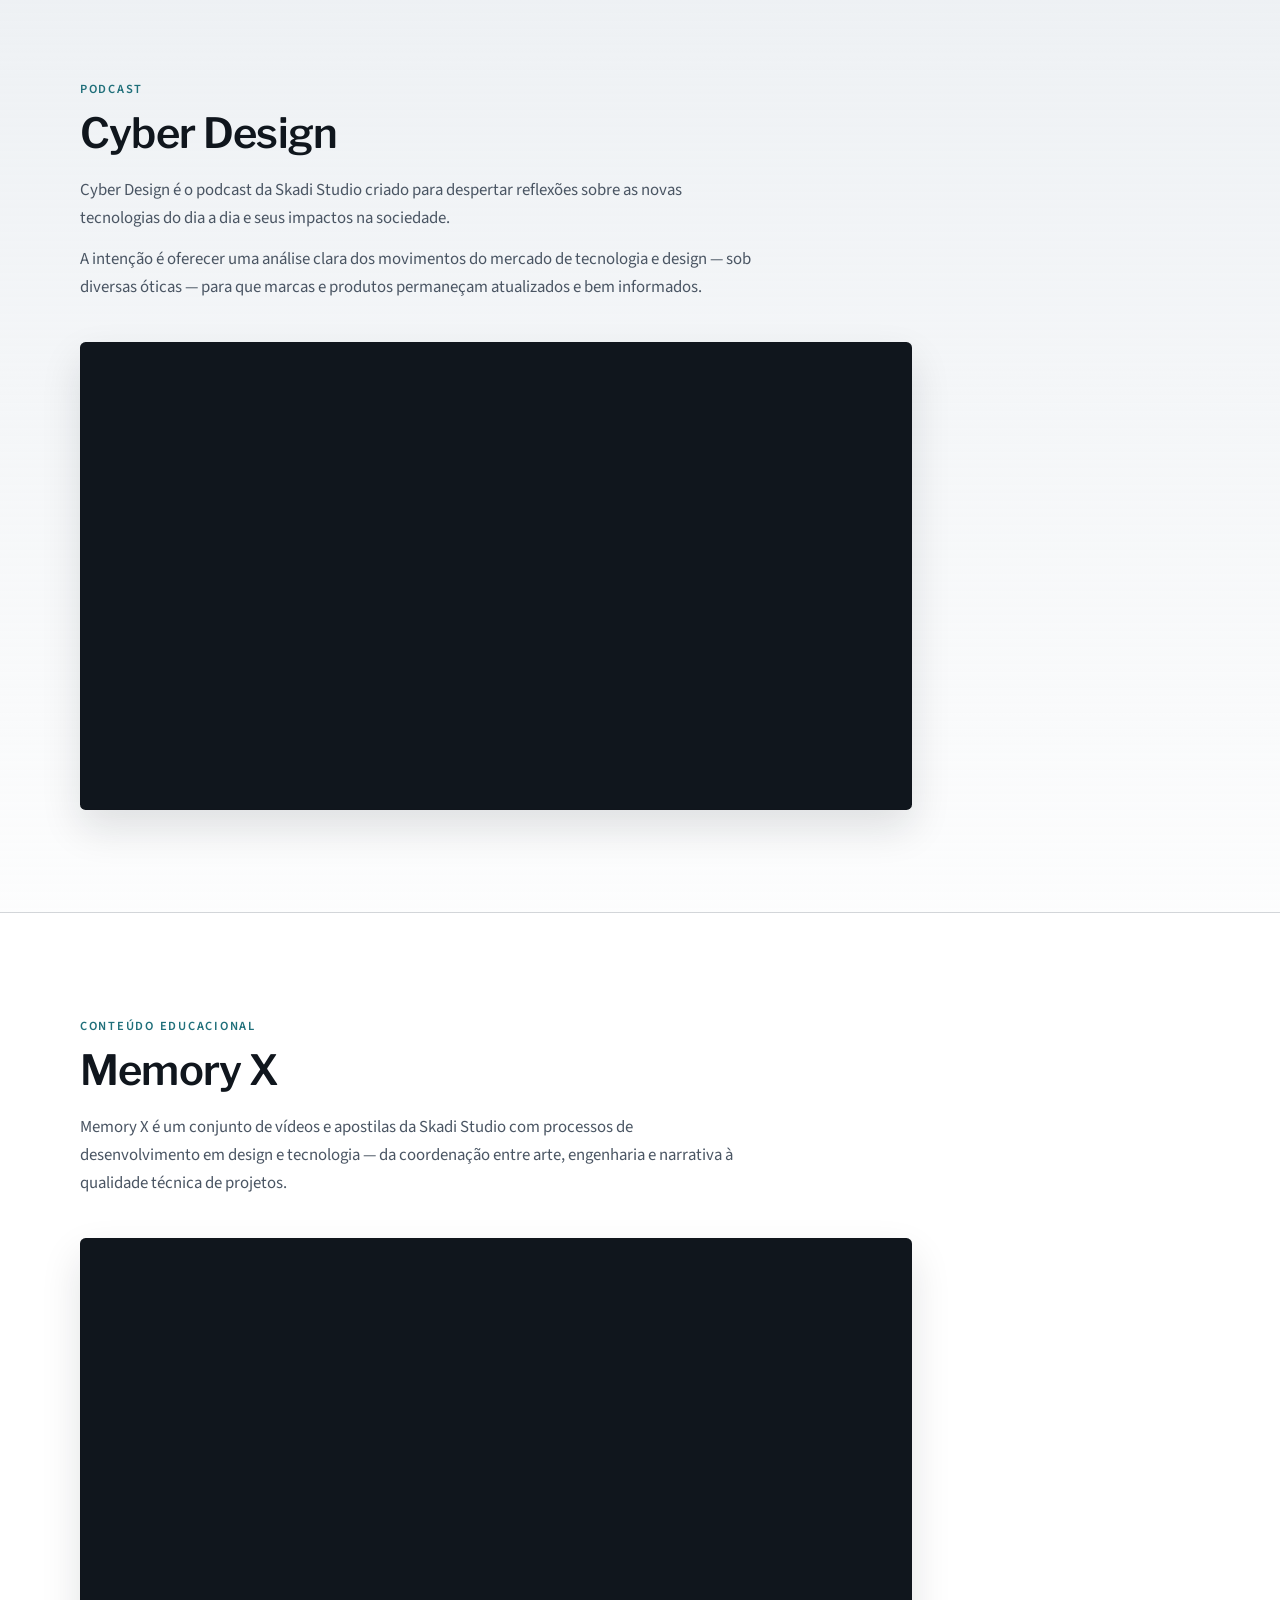
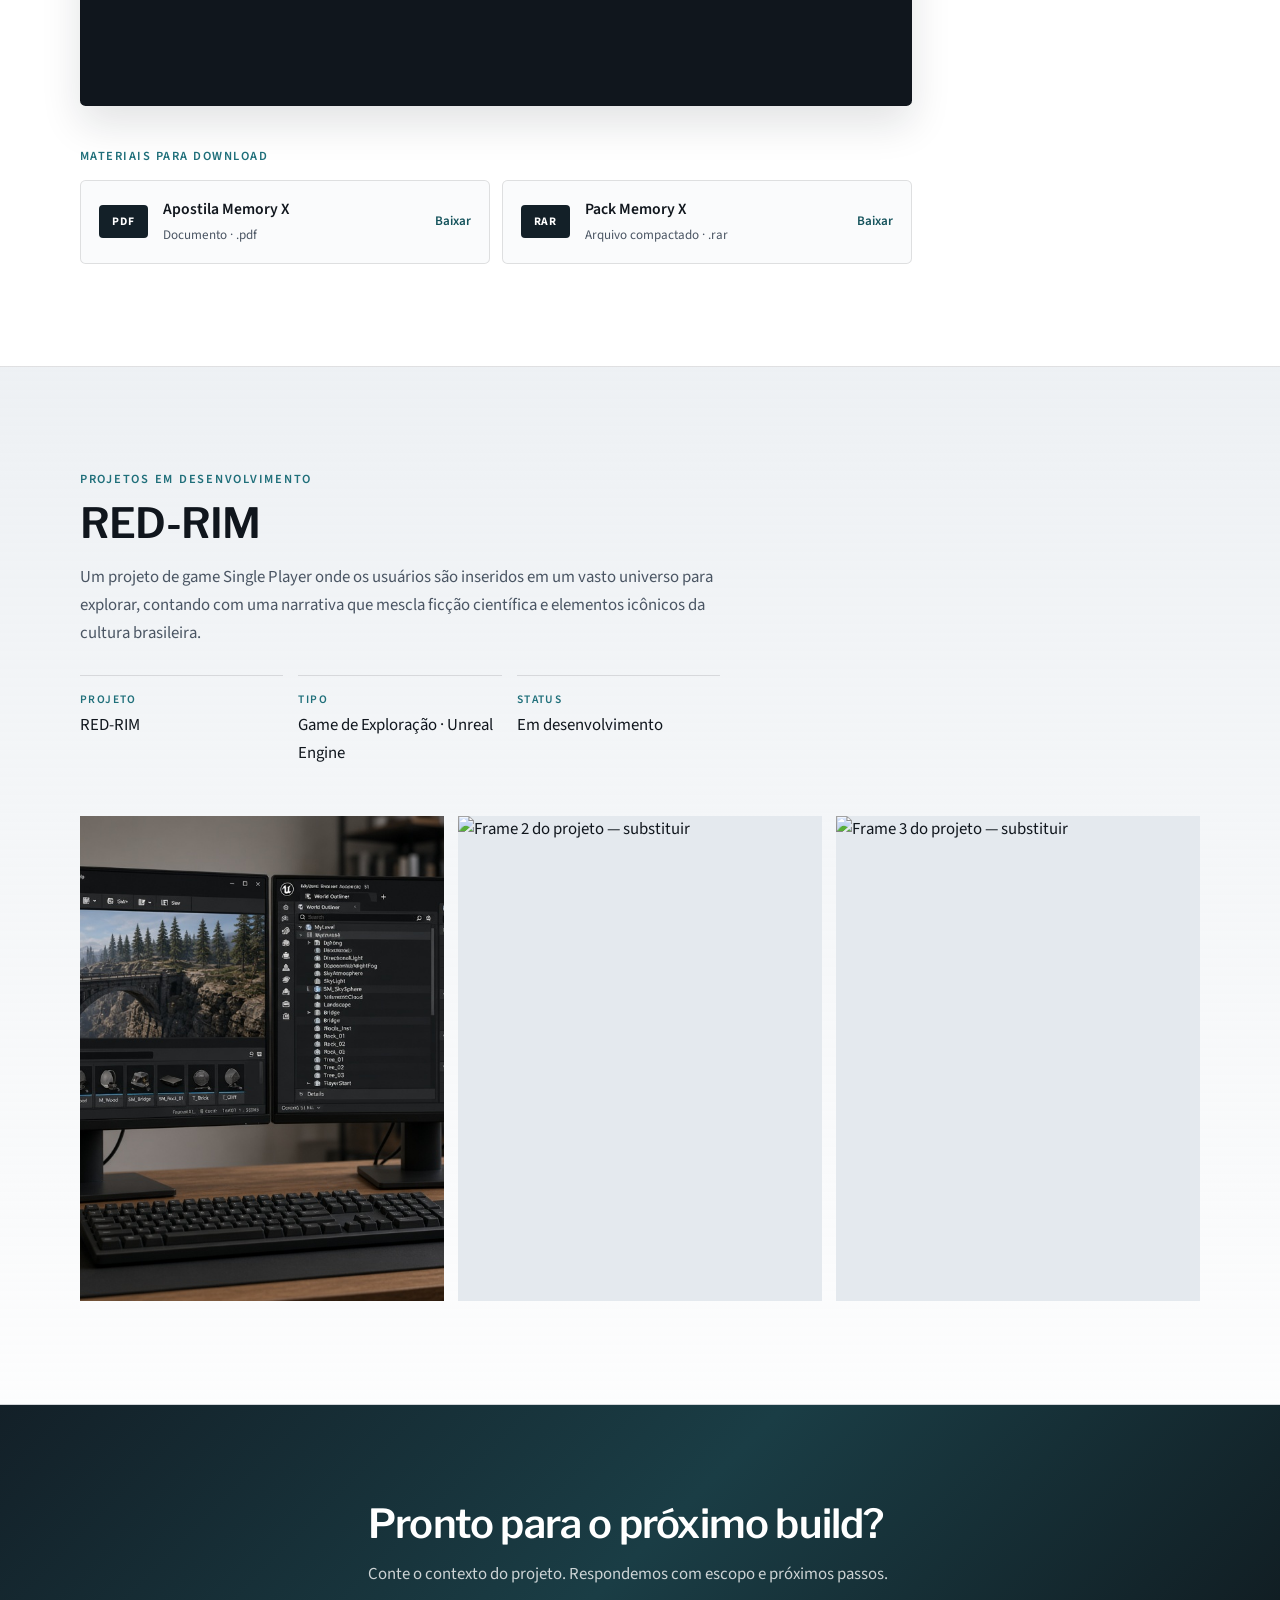
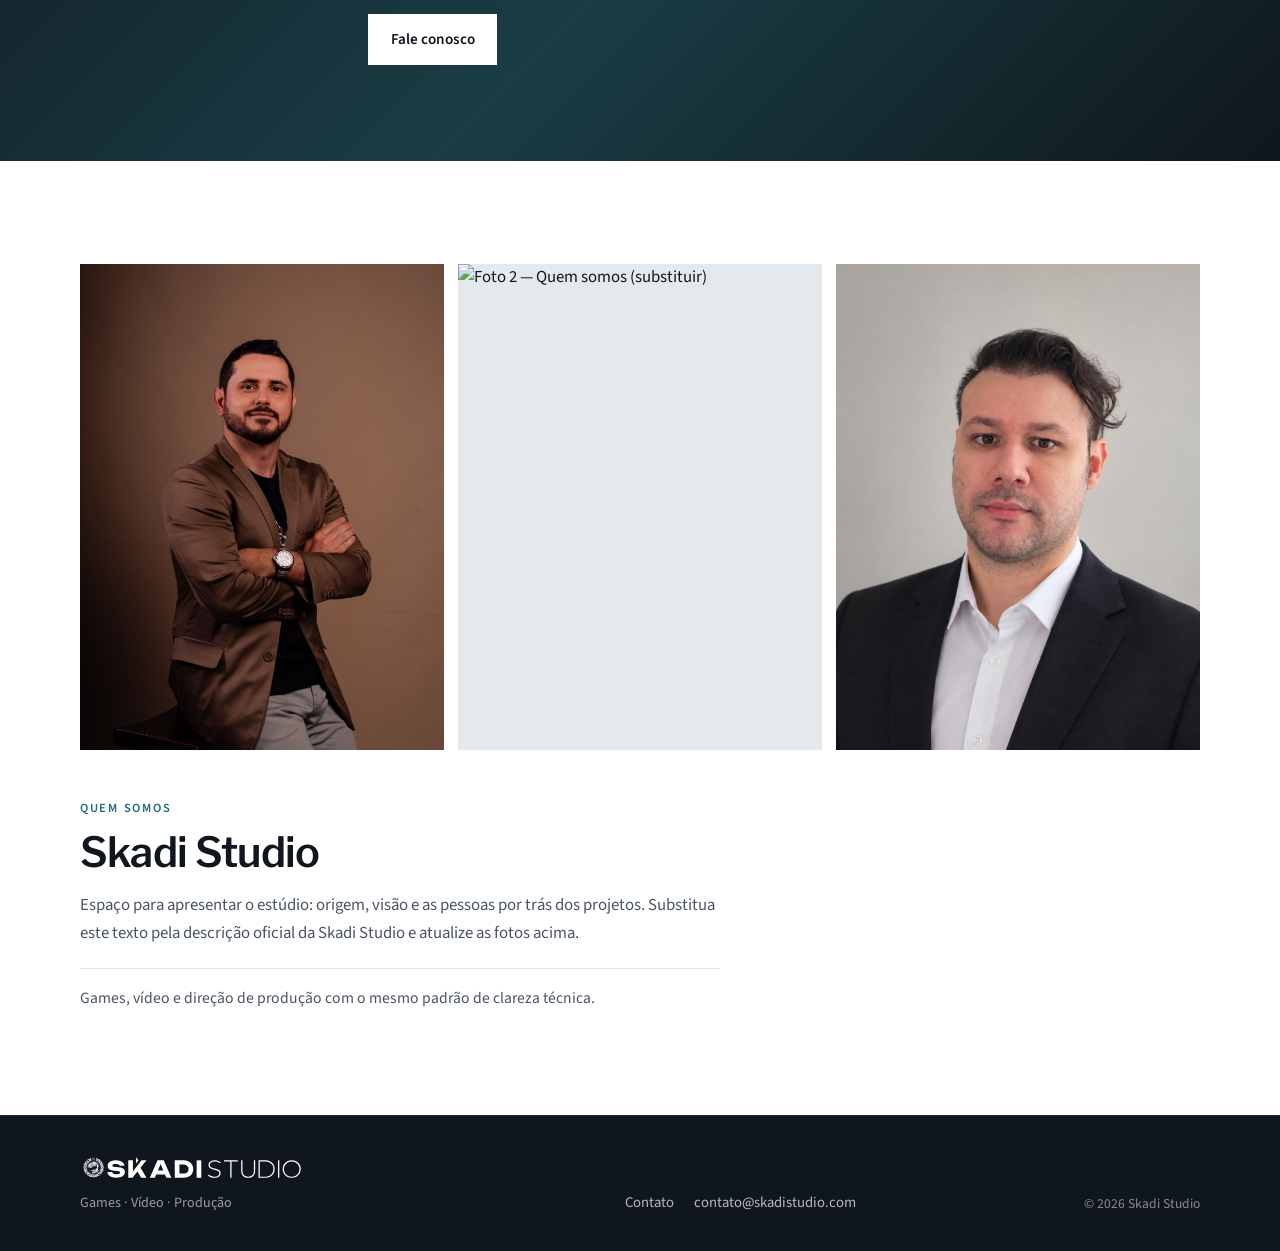
==== commit 4f4e0cd9: "Replace Quem somos photo 3 with Gabriel portrait" ====
--- a/index.html
+++ b/index.html
@@ -335,8 +335,8 @@
           </figure>
           <figure class="about-photo">
             <img
-              src="https://images.unsplash.com/photo-1560250097-0b93528c311a?auto=format&fit=crop&w=800&h=1100&q=80"
-              alt="Foto 3 — Quem somos (substituir)"
+              src="assets/quem-somos-foto-3.jpg?v=1"
+              alt="Foto 3 — Quem somos"
               width="800"
               height="1100"
               loading="lazy"
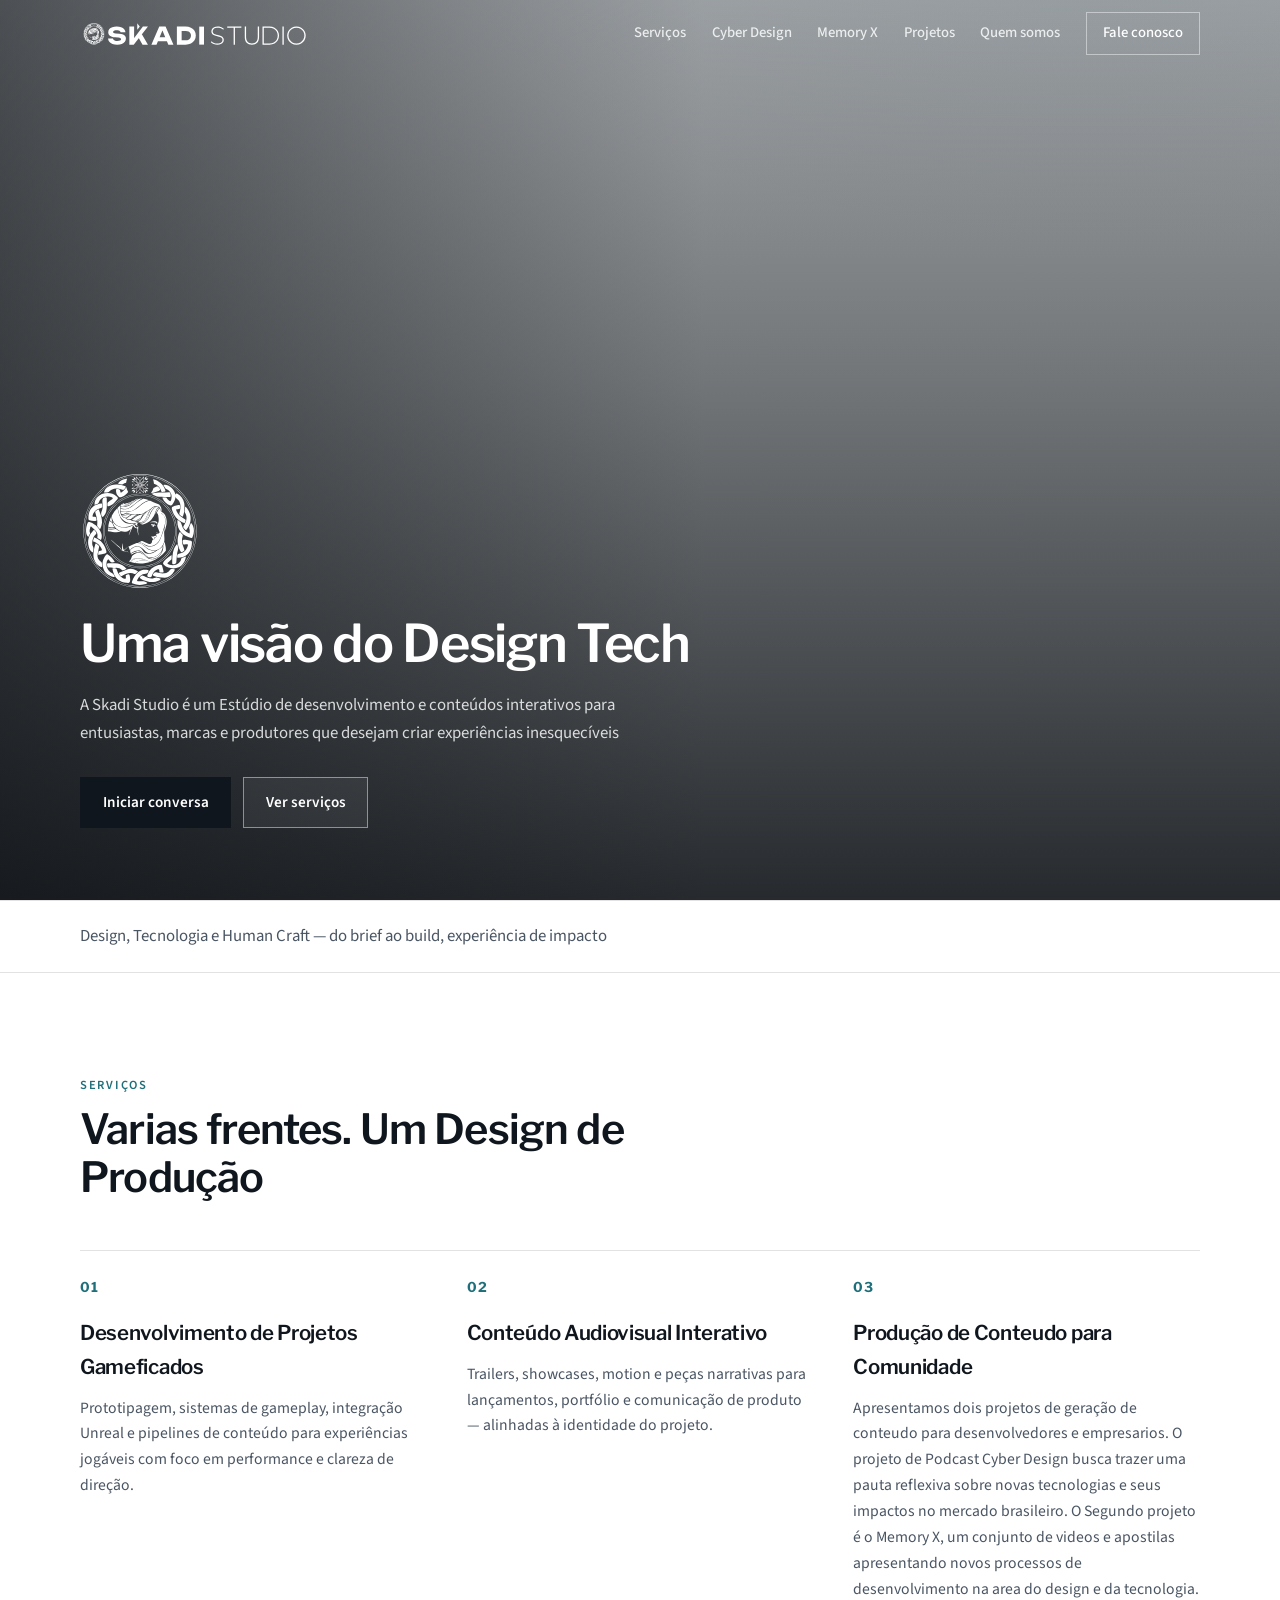
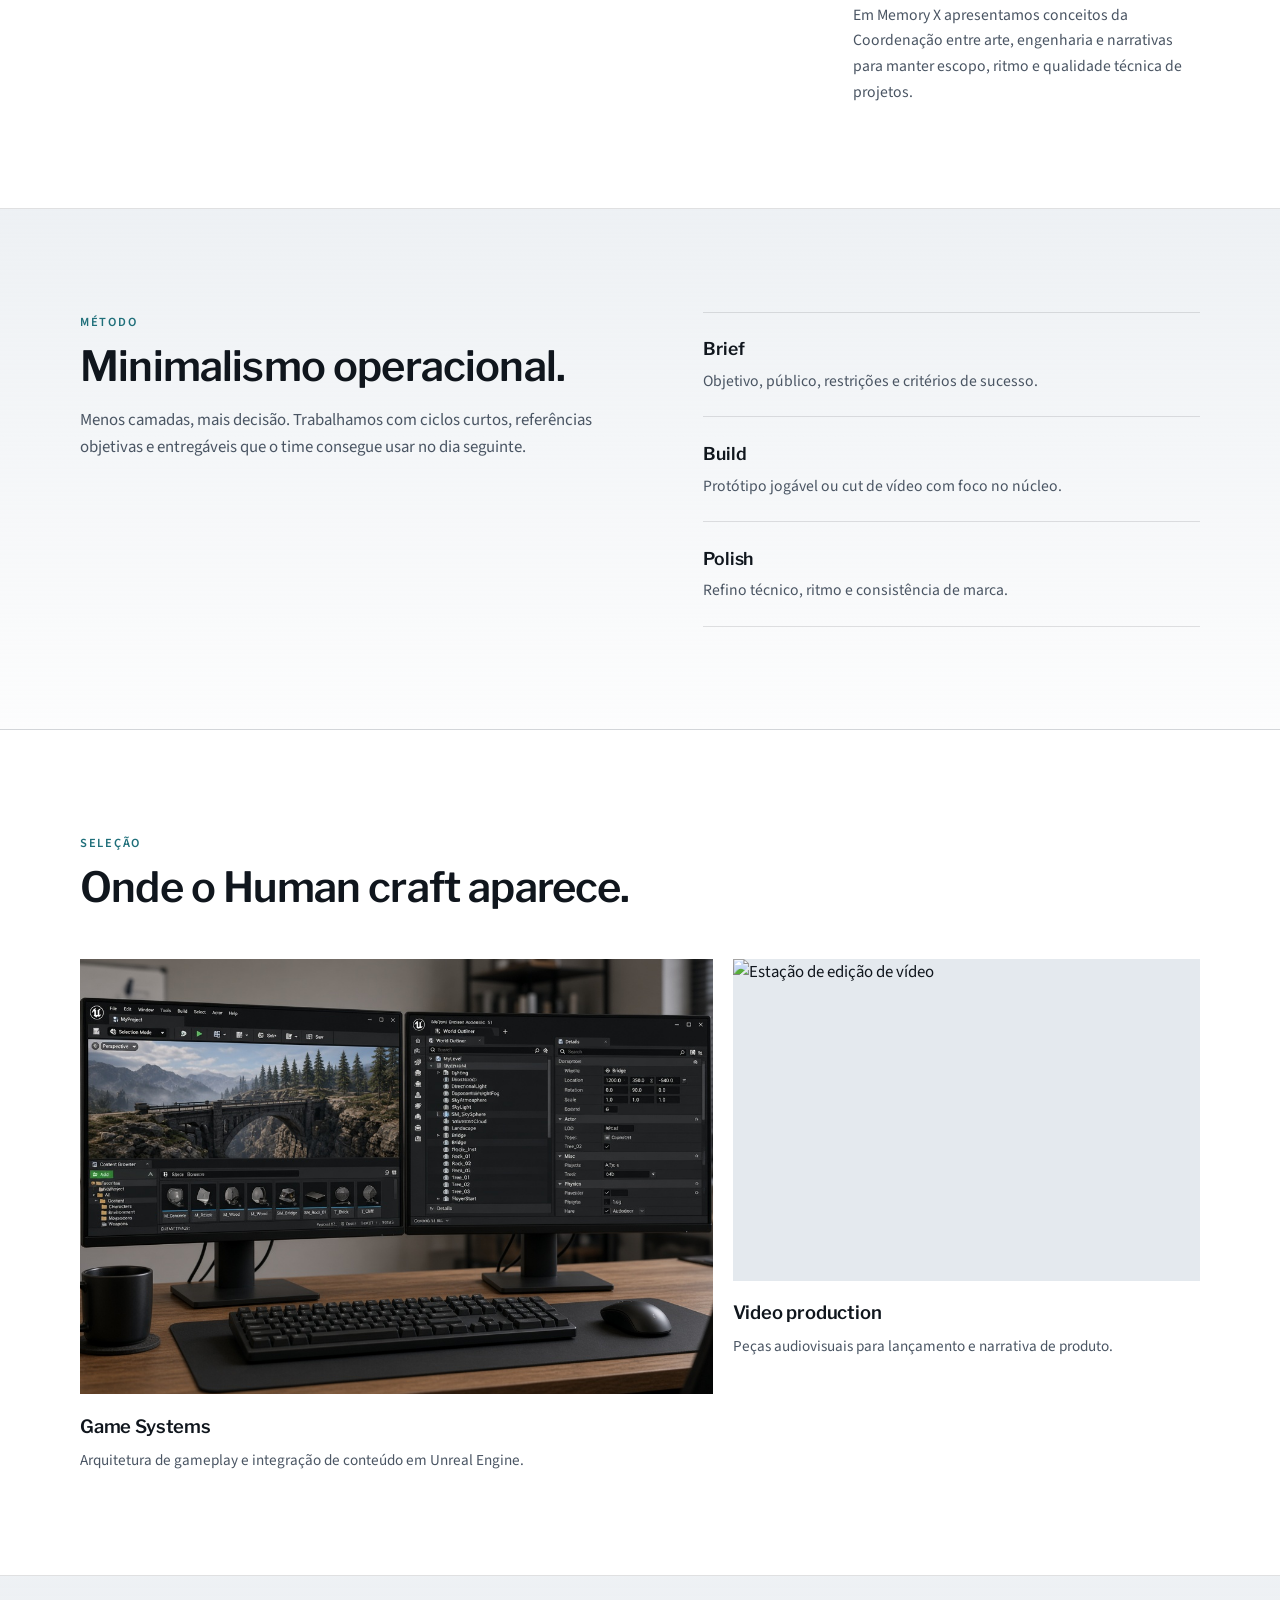
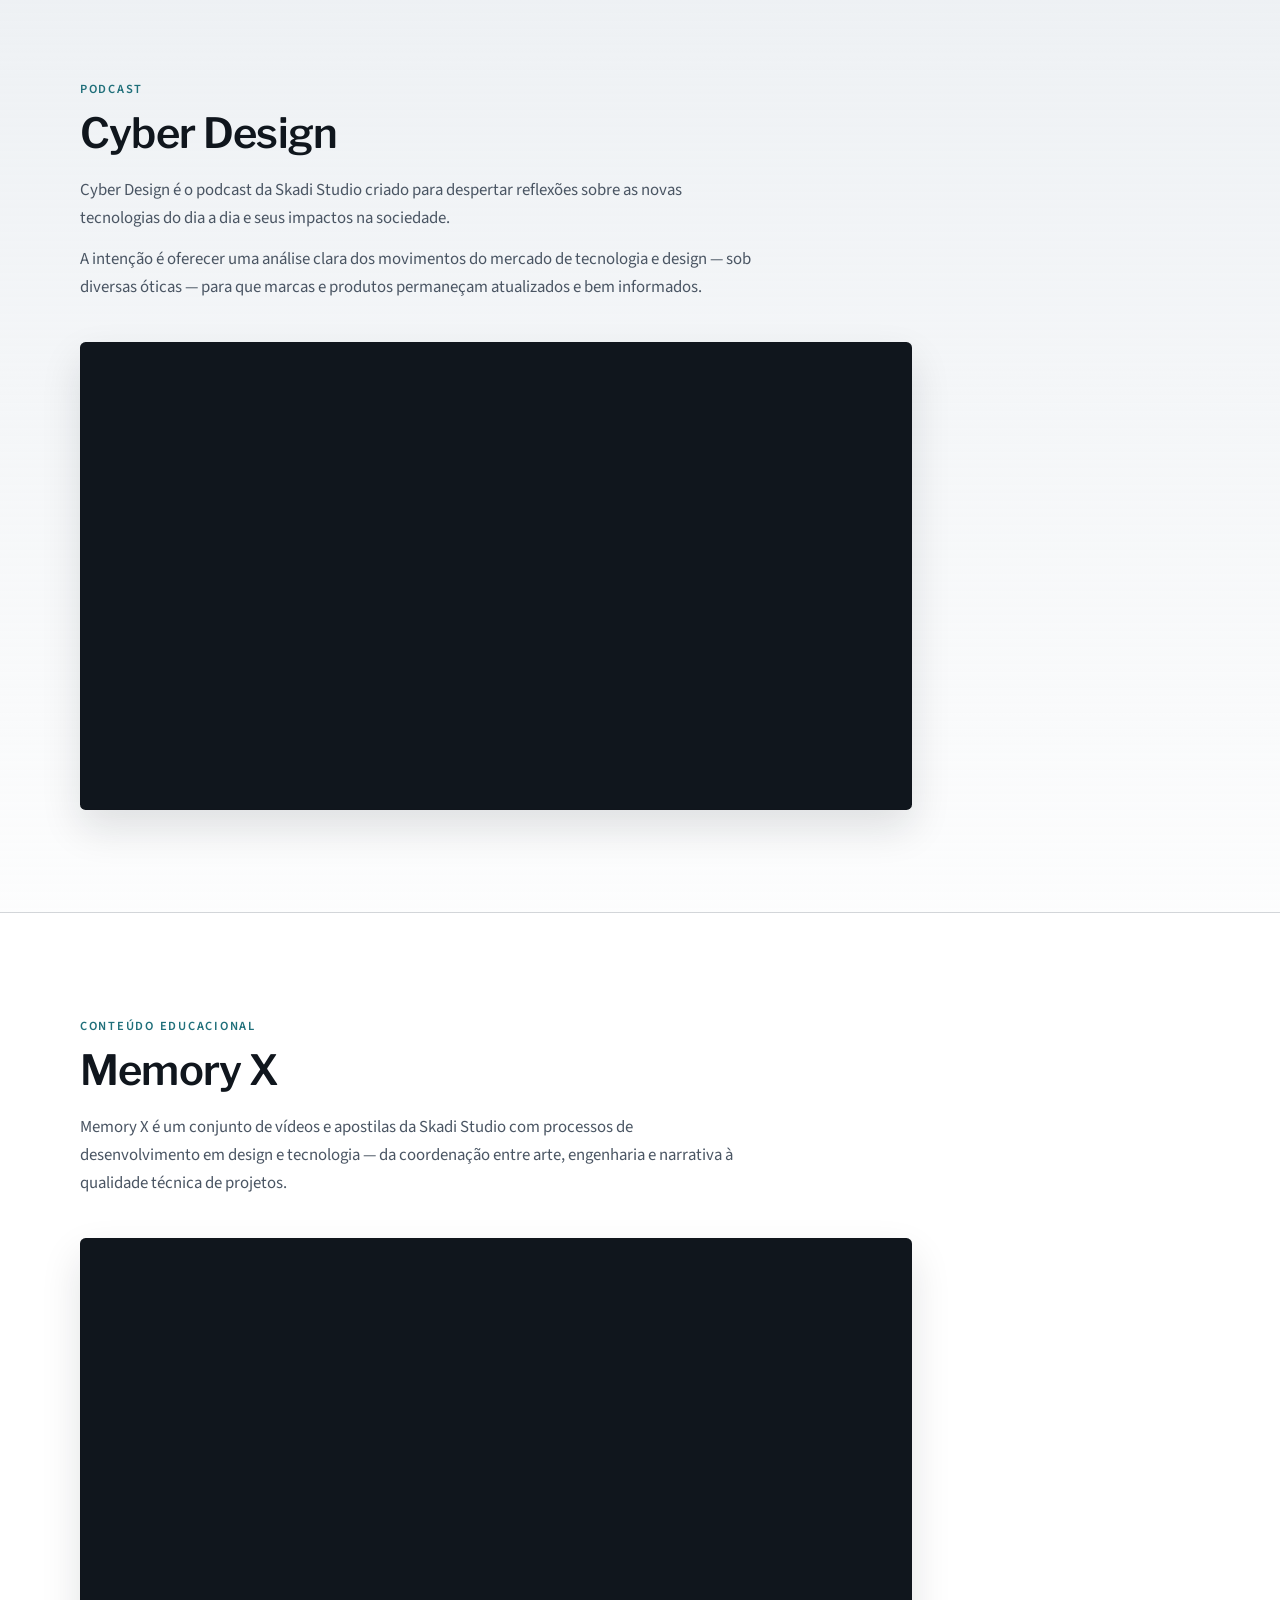
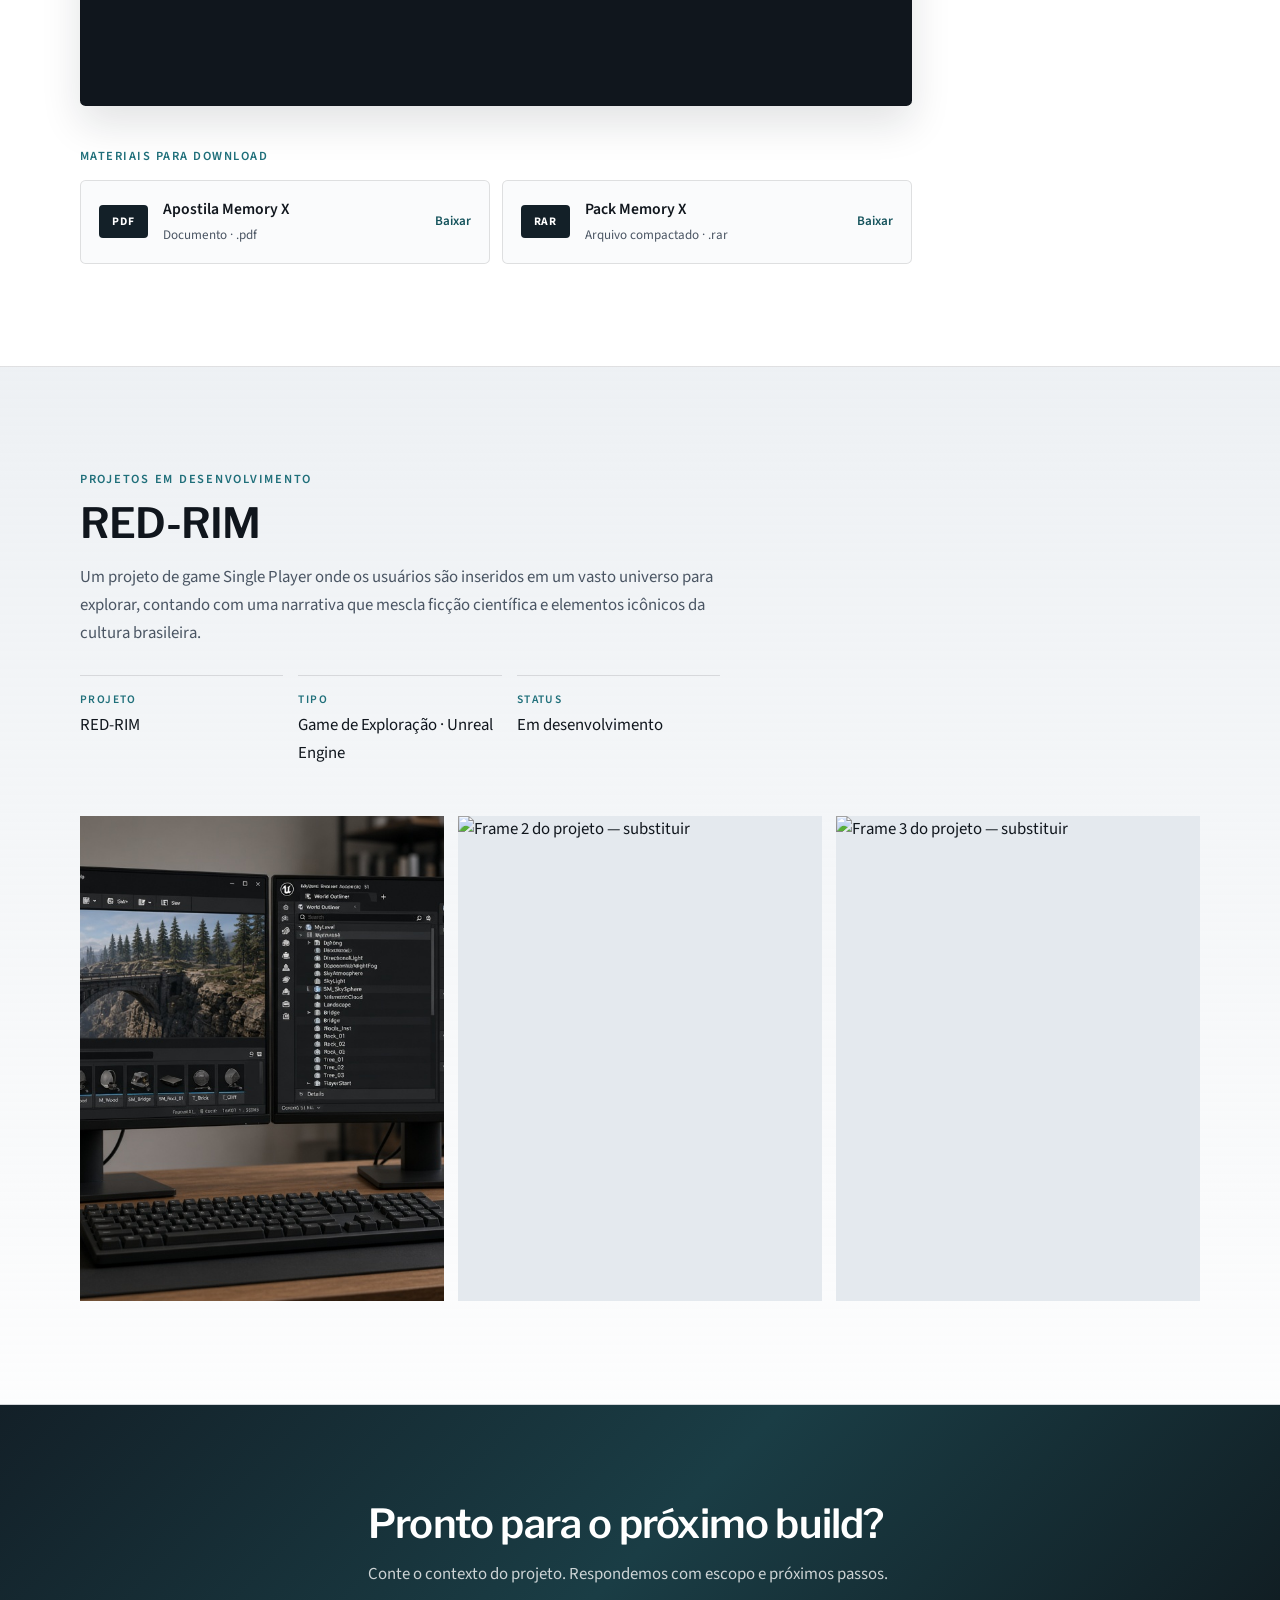
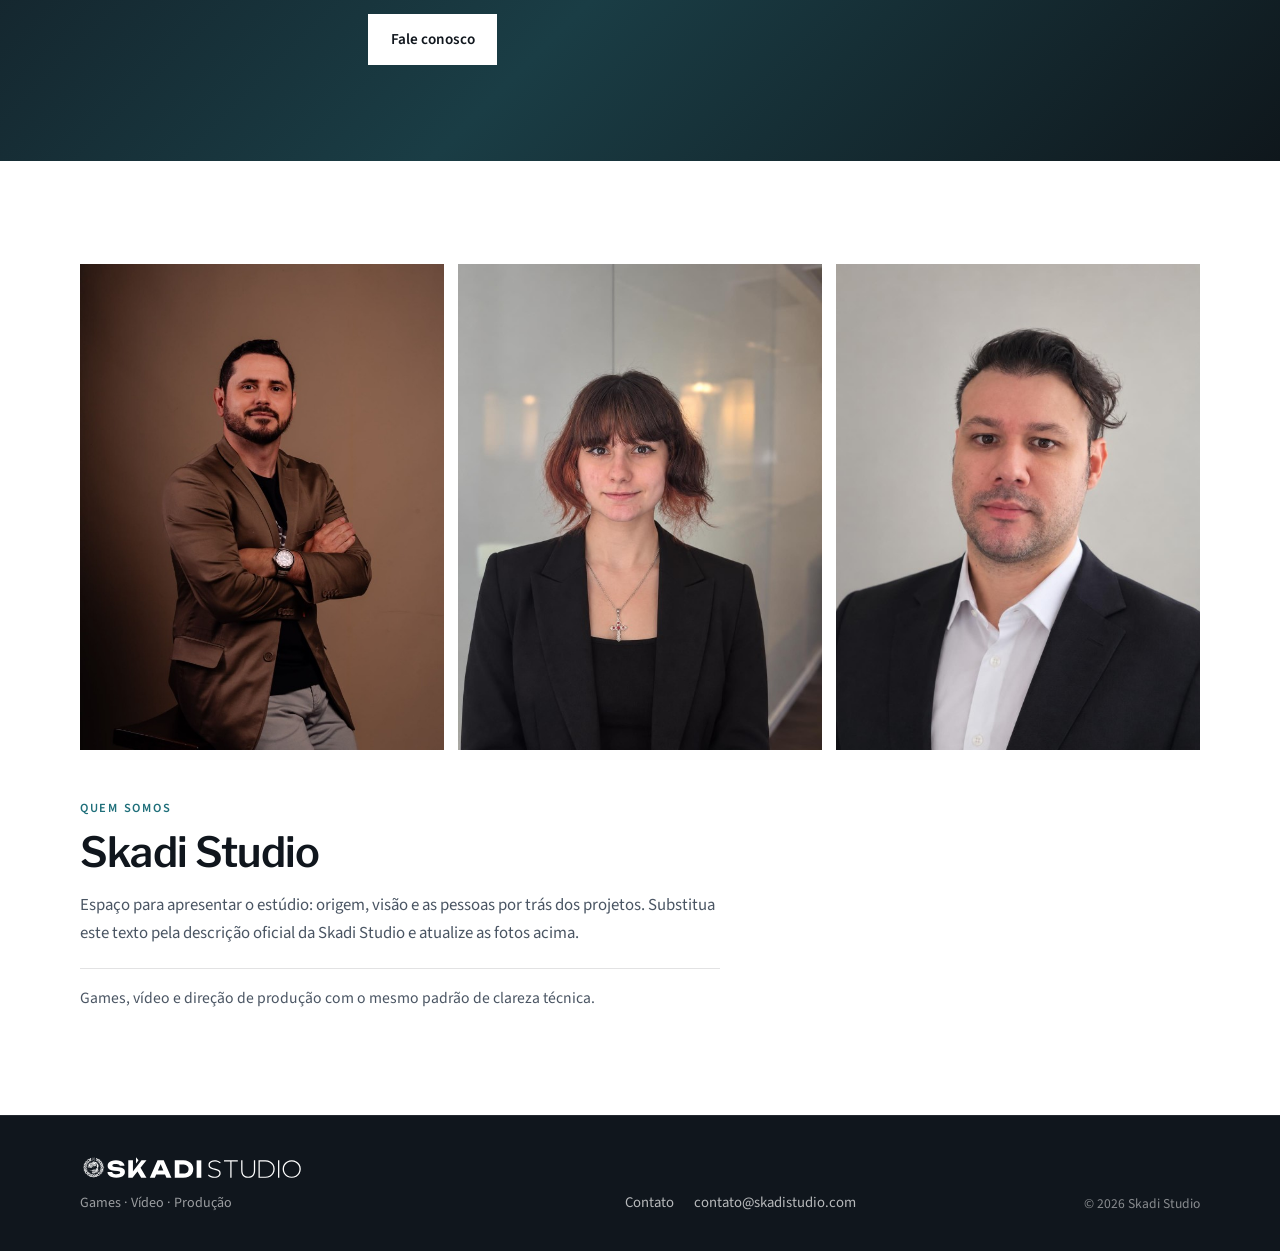
==== commit ceeb2d1b: "Replace Quem somos photo 2 with Sthe portrait" ====
--- a/index.html
+++ b/index.html
@@ -326,8 +326,8 @@
           </figure>
           <figure class="about-photo">
             <img
-              src="https://images.unsplash.com/photo-1573496359142-b8d87734a5a2?auto=format&fit=crop&w=800&h=1100&q=80"
-              alt="Foto 2 — Quem somos (substituir)"
+              src="assets/quem-somos-foto-2.jpg?v=1"
+              alt="Foto 2 — Quem somos"
               width="800"
               height="1100"
               loading="lazy"
